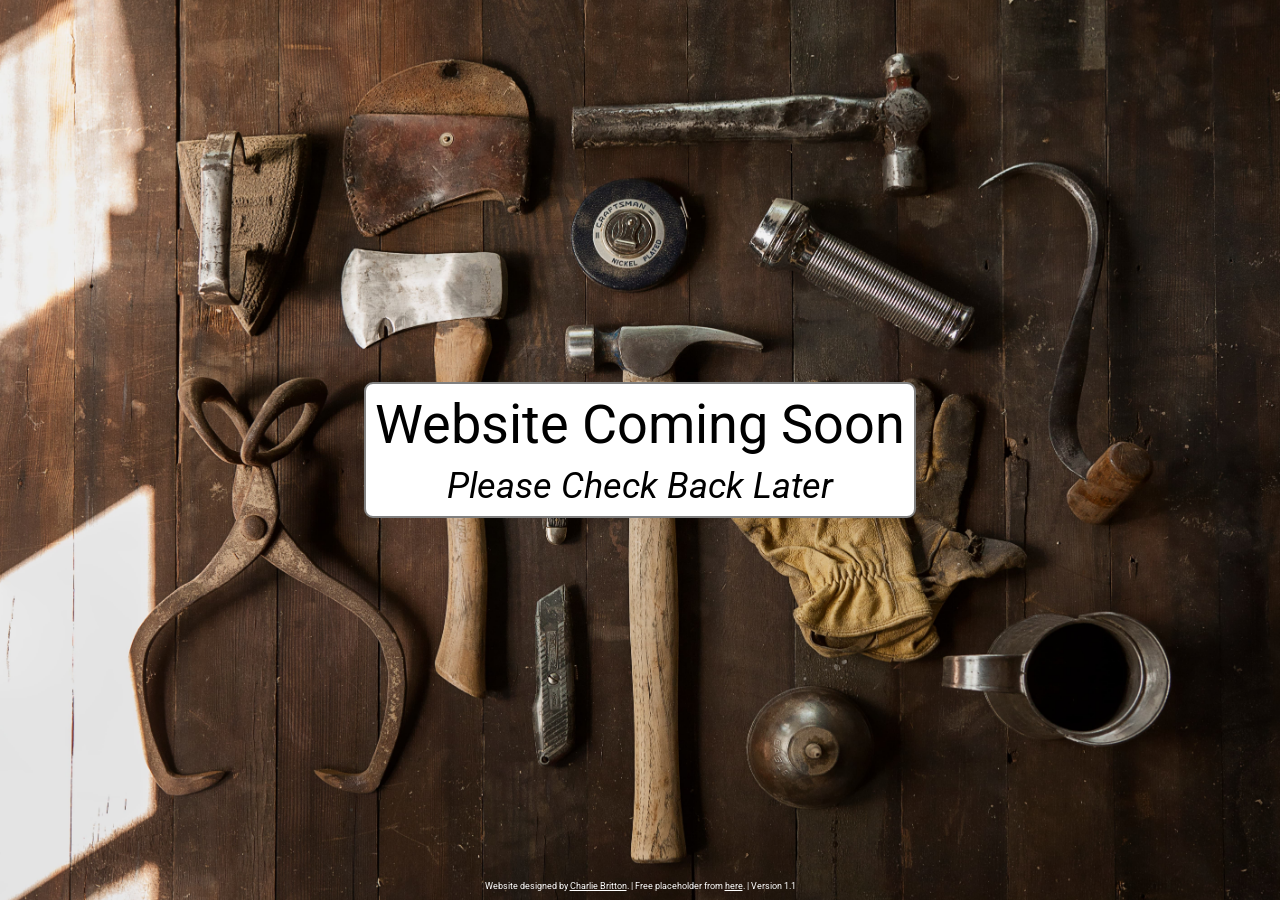
==== index.html @ a4518dc6 "Add files via upload" ====
<!DOCTYPE html>
<html>
<link rel="stylesheet" type="text/css" href="main.css">
<link href="https://fonts.googleapis.com/css?family=Roboto:400,400i" rel="stylesheet">
<meta name="viewport" content="width=device-width, initial-scale=1">
  <head>
    <title>Website Coming Soon</title>
  </head>

  <body>
    <div class="viewport">
      <div class="text-box">
        <p class="title">Website Coming Soon</p>
        <p class="subtitle"><i>Please Check Back Later</i></p>
      </div>
      <!-- Start here -->
      <p class="footer">Website designed by <a href="http://github.com/charliebritton">Charlie Britton</a>. | Free placeholder from <a href="http://github.com/charliebritton/website-placeholder">here</a>. | Version 1.1</p>
      <!-- End here -->
    </div>
  </body>
</html>
---- main.css ----
body {
  margin: 0;
  background-image: url(background-image.jpg);
  background-size: cover;
  background-position: center;
}

p {
    display: block;
    -webkit-margin-before: 0em;
    -webkit-margin-after: 0em;
    -webkit-margin-start: 0px;
    -webkit-margin-end: 0px;
}

a {
  color: white;
}

.viewport {
  display: flex;
  width: 100vw;
  height: 100vh;
  justify-content: center;
  align-items: center;
}

.text-box {
  height: auto;
  width: auto;
  margin: 1vh;
  background-color: white;
  border-radius: 1vh;
  justify-content: center;
  align-items: center;
  border: 0.25vh solid #808080;
}

.title {
  font-size: 6vh;
  text-align: center;
  font-family: 'Roboto', sans-serif;
  padding: 1vh;
}

.subtitle {
  font-size: 4vh;
  text-align: center;
  font-family: 'Roboto', sans-serif;
  padding: 0 1vh 1vh 1vh;
}

.footer {
  font-size: 1vh;
  text-align: center;
  font-family: 'Roboto', sans-serif;
  padding: 0 1vh 1vh 1vh;
  color: white;
  position: absolute;
  bottom: 0;
}
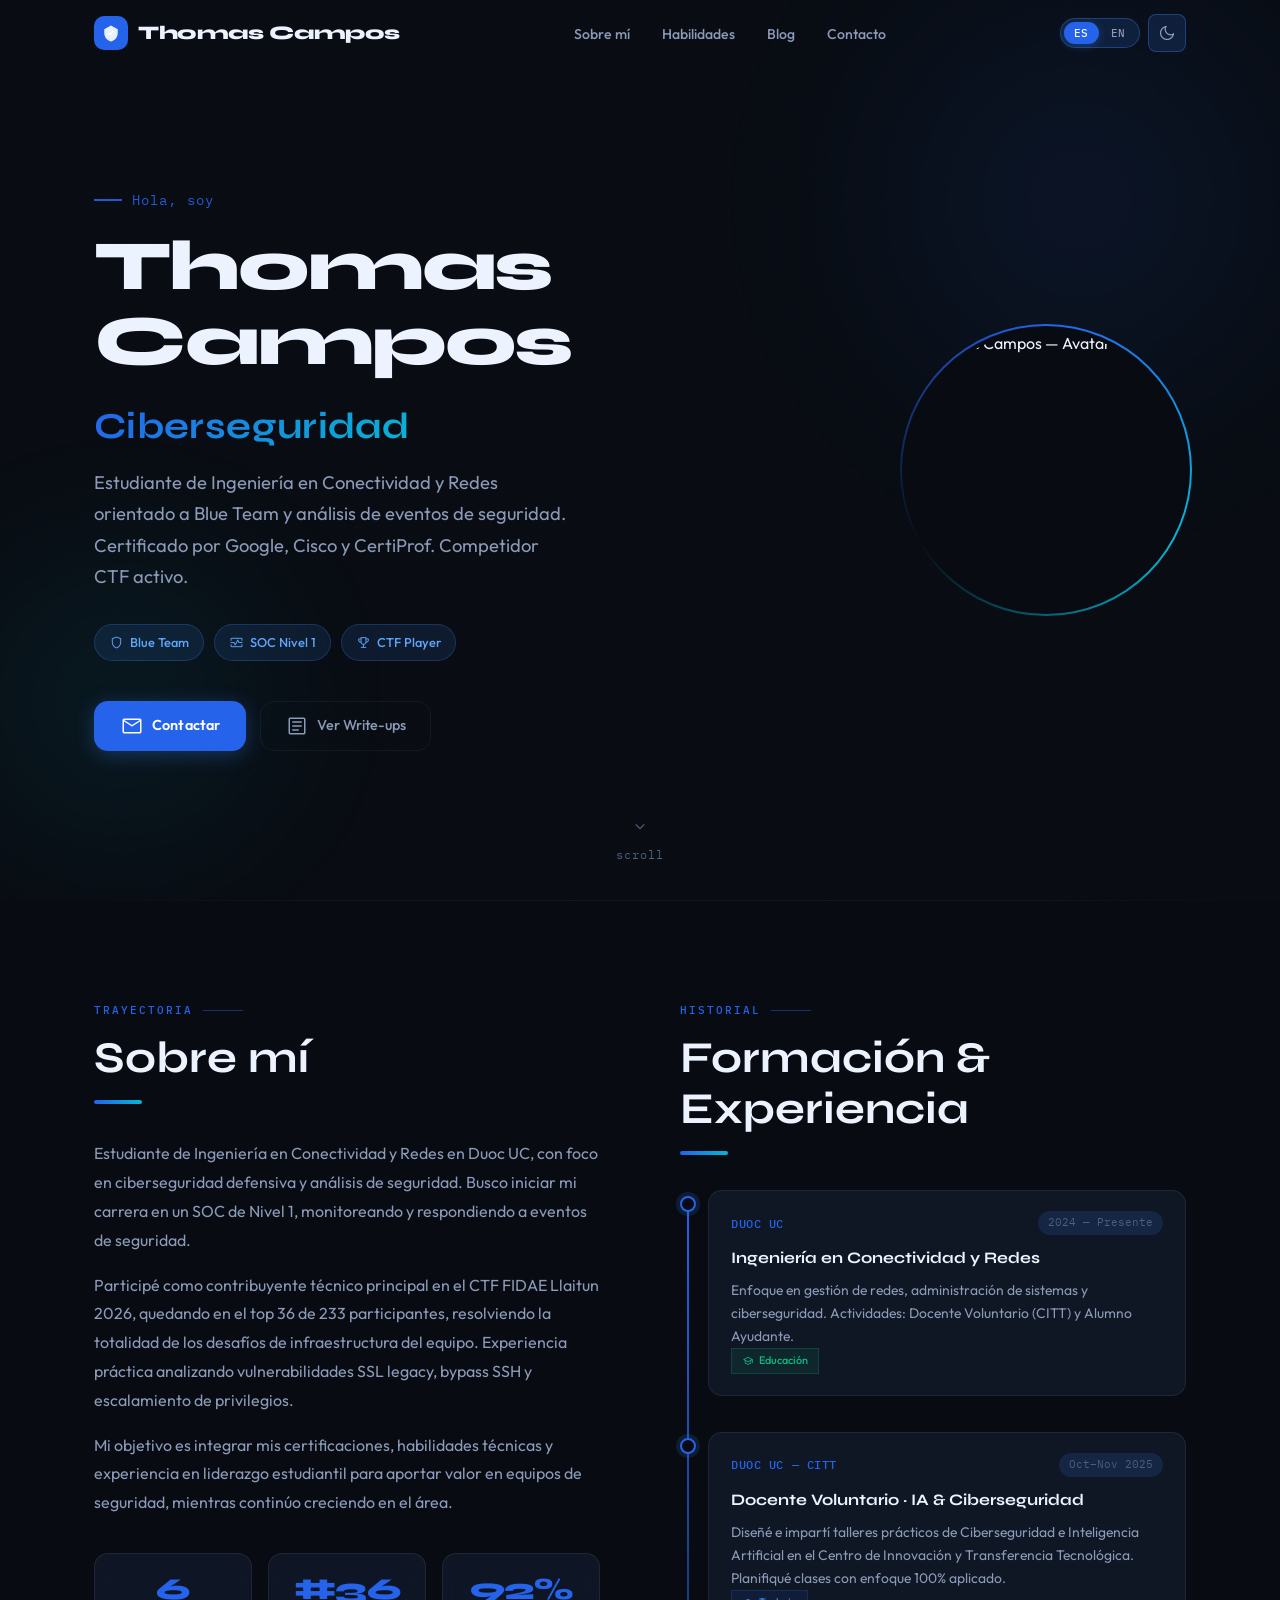
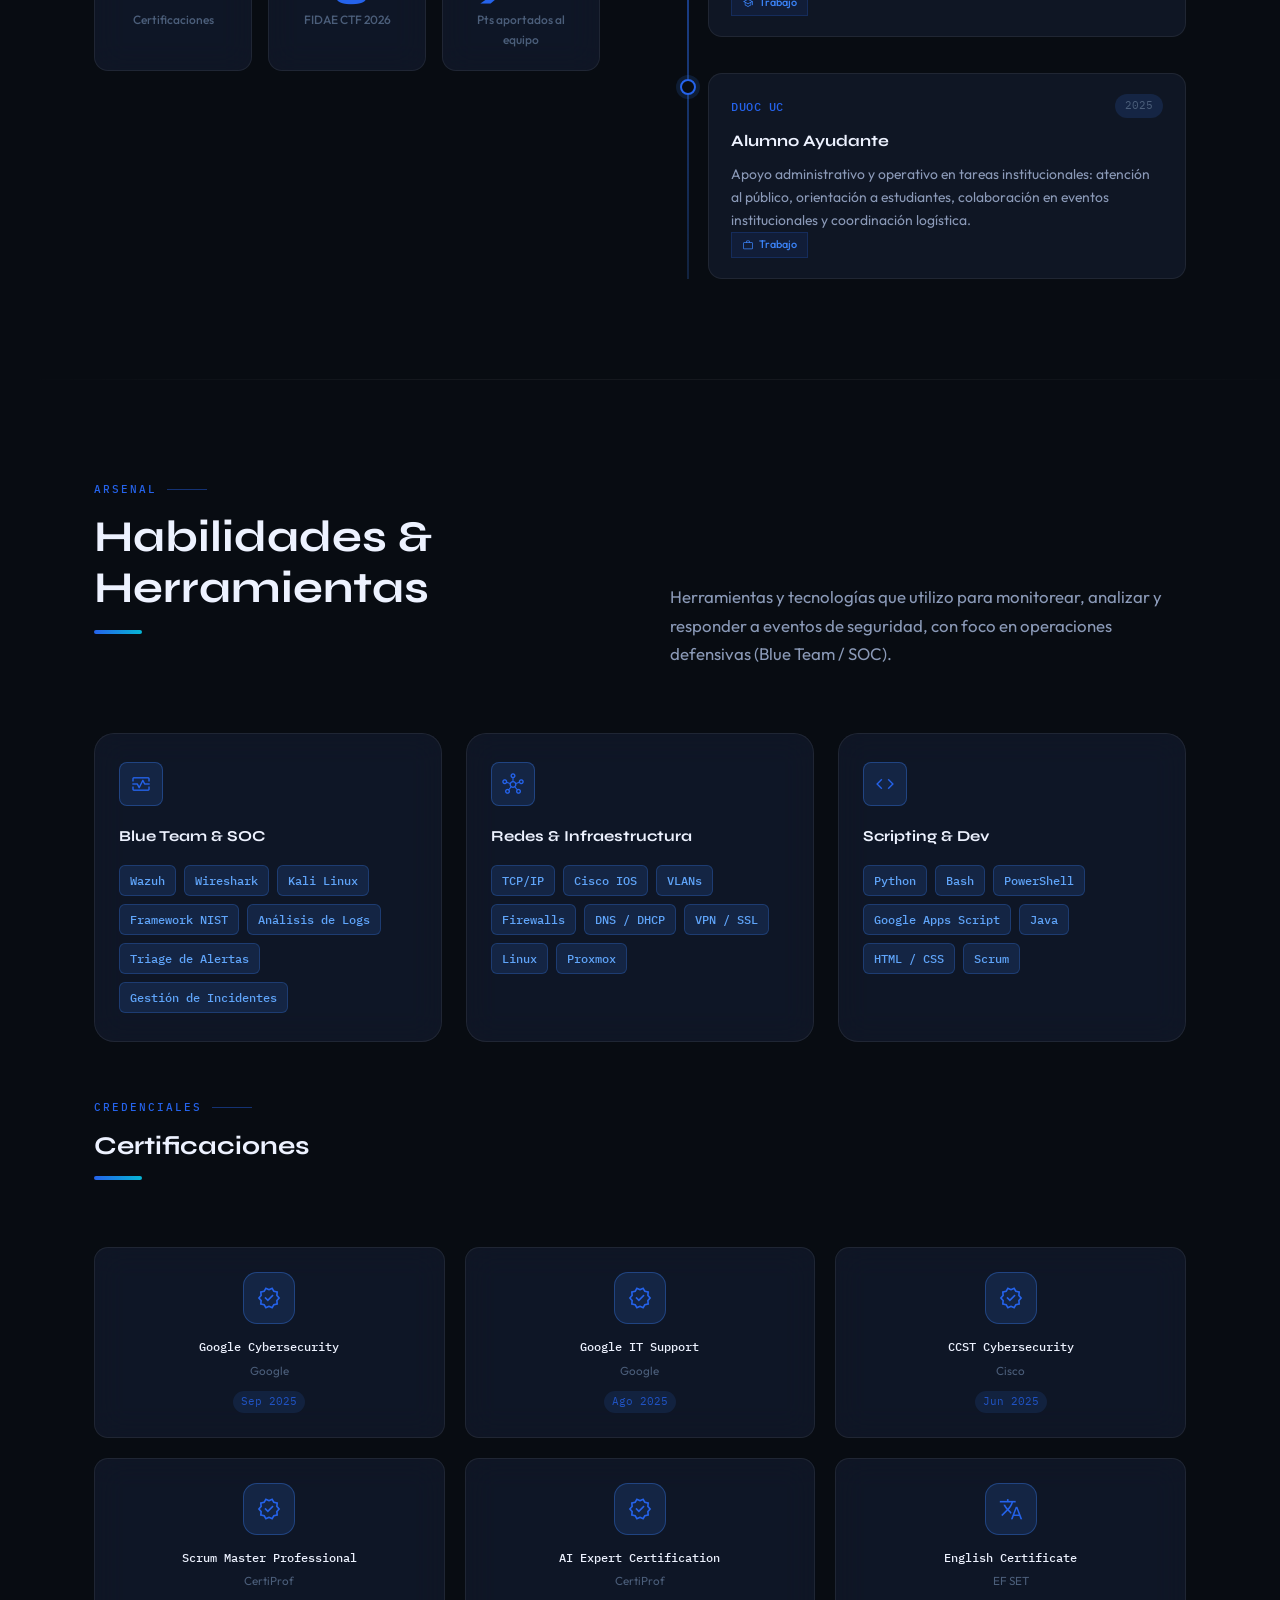
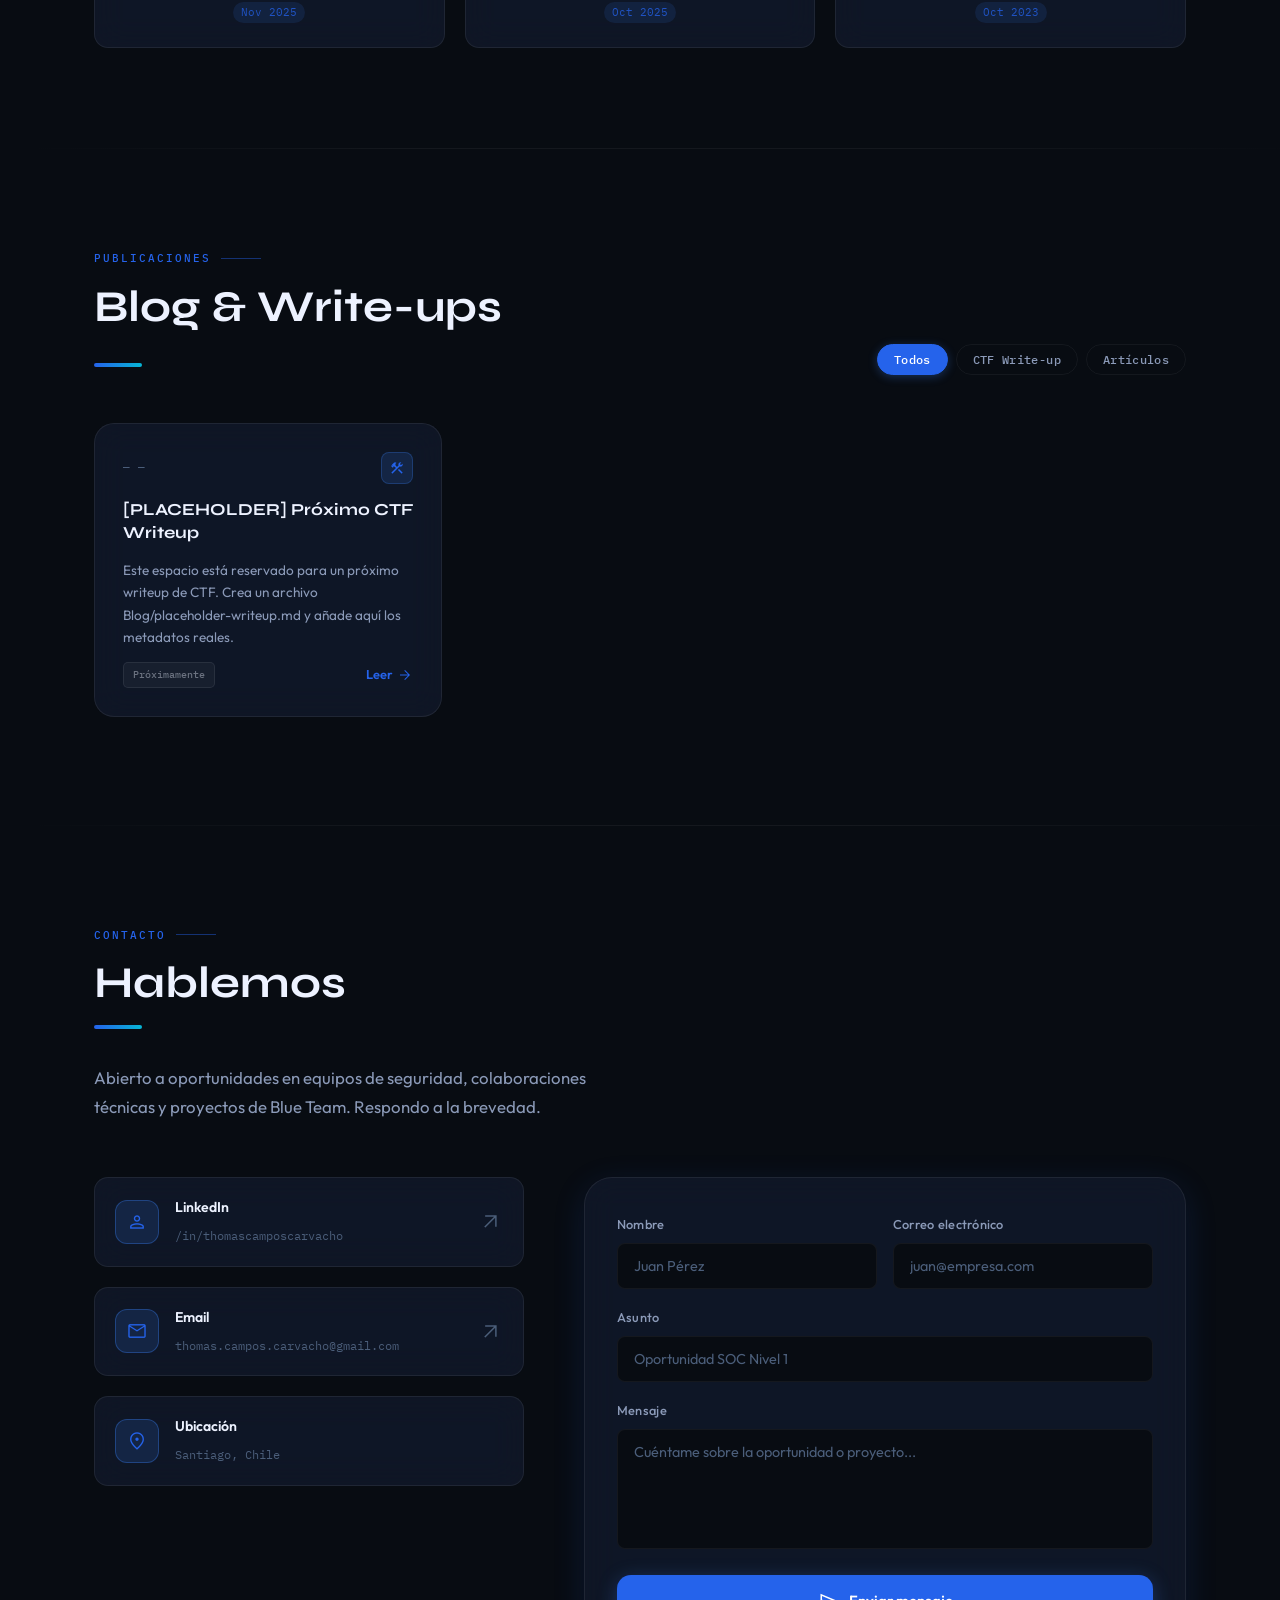
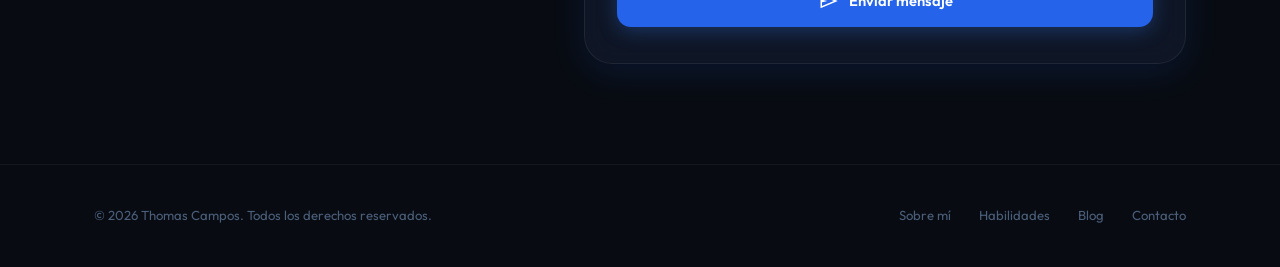
==== commit 0a8667ff: "Add files via upload" ====
--- a/index.html
+++ b/index.html
@@ -1,21 +1,533 @@
 <!DOCTYPE html>
-<html>
-<link rel="stylesheet" type="text/css" href="main.css">
-<link href="https://fonts.googleapis.com/css?family=Roboto:400,400i" rel="stylesheet">
-<meta name="viewport" content="width=device-width, initial-scale=1">
-  <head>
-    <title>Website Coming Soon</title>
-  </head>
-
-  <body>
-    <div class="viewport">
-      <div class="text-box">
-        <p class="title">Website Coming Soon</p>
-        <p class="subtitle"><i>Please Check Back Later</i></p>
-      </div>
-      <!-- Start here -->
-      <p class="footer">Website designed by <a href="http://github.com/charliebritton">Charlie Britton</a>. | Free placeholder from <a href="http://github.com/charliebritton/website-placeholder">here</a>. | Version 1.1</p>
-      <!-- End here -->
+<html lang="es" data-theme="dark">
+<head>
+  <meta charset="UTF-8" />
+  <meta name="viewport" content="width=device-width, initial-scale=1.0" />
+  <title>Thomas Campos</title>
+  
+  <link rel="icon" type="image/png" href="Media/avatar.png" />
+  
+  <link rel="preconnect" href="https://fonts.googleapis.com" />
+  <link rel="preconnect" href="https://fonts.gstatic.com" crossorigin />
+  <link href="https://fonts.googleapis.com/css2?family=Syne:wght@400;500;600;700;800&family=Outfit:wght@300;400;500;600&family=IBM+Plex+Mono:wght@400;500&display=swap" rel="stylesheet" />
+  <link href="https://fonts.googleapis.com/css2?family=Material+Symbols+Outlined:opsz,wght,FILL,GRAD@20..48,100..700,0..1,-50..200" rel="stylesheet" />
+  <link rel="stylesheet" href="style.css" />
+</head>
+
+<body>
+  <!-- =========================================================
+       HEADER / NAV
+  ========================================================= -->
+  <header id="header">
+    <div class="container">
+      <nav class="nav-inner">
+        <a href="#hero" class="nav-logo">
+          <div class="logo-mark">
+            <svg viewBox="0 0 24 24" fill="none" xmlns="http://www.w3.org/2000/svg">
+              <path d="M12 2L3 7v5c0 5.25 3.75 10.15 9 11.35C17.25 22.15 21 17.25 21 12V7L12 2z" fill="white" opacity="0.9"/>
+              <path d="M9 12l2 2 4-4" stroke="white" stroke-width="1.8" stroke-linecap="round" stroke-linejoin="round"/>
+            </svg>
+          </div>
+          Thomas Campos
+        </a>
+
+        <ul class="nav-links">
+          <li><a href="#about"   data-i18n="nav.about">Sobre mí</a></li>
+          <li><a href="#skills"  data-i18n="nav.skills">Habilidades</a></li>
+          <li><a href="#blog"    data-i18n="nav.blog">Blog</a></li>
+          <li><a href="#contact" data-i18n="nav.contact">Contacto</a></li>
+        </ul>
+
+        <div class="nav-actions">
+          <div class="lang-toggle" role="group" aria-label="Selector de idioma">
+            <button class="lang-btn active" data-lang="es" onclick="setLanguage('es')">ES</button>
+            <button class="lang-btn"        data-lang="en" onclick="setLanguage('en')">EN</button>
+          </div>
+          <button class="icon-btn" id="themeToggle" aria-label="Toggle theme" onclick="toggleTheme()">
+            <span class="material-symbols-outlined" id="themeIcon">dark_mode</span>
+          </button>
+          <button class="icon-btn nav-hamburger" id="mobileMenuBtn" aria-label="Open menu" onclick="openMobileNav()">
+            <span class="material-symbols-outlined">menu</span>
+          </button>
+        </div>
+      </nav>
     </div>
-  </body>
+  </header>
+
+  <nav class="mobile-nav" id="mobileNav">
+    <button class="icon-btn mobile-nav-close" onclick="closeMobileNav()">
+      <span class="material-symbols-outlined">close</span>
+    </button>
+    <a href="#about"   onclick="closeMobileNav()" data-i18n="nav.about">Sobre mí</a>
+    <a href="#skills"  onclick="closeMobileNav()" data-i18n="nav.skills">Habilidades</a>
+    <a href="#blog"    onclick="closeMobileNav()" data-i18n="nav.blog">Blog</a>
+    <a href="#contact" onclick="closeMobileNav()" data-i18n="nav.contact">Contacto</a>
+  </nav>
+
+  <!-- =========================================================
+       ARTICLE MODAL
+  ========================================================= -->
+  <div id="articleModal" class="modal-overlay" onclick="handleModalClick(event)">
+    <div class="modal-inner">
+      <button class="modal-close icon-btn" onclick="closeArticle()" aria-label="Cerrar">
+        <span class="material-symbols-outlined">close</span>
+      </button>
+      <div class="modal-meta">
+        <span class="blog-date" id="modalDate"></span>
+        <div id="modalTags" class="blog-tags"></div>
+      </div>
+      <h1 class="modal-title" id="modalTitle"></h1>
+      <div class="modal-content" id="modalContent"></div>
+    </div>
+  </div>
+
+  <main>
+    <!-- =========================================================
+         HERO
+    ========================================================= -->
+    <section id="hero">
+      <div class="hero-blob hero-blob-1"></div>
+      <div class="hero-blob hero-blob-2"></div>
+
+      <div class="container">
+        <div class="hero-inner">
+          <div class="hero-content">
+            <p class="hero-greeting" data-i18n="hero.greeting">Hola, soy</p>
+
+            <h1 class="hero-title">
+              <span data-i18n="hero.name">Thomas Campos</span><br>
+              <span class="accent-text hero-subtitle-role" data-i18n="hero.title">Ciberseguridad</span>
+            </h1>
+
+            <p class="hero-subtitle" data-i18n="hero.subtitle">
+              Estudiante de Ingeniería en Conectividad y Redes orientado a Blue Team y análisis de eventos de seguridad. Certificado por Google, Cisco y CertiProf. Competidor CTF activo.
+            </p>
+
+            <div class="hero-badges">
+              <span class="badge">
+                <span class="material-symbols-outlined">shield</span>
+                <span data-i18n="hero.badge1">Blue Team</span>
+              </span>
+              <span class="badge">
+                <span class="material-symbols-outlined">monitor_heart</span>
+                <span data-i18n="hero.badge2">SOC Nivel 1</span>
+              </span>
+              <span class="badge">
+                <span class="material-symbols-outlined">emoji_events</span>
+                CTF Player
+              </span>
+            </div>
+
+            <div class="hero-cta">
+              <a href="#contact" class="btn-primary">
+                <span class="material-symbols-outlined">mail</span>
+                <span data-i18n="hero.cta.contact">Contactar</span>
+              </a>
+              <a href="#blog" class="btn-secondary">
+                <span class="material-symbols-outlined">article</span>
+                <span data-i18n="hero.cta.blog">Ver Write-ups</span>
+              </a>
+            </div>
+          </div>
+
+          <div class="hero-avatar">
+            <div class="avatar-ring">
+              <div class="avatar-ring-inner" style="position:absolute;inset:0;border-radius:50%;z-index:1;background:var(--bg-base);"></div>
+              <div class="avatar-img-wrap">
+                <img
+                  src="Media/avatar.png"
+                  alt="Thomas Campos — Avatar"
+                  width="280"
+                  height="280"
+                  style="border-radius:50%;"
+                />
+              </div>
+            </div>
+          </div>
+        </div>
+      </div>
+
+      <div class="hero-scroll">
+        <span class="material-symbols-outlined">keyboard_arrow_down</span>
+        <span data-i18n="hero.scroll">scroll</span>
+      </div>
+    </section>
+
+    <div class="section-divider" style="margin:0 24px;"></div>
+
+    <!-- =========================================================
+         ABOUT / TIMELINE
+    ========================================================= -->
+    <section id="about">
+      <div class="container">
+        <div class="about-grid">
+          <div>
+            <p class="section-label" data-i18n="about.label">Trayectoria</p>
+            <h2 class="section-title" data-i18n="about.title">Sobre mí</h2>
+            <div class="title-underline"></div>
+            <div class="about-text">
+              <p data-i18n="about.p1">
+                Estudiante de Ingeniería en Conectividad y Redes en Duoc UC, con foco en ciberseguridad defensiva y análisis de seguridad. Busco iniciar mi carrera en un SOC de Nivel 1, monitoreando y respondiendo a eventos de seguridad.
+              </p>
+              <p data-i18n="about.p2">
+                Participé como contribuyente técnico principal en el CTF FIDAE Llaitun 2026, quedando en el top 36 de 233 participantes (Puesto #36 general), resolviendo la totalidad de los desafíos de infraestructura del equipo. Experiencia práctica analizando vulnerabilidades SSL legacy, bypass SSH y escalamiento de privilegios.
+              </p>
+              <p data-i18n="about.p3">
+                Mi objetivo es integrar mis certificaciones, habilidades técnicas y experiencia en liderazgo estudiantil para aportar valor en equipos de seguridad, mientras continúo creciendo en el área.
+              </p>
+            </div>
+
+            <div class="about-stats">
+              <div class="stat-card">
+                <div class="stat-number">6</div>
+                <div class="stat-label" data-i18n="about.stat1">Certificaciones</div>
+              </div>
+              <div class="stat-card">
+                <div class="stat-number">#36</div>
+                <div class="stat-label" data-i18n="about.stat2">FIDAE CTF 2026</div>
+              </div>
+              <div class="stat-card">
+                <div class="stat-number">92%</div>
+                <div class="stat-label" data-i18n="about.stat3">Pts aportados al equipo</div>
+              </div>
+            </div>
+          </div>
+
+          <div>
+            <p class="section-label" data-i18n="timeline.label">Historial</p>
+            <h2 class="section-title" data-i18n="timeline.title">Formación & Experiencia</h2>
+            <div class="title-underline"></div>
+
+            <div class="timeline">
+              <!-- Carrera / Educación -->
+              <div class="timeline-item">
+                <div class="timeline-dot"></div>
+                <div class="timeline-card">
+                  <div class="timeline-meta">
+                    <span class="timeline-company" data-i18n="timeline.edu1.uni">Duoc UC</span>
+                    <span class="timeline-date">2024 — <span data-i18n="timeline.present">Presente</span></span>
+                  </div>
+                  <div class="timeline-role" data-i18n="timeline.edu1.degree">Ingeniería en Conectividad y Redes</div>
+                  <p class="timeline-desc" data-i18n="timeline.edu1.desc">
+                    Enfoque en gestión de redes, administración de sistemas y ciberseguridad. Actividades: Docente Voluntario (CITT) y Alumno Ayudante.
+                  </p>
+                  <span class="timeline-type-badge badge-edu">
+                    <span class="material-symbols-outlined" style="font-size:12px">school</span>
+                    <span data-i18n="timeline.type.edu">Educación</span>
+                  </span>
+                </div>
+              </div>
+
+              <!-- Docente Voluntario -->
+              <div class="timeline-item">
+                <div class="timeline-dot"></div>
+                <div class="timeline-card">
+                  <div class="timeline-meta">
+                    <span class="timeline-company">Duoc UC — CITT</span>
+                    <span class="timeline-date">Oct–Nov 2025</span>
+                  </div>
+                  <div class="timeline-role" data-i18n="timeline.job2.role">Docente Voluntario · IA & Ciberseguridad</div>
+                  <p class="timeline-desc" data-i18n="timeline.job2.desc">
+                    Diseñé e impartí talleres prácticos de Ciberseguridad e Inteligencia Artificial en el Centro de Innovación y Transferencia Tecnológica. Planifiqué clases con enfoque 100% aplicado.
+                  </p>
+                  <span class="timeline-type-badge badge-work">
+                    <span class="material-symbols-outlined" style="font-size:12px">school</span>
+                    <span data-i18n="timeline.type.work">Voluntariado</span>
+                  </span>
+                </div>
+              </div>
+
+              <!-- Alumno Ayudante -->
+              <div class="timeline-item">
+                <div class="timeline-dot"></div>
+                <div class="timeline-card">
+                  <div class="timeline-meta">
+                    <span class="timeline-company">Duoc UC</span>
+                    <span class="timeline-date">2025</span>
+                  </div>
+                  <div class="timeline-role" data-i18n="timeline.job1.role">Alumno Ayudante</div>
+                  <p class="timeline-desc" data-i18n="timeline.job1.desc">
+                    Apoyo administrativo y operativo en tareas institucionales: atención al público, orientación a estudiantes, colaboración en eventos institucionales y coordinación logística.
+                  </p>
+                  <span class="timeline-type-badge badge-work">
+                    <span class="material-symbols-outlined" style="font-size:12px">work</span>
+                    <span data-i18n="timeline.type.work">Trabajo</span>
+                  </span>
+                </div>
+              </div>
+            </div>
+          </div>
+        </div>
+      </div>
+    </section>
+
+    <div class="section-divider" style="margin:0 24px;"></div>
+
+    <!-- =========================================================
+         SKILLS
+    ========================================================= -->
+    <section id="skills">
+      <div class="container">
+        <div class="skills-header">
+          <div>
+            <p class="section-label" data-i18n="skills.label">Arsenal</p>
+            <h2 class="section-title" data-i18n="skills.title">Habilidades & Herramientas</h2>
+            <div class="title-underline"></div>
+          </div>
+          <p class="section-desc" data-i18n="skills.desc">
+            Herramientas y tecnologías que utilizo para monitorear, analizar y responder a eventos de seguridad, con foco en operaciones defensivas (Blue Team / SOC).
+          </p>
+        </div>
+
+        <div class="skills-categories">
+          <!-- Blue Team / SOC -->
+          <div class="skill-category">
+            <div class="skill-cat-icon">
+              <span class="material-symbols-outlined">monitor_heart</span>
+            </div>
+            <div class="skill-cat-title" data-i18n="skills.cat1.title">Blue Team & SOC</div>
+            <div class="skill-tags">
+              <span class="skill-tag">Wazuh</span>
+              <span class="skill-tag">Wireshark</span>
+              <span class="skill-tag">Kali Linux</span>
+              <span class="skill-tag">Framework NIST</span>
+              <span class="skill-tag">Análisis de Logs</span>
+              <span class="skill-tag">Triage de Alertas</span>
+              <span class="skill-tag">Gestión de Incidentes</span>
+            </div>
+          </div>
+
+          <!-- Redes & Infraestructura -->
+          <div class="skill-category">
+            <div class="skill-cat-icon">
+              <span class="material-symbols-outlined">hub</span>
+            </div>
+            <div class="skill-cat-title" data-i18n="skills.cat2.title">Redes & Infraestructura</div>
+            <div class="skill-tags">
+              <span class="skill-tag">TCP/IP</span>
+              <span class="skill-tag">Cisco IOS</span>
+              <span class="skill-tag">VLANs</span>
+              <span class="skill-tag">Firewalls</span>
+              <span class="skill-tag">DNS / DHCP</span>
+              <span class="skill-tag">VPN / SSL</span>
+              <span class="skill-tag">Linux</span>
+              <span class="skill-tag">Proxmox</span>
+            </div>
+          </div>
+
+          <!-- Scripting & Dev -->
+          <div class="skill-category">
+            <div class="skill-cat-icon">
+              <span class="material-symbols-outlined">code</span>
+            </div>
+            <div class="skill-cat-title" data-i18n="skills.cat3.title">Scripting & Dev</div>
+            <div class="skill-tags">
+              <span class="skill-tag">Python</span>
+              <span class="skill-tag">Bash</span>
+              <span class="skill-tag">PowerShell</span>
+              <span class="skill-tag">Google Apps Script</span>
+              <span class="skill-tag">Java</span>
+              <span class="skill-tag">HTML / CSS</span>
+              <span class="skill-tag">Scrum</span>
+            </div>
+          </div>
+        </div>
+
+        <!-- Certifications -->
+        <div style="margin-top:56px;">
+          <p class="section-label" data-i18n="certs.label">Credenciales</p>
+          <h3 class="section-title" style="font-size:1.6rem;" data-i18n="certs.title">Certificaciones</h3>
+          <div class="title-underline"></div>
+          <div class="certs-grid">
+
+            <a class="cert-card cert-card-link" href="https://www.coursera.org/account/accomplishments/professional-cert/certificate/GNR3264231UX" target="_blank" rel="noopener noreferrer">
+              <div class="cert-icon">
+                <span class="material-symbols-outlined">verified</span>
+              </div>
+              <div class="cert-name">Google Cybersecurity</div>
+              <div class="cert-issuer">Google</div>
+              <div class="cert-date">Sep 2025</div>
+              <span class="cert-link-hint"><span class="material-symbols-outlined">open_in_new</span></span>
+            </a>
+
+            <a class="cert-card cert-card-link" href="https://www.coursera.org/account/accomplishments/professional-cert/certificate/R8CSWJRMNDGR" target="_blank" rel="noopener noreferrer">
+              <div class="cert-icon">
+                <span class="material-symbols-outlined">verified</span>
+              </div>
+              <div class="cert-name">Google IT Support</div>
+              <div class="cert-issuer">Google</div>
+              <div class="cert-date">Ago 2025</div>
+              <span class="cert-link-hint"><span class="material-symbols-outlined">open_in_new</span></span>
+            </a>
+
+            <a class="cert-card cert-card-link" href="https://drive.google.com/file/d/1Y8Jc4zhUgbH1QVk2s0Fp8CwmSxzWY6TW/view" target="_blank" rel="noopener noreferrer">
+              <div class="cert-icon">
+                <span class="material-symbols-outlined">verified</span>
+              </div>
+              <div class="cert-name">CCST Cybersecurity</div>
+              <div class="cert-issuer">Cisco</div>
+              <div class="cert-date">Jun 2025</div>
+              <span class="cert-link-hint"><span class="material-symbols-outlined">open_in_new</span></span>
+            </a>
+
+            <a class="cert-card cert-card-link" href="https://drive.google.com/file/d/1BGcjV-MFq4I4KeX0VJC2518R5D2aKySm/view" target="_blank" rel="noopener noreferrer">
+              <div class="cert-icon">
+                <span class="material-symbols-outlined">verified</span>
+              </div>
+              <div class="cert-name">Scrum Master Professional</div>
+              <div class="cert-issuer">CertiProf</div>
+              <div class="cert-date">Nov 2025</div>
+              <span class="cert-link-hint"><span class="material-symbols-outlined">open_in_new</span></span>
+            </a>
+
+            <a class="cert-card cert-card-link" href="https://drive.google.com/file/d/1eGTBcmwJCoEjtw62aCoFhOLwNHMUYtjP/view" target="_blank" rel="noopener noreferrer">
+              <div class="cert-icon">
+                <span class="material-symbols-outlined">verified</span>
+              </div>
+              <div class="cert-name">AI Expert Certification</div>
+              <div class="cert-issuer">CertiProf</div>
+              <div class="cert-date">Oct 2025</div>
+              <span class="cert-link-hint"><span class="material-symbols-outlined">open_in_new</span></span>
+            </a>
+
+            <a class="cert-card cert-card-link" href="https://cert.efset.org/aEE7h8" target="_blank" rel="noopener noreferrer">
+              <div class="cert-icon">
+                <span class="material-symbols-outlined">translate</span>
+              </div>
+              <div class="cert-name">English Certificate</div>
+              <div class="cert-issuer">EF SET</div>
+              <div class="cert-date">Oct 2023</div>
+              <span class="cert-link-hint"><span class="material-symbols-outlined">open_in_new</span></span>
+            </a>
+
+          </div>
+        </div>
+      </div>
+    </section>
+
+    <div class="section-divider" style="margin:0 24px;"></div>
+
+    <!-- =========================================================
+         BLOG / WRITE-UPS
+    ========================================================= -->
+    <section id="blog">
+      <div class="container">
+        <div class="blog-header">
+          <div>
+            <p class="section-label" data-i18n="blog.label">Publicaciones</p>
+            <h2 class="section-title" data-i18n="blog.title">Blog & Write-ups</h2>
+            <div class="title-underline" style="margin-bottom:0;"></div>
+          </div>
+          <div class="blog-filters">
+            <button class="filter-btn active" data-filter="all" onclick="filterBlog('all', this)" data-i18n="blog.filter.all">Todos</button>
+            <button class="filter-btn" data-filter="ctf" onclick="filterBlog('ctf', this)">CTF Write-up</button>
+            <button class="filter-btn" data-filter="event" onclick="filterBlog('event', this)" data-i18n="blog.filter.articles">Artículos</button>
+          </div>
+        </div>
+
+        <div class="blog-grid" id="blogGrid">
+          <!-- Las tarjetas se renderizan desde el array POSTS en script.js -->
+        </div>
+      </div>
+    </section>
+
+    <div class="section-divider" style="margin:0 24px;"></div>
+
+    <!-- =========================================================
+         CONTACT
+    ========================================================= -->
+    <section id="contact">
+      <div class="container">
+        <div style="margin-bottom:56px;">
+          <p class="section-label" data-i18n="contact.label">Contacto</p>
+          <h2 class="section-title" data-i18n="contact.title">Hablemos</h2>
+          <div class="title-underline"></div>
+          <p class="section-desc" data-i18n="contact.desc">
+            Abierto a oportunidades en equipos de seguridad, colaboraciones técnicas y proyectos de Blue Team. Respondo a la brevedad.
+          </p>
+        </div>
+
+        <div class="contact-grid">
+          <div class="contact-info">
+            <a href="https://www.linkedin.com/in/thomascamposcarvacho/" target="_blank" class="contact-link-card">
+              <div class="contact-link-icon">
+                <span class="material-symbols-outlined">person</span>
+              </div>
+              <div class="contact-link-text">
+                <strong>LinkedIn</strong>
+                <span>/in/thomascamposcarvacho</span>
+              </div>
+              <span class="material-symbols-outlined contact-arrow">arrow_outward</span>
+            </a>
+
+            <a href="mailto:thomas.campos.carvacho@gmail.com" class="contact-link-card">
+              <div class="contact-link-icon">
+                <span class="material-symbols-outlined">mail</span>
+              </div>
+              <div class="contact-link-text">
+                <strong>Email</strong>
+                <span>thomas.campos.carvacho@gmail.com</span>
+              </div>
+              <span class="material-symbols-outlined contact-arrow">arrow_outward</span>
+            </a>
+
+            <div class="contact-link-card" style="cursor:default;">
+              <div class="contact-link-icon">
+                <span class="material-symbols-outlined">location_on</span>
+              </div>
+              <div class="contact-link-text">
+                <strong>Ubicación</strong>
+                <span>Santiago, Chile</span>
+              </div>
+            </div>
+          </div>
+
+          <div class="contact-form-wrap">
+            <div class="form-row">
+              <div class="form-group">
+                <label for="fName" data-i18n="contact.form.name">Nombre</label>
+                <input type="text" id="fName" placeholder="Juan Pérez" autocomplete="off" />
+              </div>
+              <div class="form-group">
+                <label for="fEmail" data-i18n="contact.form.email">Correo electrónico</label>
+                <input type="email" id="fEmail" placeholder="juan@empresa.com" autocomplete="off" />
+              </div>
+            </div>
+            <div class="form-group">
+              <label for="fSubject" data-i18n="contact.form.subject">Asunto</label>
+              <input type="text" id="fSubject" placeholder="Oportunidad SOC Nivel 1" autocomplete="off" />
+            </div>
+            <div class="form-group">
+              <label for="fMessage" data-i18n="contact.form.message">Mensaje</label>
+              <textarea id="fMessage" placeholder="Cuéntame sobre la oportunidad o proyecto..."></textarea>
+            </div>
+            <button class="form-submit" onclick="handleFormSubmit(event)">
+              <span class="material-symbols-outlined">send</span>
+              <span data-i18n="contact.form.send">Enviar mensaje</span>
+            </button>
+          </div>
+        </div>
+      </div>
+    </section>
+  </main>
+
+  <footer>
+    <div class="container">
+      <div class="footer-inner">
+        <p class="footer-copy">
+          <span data-i18n="footer.copy">© 2026 Thomas Campos. Todos los derechos reservados.</span>
+        </p>
+        <nav class="footer-links">
+          <a href="#about"   data-i18n="nav.about">Sobre mí</a>
+          <a href="#skills"  data-i18n="nav.skills">Habilidades</a>
+          <a href="#blog"    data-i18n="nav.blog">Blog</a>
+          <a href="#contact" data-i18n="nav.contact">Contacto</a>
+        </nav>
+      </div>
+    </div>
+  </footer>
+
+  <script src="https://cdnjs.cloudflare.com/ajax/libs/marked/9.1.6/marked.min.js"></script>
+  <script src="script.js"></script>
+</body>
 </html>
--- a/style.css
+++ b/style.css
@@ -0,0 +1,1002 @@
+/* =========================================================
+   CSS CUSTOM PROPERTIES — LIGHT & DARK THEMES
+========================================================= */
+:root {
+  --accent:          #2563EB;
+  --accent-light:    #3B82F6;
+  --accent-dim:      rgba(37, 99, 235, 0.12);
+  --accent-glow:     rgba(37, 99, 235, 0.25);
+
+  --bg-base:         #F0F2F7;
+  --bg-surface:      #FFFFFF;
+  --bg-elevated:     #FFFFFF;
+  --bg-glass:        rgba(255, 255, 255, 0.65);
+  --bg-glass-card:   rgba(255, 255, 255, 0.55);
+  --bg-glass-border: rgba(255, 255, 255, 0.85);
+
+  --text-primary:    #0D1117;
+  --text-secondary:  #4B5563;
+  --text-tertiary:   #9CA3AF;
+  --text-inverse:    #FFFFFF;
+
+  --border-subtle:   rgba(0, 0, 0, 0.06);
+  --border-glass:    rgba(255, 255, 255, 0.7);
+  --border-accent:   rgba(37, 99, 235, 0.3);
+
+  --shadow-sm:       0 1px 3px rgba(0,0,0,0.06), 0 1px 2px rgba(0,0,0,0.04);
+  --shadow-md:       0 4px 16px rgba(0,0,0,0.07), 0 1px 4px rgba(0,0,0,0.05);
+  --shadow-lg:       0 12px 40px rgba(0,0,0,0.09), 0 4px 16px rgba(0,0,0,0.06);
+  --shadow-glass:    0 8px 32px rgba(37, 99, 235, 0.08), 0 2px 8px rgba(0,0,0,0.05);
+
+  --nav-bg:          rgba(240, 242, 247, 0.75);
+  --tag-bg:          rgba(37, 99, 235, 0.08);
+  --tag-text:        #1D4ED8;
+  --tag-border:      rgba(37, 99, 235, 0.2);
+  --timeline-line:   rgba(37, 99, 235, 0.2);
+
+  --radius-sm:       8px;
+  --radius-md:       14px;
+  --radius-lg:       20px;
+  --radius-xl:       28px;
+
+  --blur-glass:      blur(16px) saturate(180%);
+  --transition:      all 0.28s cubic-bezier(0.4, 0, 0.2, 1);
+}
+
+[data-theme="dark"] {
+  --bg-base:         #080C12;
+  --bg-surface:      #0F1520;
+  --bg-elevated:     #151D2E;
+  --bg-glass:        rgba(15, 21, 32, 0.72);
+  --bg-glass-card:   rgba(21, 29, 46, 0.65);
+  --bg-glass-border: rgba(255, 255, 255, 0.06);
+
+  --text-primary:    #EDF2FF;
+  --text-secondary:  #8B9AB8;
+  --text-tertiary:   #4B5E7A;
+  --text-inverse:    #0D1117;
+
+  --border-subtle:   rgba(255, 255, 255, 0.05);
+  --border-glass:    rgba(255, 255, 255, 0.07);
+  --border-accent:   rgba(59, 130, 246, 0.35);
+
+  --shadow-sm:       0 1px 3px rgba(0,0,0,0.3), 0 1px 2px rgba(0,0,0,0.2);
+  --shadow-md:       0 4px 16px rgba(0,0,0,0.35), 0 1px 4px rgba(0,0,0,0.2);
+  --shadow-lg:       0 12px 40px rgba(0,0,0,0.5), 0 4px 16px rgba(0,0,0,0.3);
+  --shadow-glass:    0 8px 32px rgba(37, 99, 235, 0.15), 0 2px 8px rgba(0,0,0,0.3);
+
+  --nav-bg:          rgba(8, 12, 18, 0.8);
+  --tag-bg:          rgba(59, 130, 246, 0.12);
+  --tag-text:        #60A5FA;
+  --tag-border:      rgba(59, 130, 246, 0.25);
+  --timeline-line:   rgba(59, 130, 246, 0.2);
+
+  --accent-dim:      rgba(59, 130, 246, 0.15);
+  --accent-glow:     rgba(59, 130, 246, 0.3);
+}
+
+/* =========================================================
+   RESET & BASE
+========================================================= */
+*, *::before, *::after { box-sizing: border-box; margin: 0; padding: 0; }
+
+html { scroll-behavior: smooth; font-size: 16px; }
+
+body {
+  font-family: 'Outfit', sans-serif;
+  font-weight: 400;
+  background: var(--bg-base);
+  color: var(--text-primary);
+  line-height: 1.65;
+  min-height: 100vh;
+  transition: background 0.35s ease, color 0.35s ease;
+  overflow-x: hidden;
+}
+
+body::before {
+  content: '';
+  position: fixed;
+  inset: 0;
+  pointer-events: none;
+  z-index: 0;
+  opacity: 0.022;
+  background-image: url("data:image/svg+xml,%3Csvg viewBox='0 0 512 512' xmlns='http://www.w3.org/2000/svg'%3E%3Cfilter id='n'%3E%3CfeTurbulence type='fractalNoise' baseFrequency='0.75' numOctaves='4' stitchTiles='stitch'/%3E%3C/filter%3E%3Crect width='100%25' height='100%25' filter='url(%23n)'/%3E%3C/svg%3E");
+  background-size: 256px;
+}
+
+a { text-decoration: none; color: inherit; }
+img { max-width: 100%; display: block; }
+ul { list-style: none; }
+section { position: relative; z-index: 1; }
+
+.material-symbols-outlined {
+  font-variation-settings: 'FILL' 0, 'wght' 300, 'GRAD' 0, 'opsz' 24;
+  line-height: 1;
+  vertical-align: middle;
+  user-select: none;
+}
+
+/* =========================================================
+   LAYOUT UTILITIES
+========================================================= */
+.container {
+  max-width: 1140px;
+  margin: 0 auto;
+  padding: 0 24px;
+}
+
+.section-label {
+  font-family: 'IBM Plex Mono', monospace;
+  font-size: 0.7rem;
+  font-weight: 500;
+  letter-spacing: 0.18em;
+  text-transform: uppercase;
+  color: var(--accent);
+  display: flex;
+  align-items: center;
+  gap: 10px;
+  margin-bottom: 14px;
+}
+.section-label::after {
+  content: '';
+  display: block;
+  width: 40px;
+  height: 1px;
+  background: var(--accent);
+  opacity: 0.45;
+}
+
+.section-title {
+  font-family: 'Syne', sans-serif;
+  font-size: clamp(2rem, 4vw, 2.75rem);
+  font-weight: 700;
+  color: var(--text-primary);
+  line-height: 1.15;
+  margin-bottom: 1rem;
+}
+
+.section-desc {
+  font-size: 1.05rem;
+  color: var(--text-secondary);
+  max-width: 520px;
+  line-height: 1.7;
+}
+
+.glass-card {
+  background: var(--bg-glass-card);
+  border: 1px solid var(--border-glass);
+  backdrop-filter: var(--blur-glass);
+  -webkit-backdrop-filter: var(--blur-glass);
+  border-radius: var(--radius-lg);
+  box-shadow: var(--shadow-glass);
+  transition: var(--transition);
+}
+
+/* =========================================================
+   HEADER / NAVIGATION
+========================================================= */
+#header {
+  position: fixed;
+  top: 0; left: 0; right: 0;
+  z-index: 1000;
+  padding: 14px 0;
+  transition: var(--transition);
+}
+
+#header.scrolled {
+  background: var(--nav-bg);
+  backdrop-filter: var(--blur-glass);
+  -webkit-backdrop-filter: var(--blur-glass);
+  border-bottom: 1px solid var(--border-glass);
+  box-shadow: var(--shadow-md);
+}
+
+.nav-inner {
+  display: flex;
+  align-items: center;
+  justify-content: space-between;
+  gap: 24px;
+}
+
+.nav-logo {
+  font-family: 'Syne', sans-serif;
+  font-weight: 800;
+  font-size: 1.2rem;
+  color: var(--text-primary);
+  letter-spacing: -0.02em;
+  display: flex;
+  align-items: center;
+  gap: 10px;
+  white-space: nowrap;
+}
+
+.logo-mark {
+  width: 34px; height: 34px;
+  border-radius: 10px;
+  background: var(--accent);
+  display: flex; align-items: center; justify-content: center;
+}
+.logo-mark svg { width: 18px; height: 18px; }
+
+.nav-links { display: flex; align-items: center; gap: 4px; }
+
+.nav-links a {
+  font-size: 0.88rem;
+  font-weight: 500;
+  color: var(--text-secondary);
+  padding: 7px 14px;
+  border-radius: var(--radius-sm);
+  transition: var(--transition);
+}
+.nav-links a:hover { color: var(--text-primary); background: var(--accent-dim); }
+
+.nav-actions { display: flex; align-items: center; gap: 8px; }
+
+.lang-toggle {
+  display: flex; align-items: center;
+  background: var(--accent-dim);
+  border-radius: 100px;
+  padding: 3px; gap: 2px;
+  border: 1px solid var(--border-accent);
+}
+
+.lang-btn {
+  padding: 4px 10px;
+  border-radius: 100px;
+  font-family: 'IBM Plex Mono', monospace;
+  font-size: 0.7rem; font-weight: 500;
+  letter-spacing: 0.05em;
+  color: var(--text-secondary);
+  cursor: pointer; transition: var(--transition);
+  border: none; background: transparent;
+}
+.lang-btn.active { background: var(--accent); color: #fff; box-shadow: 0 2px 8px var(--accent-glow); }
+
+.icon-btn {
+  width: 38px; height: 38px;
+  border-radius: var(--radius-sm);
+  background: var(--accent-dim);
+  border: 1px solid var(--border-accent);
+  display: flex; align-items: center; justify-content: center;
+  cursor: pointer; color: var(--text-secondary);
+  transition: var(--transition);
+}
+.icon-btn:hover { background: var(--accent); color: #fff; border-color: var(--accent); }
+.icon-btn .material-symbols-outlined { font-size: 20px; }
+
+.nav-hamburger { display: none; }
+
+/* =========================================================
+   HERO SECTION
+========================================================= */
+#hero {
+  min-height: 100vh;
+  display: flex; align-items: center;
+  padding: 120px 0 80px;
+  overflow: hidden;
+}
+
+.hero-blob {
+  position: absolute;
+  border-radius: 50%;
+  filter: blur(80px);
+  opacity: 0.18;
+  pointer-events: none;
+}
+[data-theme="dark"] .hero-blob { opacity: 0.12; }
+
+.hero-blob-1 {
+  width: 600px; height: 600px;
+  background: radial-gradient(circle, var(--accent) 0%, transparent 70%);
+  top: -100px; right: -100px;
+}
+.hero-blob-2 {
+  width: 400px; height: 400px;
+  background: radial-gradient(circle, #06B6D4 0%, transparent 70%);
+  bottom: 0; left: -80px;
+}
+
+.hero-inner {
+  display: grid;
+  grid-template-columns: 1fr auto;
+  gap: 60px; align-items: center; width: 100%;
+}
+
+.hero-content { animation: fadeUp 0.8s cubic-bezier(0.4, 0, 0.2, 1) both; }
+
+.hero-greeting {
+  font-family: 'IBM Plex Mono', monospace;
+  font-size: 0.85rem; color: var(--accent);
+  letter-spacing: 0.08em; margin-bottom: 18px; opacity: 0.9;
+  display: flex; align-items: center; gap: 10px;
+}
+.hero-greeting::before {
+  content: ''; display: inline-block;
+  width: 28px; height: 1.5px; background: var(--accent);
+}
+
+.hero-title {
+  font-family: 'Syne', sans-serif;
+  font-size: clamp(2.6rem, 6vw, 4.4rem);
+  font-weight: 800; line-height: 1.06;
+  letter-spacing: -0.03em; color: var(--text-primary);
+  margin-bottom: 14px;
+}
+.hero-title .accent-text {
+  background: linear-gradient(135deg, var(--accent) 0%, #06B6D4 100%);
+  -webkit-background-clip: text;
+  -webkit-text-fill-color: transparent;
+  background-clip: text;
+}
+.hero-title .hero-subtitle-role {
+  font-size: 0.52em;
+  font-weight: 700;
+  letter-spacing: 0.01em;
+  line-height: 1.3;
+  display: inline-block;
+  margin-top: 4px;
+}
+
+.hero-subtitle {
+  font-size: 1.15rem; color: var(--text-secondary);
+  font-weight: 400; margin-bottom: 32px;
+  max-width: 480px; line-height: 1.7;
+}
+
+.hero-badges {
+  display: flex; flex-wrap: wrap; gap: 10px; margin-bottom: 40px;
+}
+
+.badge {
+  display: flex; align-items: center; gap: 6px;
+  padding: 7px 14px; border-radius: 100px;
+  font-size: 0.8rem; font-weight: 500;
+  background: var(--tag-bg); color: var(--tag-text);
+  border: 1px solid var(--tag-border);
+}
+.badge .material-symbols-outlined { font-size: 15px; }
+
+.hero-cta { display: flex; flex-wrap: wrap; gap: 14px; align-items: center; }
+
+.btn-primary {
+  display: inline-flex; align-items: center; gap: 8px;
+  padding: 13px 26px; border-radius: var(--radius-md);
+  font-size: 0.9rem; font-weight: 600;
+  background: var(--accent); color: #fff; border: none; cursor: pointer;
+  box-shadow: 0 4px 20px var(--accent-glow);
+  transition: var(--transition); letter-spacing: 0.01em;
+}
+.btn-primary:hover { transform: translateY(-2px); box-shadow: 0 8px 30px var(--accent-glow); background: var(--accent-light); }
+
+.btn-secondary {
+  display: inline-flex; align-items: center; gap: 8px;
+  padding: 12px 24px; border-radius: var(--radius-md);
+  font-size: 0.9rem; font-weight: 500;
+  background: transparent; color: var(--text-secondary);
+  border: 1px solid var(--border-subtle); cursor: pointer;
+  transition: var(--transition);
+}
+.btn-secondary:hover { border-color: var(--accent); color: var(--accent); background: var(--accent-dim); }
+
+/* Avatar */
+.hero-avatar {
+  animation: fadeUp 0.8s 0.15s cubic-bezier(0.4, 0, 0.2, 1) both;
+  position: relative; flex-shrink: 0;
+}
+
+.avatar-ring {
+  position: relative; width: 280px; height: 280px;
+}
+.avatar-ring::before {
+  content: ''; position: absolute; inset: -6px; border-radius: 50%;
+  background: conic-gradient(from 0deg, var(--accent), #06B6D4, transparent, var(--accent));
+  animation: spin 8s linear infinite;
+}
+.avatar-ring::after {
+  content: ''; position: absolute; inset: -4px; border-radius: 50%;
+  background: var(--bg-base);
+}
+
+.avatar-img-wrap {
+  position: absolute; inset: 0; z-index: 2;
+  border-radius: 50%; overflow: hidden;
+}
+.avatar-img-wrap img { width: 100%; height: 100%; object-fit: cover; border-radius: 50%; }
+
+.hero-scroll {
+  position: absolute; bottom: 36px; left: 50%;
+  transform: translateX(-50%);
+  display: flex; flex-direction: column; align-items: center; gap: 8px;
+  color: var(--text-tertiary);
+  font-size: 0.72rem; font-family: 'IBM Plex Mono', monospace;
+  letter-spacing: 0.1em;
+  animation: bounceDown 2s ease-in-out infinite;
+}
+.hero-scroll .material-symbols-outlined { font-size: 20px; }
+
+/* =========================================================
+   ABOUT / TIMELINE
+========================================================= */
+#about { padding: 100px 0; }
+
+.about-grid {
+  display: grid; grid-template-columns: 1fr 1fr;
+  gap: 80px; align-items: start;
+}
+
+.about-text p {
+  color: var(--text-secondary); font-size: 1rem;
+  line-height: 1.8; margin-bottom: 16px;
+}
+
+.about-stats {
+  display: grid; grid-template-columns: repeat(3, 1fr);
+  gap: 16px; margin-top: 36px;
+}
+
+.stat-card {
+  padding: 20px; border-radius: var(--radius-md);
+  background: var(--bg-glass-card); border: 1px solid var(--border-glass);
+  backdrop-filter: var(--blur-glass); -webkit-backdrop-filter: var(--blur-glass);
+  text-align: center; transition: var(--transition);
+}
+.stat-card:hover { transform: translateY(-3px); box-shadow: var(--shadow-md); border-color: var(--border-accent); }
+
+.stat-number {
+  font-family: 'Syne', sans-serif; font-size: 1.9rem; font-weight: 800;
+  color: var(--accent); letter-spacing: -0.03em; line-height: 1; margin-bottom: 6px;
+}
+.stat-label { font-size: 0.75rem; color: var(--text-tertiary); font-weight: 500; }
+
+/* Timeline */
+.timeline { position: relative; padding-left: 28px; }
+.timeline::before {
+  content: ''; position: absolute; left: 7px; top: 6px; bottom: 0; width: 1.5px;
+  background: linear-gradient(to bottom, var(--accent) 0%, var(--timeline-line) 100%);
+}
+
+.timeline-item {
+  position: relative; padding-bottom: 36px;
+  animation: fadeUp 0.6s cubic-bezier(0.4, 0, 0.2, 1) both;
+}
+.timeline-item:last-child { padding-bottom: 0; }
+
+.timeline-dot {
+  position: absolute; left: -28px; top: 6px;
+  width: 16px; height: 16px; border-radius: 50%;
+  background: var(--bg-base); border: 2.5px solid var(--accent);
+  box-shadow: 0 0 0 4px var(--accent-dim); transition: var(--transition);
+}
+.timeline-item:hover .timeline-dot { background: var(--accent); box-shadow: 0 0 0 5px var(--accent-glow); }
+
+.timeline-card {
+  background: var(--bg-glass-card); border: 1px solid var(--border-glass);
+  backdrop-filter: var(--blur-glass); -webkit-backdrop-filter: var(--blur-glass);
+  border-radius: var(--radius-md); padding: 20px 22px; transition: var(--transition);
+}
+.timeline-card:hover { transform: translateX(4px); border-color: var(--border-accent); box-shadow: var(--shadow-glass); }
+
+.timeline-meta {
+  display: flex; align-items: center; justify-content: space-between;
+  margin-bottom: 10px; flex-wrap: wrap; gap: 6px;
+}
+.timeline-company {
+  font-family: 'IBM Plex Mono', monospace; font-size: 0.72rem;
+  color: var(--accent); font-weight: 500; letter-spacing: 0.05em; text-transform: uppercase;
+}
+.timeline-date {
+  font-family: 'IBM Plex Mono', monospace; font-size: 0.68rem;
+  color: var(--text-tertiary); background: var(--accent-dim);
+  padding: 3px 10px; border-radius: 100px;
+}
+.timeline-role {
+  font-family: 'Syne', sans-serif; font-size: 1rem; font-weight: 700;
+  color: var(--text-primary); margin-bottom: 8px;
+}
+.timeline-desc { font-size: 0.87rem; color: var(--text-secondary); line-height: 1.65; }
+
+.timeline-type-badge {
+  display: inline-flex; align-items: center; gap: 5px;
+  font-size: 0.68rem; font-weight: 500;
+  padding: 3px 10px; border-radius: 100px margin-top: 12px;
+}
+.badge-work { background: rgba(37,99,235,0.1); color: #3B82F6; border: 1px solid rgba(37,99,235,0.2); }
+.badge-edu  { background: rgba(16,185,129,0.1); color: #10B981; border: 1px solid rgba(16,185,129,0.2); }
+.badge-cert { background: rgba(245,158,11,0.1); color: #F59E0B; border: 1px solid rgba(245,158,11,0.2); }
+
+/* Staggered animation */
+.timeline-item:nth-child(1) { animation-delay: 0.05s; }
+.timeline-item:nth-child(2) { animation-delay: 0.15s; }
+.timeline-item:nth-child(3) { animation-delay: 0.25s; }
+.timeline-item:nth-child(4) { animation-delay: 0.35s; }
+.timeline-item:nth-child(5) { animation-delay: 0.45s; }
+
+/* =========================================================
+   SKILLS SECTION
+========================================================= */
+#skills { padding: 100px 0; background: transparent; }
+
+.skills-header {
+  display: grid; grid-template-columns: 1fr 1fr;
+  gap: 60px; align-items: end; margin-bottom: 64px;
+}
+
+.skills-categories { display: grid; grid-template-columns: repeat(3, 1fr); gap: 24px; }
+
+.skill-category {
+  background: var(--bg-glass-card); border: 1px solid var(--border-glass);
+  backdrop-filter: var(--blur-glass); -webkit-backdrop-filter: var(--blur-glass);
+  border-radius: var(--radius-lg); padding: 28px 24px; transition: var(--transition);
+}
+.skill-category:hover { transform: translateY(-4px); box-shadow: var(--shadow-glass); border-color: var(--border-accent); }
+
+.skill-cat-icon {
+  width: 44px; height: 44px; border-radius: var(--radius-sm);
+  background: var(--accent-dim); border: 1px solid var(--border-accent);
+  display: flex; align-items: center; justify-content: center;
+  margin-bottom: 18px; color: var(--accent);
+}
+.skill-cat-icon .material-symbols-outlined { font-size: 22px; }
+.skill-cat-title { font-family: 'Syne', sans-serif; font-size: 0.95rem; font-weight: 700; color: var(--text-primary); margin-bottom: 16px; }
+
+.skill-tags { display: flex; flex-wrap: wrap; gap: 8px; }
+.skill-tag {
+  font-family: 'IBM Plex Mono', monospace; font-size: 0.72rem;
+  padding: 5px 10px; border-radius: 6px;
+  background: var(--accent-dim); color: var(--tag-text);
+  border: 1px solid var(--tag-border); transition: var(--transition); font-weight: 500;
+}
+.skill-tag:hover { background: var(--accent); color: #fff; border-color: var(--accent); transform: scale(1.03); }
+
+/* =========================================================
+   CERTIFICATIONS GRID
+========================================================= */
+.certs-grid {
+  display: grid;
+  grid-template-columns: repeat(3, 1fr);
+  gap: 20px;
+  margin-top: 32px;
+}
+
+.cert-card {
+  background: var(--bg-glass-card); border: 1px solid var(--border-glass);
+  backdrop-filter: var(--blur-glass); -webkit-backdrop-filter: var(--blur-glass);
+  border-radius: var(--radius-md); padding: 24px 20px;
+  text-align: center; transition: var(--transition);
+  position: relative;
+}
+.cert-card:hover { transform: translateY(-4px); box-shadow: var(--shadow-glass); border-color: var(--border-accent); }
+a.cert-card-link {
+  display: block; text-decoration: none; color: inherit; cursor: pointer;
+}
+a.cert-card-link:hover { border-color: var(--accent); }
+.cert-link-hint {
+  position: absolute; top: 10px; right: 10px;
+  opacity: 0; transition: opacity 0.2s;
+  color: var(--accent);
+}
+.cert-link-hint .material-symbols-outlined { font-size: 16px; }
+a.cert-card-link:hover .cert-link-hint { opacity: 1; }
+
+.cert-icon {
+  width: 52px; height: 52px; border-radius: 14px;
+  background: var(--accent-dim); border: 1px solid var(--border-accent);
+  display: flex; align-items: center; justify-content: center;
+  margin: 0 auto 14px; color: var(--accent);
+}
+.cert-icon .material-symbols-outlined { font-size: 26px; }
+.cert-name {
+  font-family: 'IBM Plex Mono', monospace; font-size: 0.78rem; font-weight: 500;
+  color: var(--text-primary); margin-bottom: 5px; line-height: 1.4;
+}
+.cert-issuer { font-size: 0.73rem; color: var(--text-tertiary); margin-bottom: 6px; }
+.cert-date {
+  font-family: 'IBM Plex Mono', monospace; font-size: 0.67rem;
+  color: var(--accent); opacity: 0.8;
+  background: var(--accent-dim); padding: 2px 8px; border-radius: 100px;
+  display: inline-block;
+}
+
+/* =========================================================
+   BLOG / WRITE-UPS
+========================================================= */
+#blog { padding: 100px 0; }
+
+.blog-header {
+  display: flex; align-items: flex-end; justify-content: space-between;
+  margin-bottom: 48px; flex-wrap: wrap; gap: 24px;
+}
+
+.blog-filters { display: flex; align-items: center; gap: 8px; flex-wrap: wrap; }
+
+.filter-btn {
+  font-family: 'IBM Plex Mono', monospace; font-size: 0.72rem; font-weight: 500;
+  padding: 7px 16px; border-radius: 100px;
+  border: 1px solid var(--border-subtle); background: transparent;
+  color: var(--text-secondary); cursor: pointer; transition: var(--transition); letter-spacing: 0.03em;
+}
+.filter-btn:hover, .filter-btn.active { background: var(--accent); color: #fff; border-color: var(--accent); box-shadow: 0 2px 10px var(--accent-glow); }
+
+.blog-grid { display: grid; grid-template-columns: repeat(3, 1fr); gap: 24px; }
+
+.blog-card {
+  background: var(--bg-glass-card); border: 1px solid var(--border-glass);
+  backdrop-filter: var(--blur-glass); -webkit-backdrop-filter: var(--blur-glass);
+  border-radius: var(--radius-lg); padding: 28px; cursor: pointer;
+  transition: var(--transition); display: flex; flex-direction: column;
+  gap: 14px; position: relative; overflow: hidden;
+}
+.blog-card::before {
+  content: ''; position: absolute; top: 0; left: 0; right: 0; height: 3px;
+  background: linear-gradient(90deg, var(--accent), #06B6D4);
+  transform: scaleX(0); transform-origin: left; transition: transform 0.3s ease;
+}
+.blog-card:hover { transform: translateY(-6px); box-shadow: var(--shadow-lg); border-color: var(--border-accent); }
+.blog-card:hover::before { transform: scaleX(1); }
+
+.blog-card-meta { display: flex; align-items: center; justify-content: space-between; }
+.blog-date { font-family: 'IBM Plex Mono', monospace; font-size: 0.68rem; color: var(--text-tertiary); letter-spacing: 0.05em; }
+
+.blog-category-icon {
+  width: 32px; height: 32px; border-radius: 8px;
+  background: var(--accent-dim); border: 1px solid var(--tag-border);
+  display: flex; align-items: center; justify-content: center; color: var(--accent);
+}
+.blog-category-icon .material-symbols-outlined { font-size: 16px; }
+
+.blog-title {
+  font-family: 'Syne', sans-serif; font-size: 1.05rem; font-weight: 700;
+  color: var(--text-primary); line-height: 1.4;
+}
+.blog-excerpt { font-size: 0.85rem; color: var(--text-secondary); line-height: 1.65; flex-grow: 1; }
+
+.blog-footer {
+  display: flex; align-items: center; justify-content: space-between; flex-wrap: wrap; gap: 10px;
+}
+.blog-tags { display: flex; flex-wrap: wrap; gap: 6px; }
+.blog-tag { font-family: 'IBM Plex Mono', monospace; font-size: 0.65rem; padding: 3px 9px; border-radius: 5px; font-weight: 500; }
+
+.tag-web    { background: rgba(59,130,246,0.12); color: #3B82F6; border: 1px solid rgba(59,130,246,0.2); }
+.tag-pwn    { background: rgba(239,68,68,0.1);   color: #EF4444; border: 1px solid rgba(239,68,68,0.2); }
+.tag-crypto { background: rgba(168,85,247,0.1);  color: #A855F7; border: 1px solid rgba(168,85,247,0.2); }
+.tag-re     { background: rgba(245,158,11,0.1);  color: #F59E0B; border: 1px solid rgba(245,158,11,0.2); }
+.tag-osint  { background: rgba(16,185,129,0.1);  color: #10B981; border: 1px solid rgba(16,185,129,0.2); }
+.tag-misc   { background: rgba(107,114,128,0.1); color: #6B7280; border: 1px solid rgba(107,114,128,0.2); }
+.tag-tuto   { background: rgba(6,182,212,0.1);   color: #06B6D4; border: 1px solid rgba(6,182,212,0.2); }
+
+.blog-read-more {
+  display: flex; align-items: center; gap: 4px;
+  font-size: 0.8rem; font-weight: 600; color: var(--accent); transition: var(--transition);
+}
+.blog-read-more .material-symbols-outlined { font-size: 16px; }
+.blog-card:hover .blog-read-more { gap: 8px; }
+.blog-card[data-hidden="true"] { display: none; }
+
+/* =========================================================
+   ARTICLE MODAL
+========================================================= */
+.modal-overlay {
+  display: none;
+  position: fixed; inset: 0; z-index: 2000;
+  background: rgba(8, 12, 18, 0.92);
+  backdrop-filter: blur(12px);
+  -webkit-backdrop-filter: blur(12px);
+  overflow-y: auto;
+  padding: 40px 24px;
+}
+.modal-overlay.open { display: flex; align-items: flex-start; justify-content: center; }
+
+.modal-inner {
+  position: relative;
+  background: var(--bg-surface);
+  border: 1px solid var(--border-glass);
+  border-radius: var(--radius-xl);
+  padding: 48px 52px;
+  max-width: 780px; width: 100%;
+  margin: auto;
+  box-shadow: var(--shadow-lg);
+  animation: fadeUp 0.35s cubic-bezier(0.4,0,0.2,1) both;
+}
+
+.modal-close {
+  position: absolute; top: 20px; right: 20px;
+}
+
+.modal-meta {
+  display: flex; align-items: center; gap: 14px; margin-bottom: 20px; flex-wrap: wrap;
+}
+
+.modal-title {
+  font-family: 'Syne', sans-serif;
+  font-size: clamp(1.5rem, 3vw, 2rem);
+  font-weight: 800; color: var(--text-primary);
+  line-height: 1.2; margin-bottom: 32px;
+}
+
+.modal-content {
+  font-size: 0.97rem; color: var(--text-secondary);
+  line-height: 1.85;
+}
+.modal-content h2 {
+  font-family: 'Syne', sans-serif; font-size: 1.15rem; font-weight: 700;
+  color: var(--text-primary); margin: 28px 0 12px;
+}
+.modal-content h3 {
+  font-family: 'Syne', sans-serif; font-size: 1rem; font-weight: 700;
+  color: var(--text-primary); margin: 22px 0 8px;
+}
+.modal-content p { margin-bottom: 16px; }
+.modal-content ul { margin: 12px 0 16px 20px; list-style: disc; }
+.modal-content ul li { margin-bottom: 6px; }
+.modal-content code {
+  font-family: 'IBM Plex Mono', monospace; font-size: 0.82rem;
+  background: var(--accent-dim); color: var(--tag-text);
+  padding: 2px 7px; border-radius: 5px; border: 1px solid var(--tag-border);
+}
+.modal-content pre {
+  background: var(--bg-elevated); border: 1px solid var(--border-subtle);
+  border-radius: var(--radius-md); padding: 20px 22px; overflow-x: auto;
+  margin: 16px 0;
+}
+.modal-content pre code {
+  background: none; border: none; padding: 0;
+  font-size: 0.83rem; color: var(--text-primary);
+}
+.modal-content .callout {
+  border-left: 3px solid var(--accent); padding: 16px 18px;
+  background: var(--accent-dim); border-radius: 0 var(--radius-sm) var(--radius-sm) 0;
+  margin: 16px 0; color: var(--text-secondary);
+}
+.modal-content .coming-soon {
+  display: flex; flex-direction: column; align-items: center; justify-content: center;
+  padding: 60px 20px; text-align: center; gap: 16px;
+}
+.modal-content .coming-soon .material-symbols-outlined { font-size: 48px; color: var(--accent); opacity: 0.5; }
+.modal-content .coming-soon strong { font-family: 'Syne', sans-serif; font-size: 1.1rem; color: var(--text-primary); }
+.modal-content .coming-soon p { color: var(--text-tertiary); font-size: 0.9rem; }
+
+/* =========================================================
+   CONTACT SECTION
+========================================================= */
+#contact { padding: 100px 0; }
+
+.contact-grid {
+  display: grid; grid-template-columns: 1fr 1.4fr;
+  gap: 60px; align-items: start;
+}
+
+.contact-info { display: flex; flex-direction: column; gap: 20px; }
+
+.contact-link-card {
+  display: flex; align-items: center; gap: 16px; padding: 18px 20px;
+  border-radius: var(--radius-md); background: var(--bg-glass-card);
+  border: 1px solid var(--border-glass); backdrop-filter: var(--blur-glass);
+  -webkit-backdrop-filter: var(--blur-glass); transition: var(--transition); text-decoration: none;
+}
+.contact-link-card:hover { transform: translateX(6px); border-color: var(--border-accent); box-shadow: var(--shadow-glass); }
+
+.contact-link-icon {
+  width: 44px; height: 44px; flex-shrink: 0; border-radius: 12px;
+  background: var(--accent-dim); border: 1px solid var(--border-accent);
+  display: flex; align-items: center; justify-content: center; color: var(--accent);
+}
+.contact-link-icon .material-symbols-outlined { font-size: 22px; }
+.contact-link-text strong { display: block; font-weight: 600; font-size: 0.88rem; color: var(--text-primary); margin-bottom: 2px; }
+.contact-link-text span { font-family: 'IBM Plex Mono', monospace; font-size: 0.72rem; color: var(--text-tertiary); }
+
+.contact-arrow { margin-left: auto; color: var(--text-tertiary); transition: var(--transition); }
+.contact-link-card:hover .contact-arrow { color: var(--accent); transform: translateX(3px); }
+
+.contact-form-wrap {
+  background: var(--bg-glass-card); border: 1px solid var(--border-glass);
+  backdrop-filter: var(--blur-glass); -webkit-backdrop-filter: var(--blur-glass);
+  border-radius: var(--radius-xl); padding: 36px 32px; box-shadow: var(--shadow-glass);
+}
+
+.form-row { display: grid; grid-template-columns: 1fr 1fr; gap: 16px; }
+.form-group { margin-bottom: 18px; }
+.form-group label { display: block; font-size: 0.8rem; font-weight: 500; color: var(--text-secondary); margin-bottom: 8px; letter-spacing: 0.02em; }
+
+.form-group input, .form-group textarea {
+  width: 100%; padding: 13px 16px; border-radius: var(--radius-sm);
+  background: var(--bg-base); border: 1px solid var(--border-subtle);
+  color: var(--text-primary); font-family: 'Outfit', sans-serif;
+  font-size: 0.9rem; transition: var(--transition); outline: none; resize: none;
+}
+.form-group input:focus, .form-group textarea:focus { border-color: var(--accent); box-shadow: 0 0 0 3px var(--accent-dim); }
+.form-group textarea { height: 120px; }
+.form-group input::placeholder, .form-group textarea::placeholder { color: var(--text-tertiary); }
+
+.form-submit {
+  width: 100%; padding: 14px; border-radius: var(--radius-md);
+  font-family: 'Outfit', sans-serif; font-size: 0.92rem; font-weight: 600;
+  background: var(--accent); color: #fff; border: none; cursor: pointer;
+  box-shadow: 0 4px 20px var(--accent-glow); transition: var(--transition);
+  display: flex; align-items: center; justify-content: center; gap: 8px;
+}
+.form-submit:hover { transform: translateY(-2px); box-shadow: 0 8px 30px var(--accent-glow); background: var(--accent-light); }
+
+/* =========================================================
+   FOOTER
+========================================================= */
+footer {
+  padding: 40px 0; border-top: 1px solid var(--border-subtle);
+  position: relative; z-index: 1;
+}
+.footer-inner { display: flex; align-items: center; justify-content: space-between; flex-wrap: wrap; gap: 20px; }
+.footer-copy { font-size: 0.82rem; color: var(--text-tertiary); }
+.footer-links { display: flex; align-items: center; gap: 28px; }
+.footer-links a { font-size: 0.82rem; color: var(--text-tertiary); transition: var(--transition); }
+.footer-links a:hover { color: var(--accent); }
+
+/* =========================================================
+   ANIMATIONS
+========================================================= */
+@keyframes fadeUp {
+  from { opacity: 0; transform: translateY(28px); }
+  to   { opacity: 1; transform: translateY(0); }
+}
+@keyframes pulse {
+  0%, 100% { box-shadow: 0 0 6px #22C55E; }
+  50%       { box-shadow: 0 0 12px #22C55E, 0 0 20px rgba(34,197,94,0.3); }
+}
+@keyframes spin {
+  from { transform: rotate(0deg); }
+  to   { transform: rotate(360deg); }
+}
+@keyframes bounceDown {
+  0%, 100% { transform: translateX(-50%) translateY(0); }
+  50%       { transform: translateX(-50%) translateY(8px); }
+}
+
+/* Animación escalonada para el menú móvil */
+.mobile-nav.open a {
+  animation: fadeUp 0.4s ease forwards;
+  opacity: 0;
+}
+.mobile-nav.open a:nth-child(2) { animation-delay: 0.1s; }
+.mobile-nav.open a:nth-child(3) { animation-delay: 0.2s; }
+.mobile-nav.open a:nth-child(4) { animation-delay: 0.3s; }
+.mobile-nav.open a:nth-child(5) { animation-delay: 0.4s; }
+
+/* =========================================================
+   DECORATIVE
+========================================================= */
+.section-divider {
+  width: 100%; height: 1px;
+  background: linear-gradient(90deg, transparent 0%, var(--border-subtle) 30%, var(--border-subtle) 70%, transparent 100%);
+}
+.title-underline {
+  display: inline-block; width: 48px; height: 4px; border-radius: 2px;
+  background: linear-gradient(90deg, var(--accent), #06B6D4); margin-bottom: 28px;
+}
+
+/* Mobile nav (Base) */
+.mobile-nav {
+  display: none; position: fixed; top: 0; left: 0; right: 0; bottom: 0;
+  z-index: 999; background: var(--nav-bg);
+  backdrop-filter: var(--blur-glass); -webkit-backdrop-filter: var(--blur-glass);
+  flex-direction: column; align-items: center; justify-content: center; gap: 20px;
+}
+.mobile-nav.open { display: flex; }
+.mobile-nav a {
+  font-family: 'Syne', sans-serif; font-size: 1.6rem; font-weight: 700;
+  color: var(--text-primary); transition: var(--transition);
+}
+.mobile-nav a:hover { color: var(--accent); }
+.mobile-nav-close { position: absolute; top: 20px; right: 24px; }
+
+/* =========================================================
+   RESPONSIVE & APP-LIKE EXPERIENCE (TABLET & MOBILE)
+========================================================= */
+@media (max-width: 960px) {
+  .hero-inner        { grid-template-columns: 1fr; text-align: center; }
+  .hero-greeting     { justify-content: center; }
+  .hero-cta          { justify-content: center; }
+  .hero-badges       { justify-content: center; }
+  .hero-avatar       { display: flex; justify-content: center; order: -1; }
+  .avatar-ring       { width: 220px; height: 220px; }
+  
+  .about-grid        { grid-template-columns: 1fr; gap: 48px; }
+  .skills-header     { grid-template-columns: 1fr; }
+  .contact-grid      { grid-template-columns: 1fr; }
+  
+  .nav-links         { display: none; }
+  .nav-hamburger     { display: flex; }
+  
+  /* Fallback grids for mid-size screens before swipe activates */
+  .blog-grid         { grid-template-columns: 1fr 1fr; }
+  .skills-categories { grid-template-columns: 1fr 1fr; }
+  .certs-grid        { grid-template-columns: repeat(2, 1fr); }
+  
+  .modal-inner       { padding: 36px 28px; }
+}
+
+@media (max-width: 768px) {
+  /* =====================================================
+     AJUSTES DEL HEADER MÓVIL (EVITAR "OUT OF VIEW")
+  ===================================================== */
+  #header .container { padding: 0 16px; }
+  .nav-inner         { gap: 8px; }
+  .nav-actions       { gap: 6px; }
+  
+  /* Reducir ligeramente el tamaño de los botones */
+  .icon-btn { width: 34px; height: 34px; }
+  .icon-btn .material-symbols-outlined { font-size: 18px; }
+  .lang-btn { padding: 3px 8px; font-size: 0.65rem; }
+  
+  /* Ajustar logo */
+  .nav-logo { font-size: 1rem; gap: 8px; }
+  .logo-mark { width: 30px; height: 30px; border-radius: 8px; }
+  .logo-mark svg { width: 16px; height: 16px; }
+  
+  /* =====================================================
+     RESTO DE EXPERIENCIA APP-LIKE
+  ===================================================== */
+  #hero { padding: 100px 0 60px; }
+  .hero-inner { gap: 32px; }
+  .avatar-ring { width: 180px !important; height: 180px !important; margin: 0 auto; }
+  .hero-title { font-size: clamp(2rem, 8vw, 2.4rem); }
+
+  /* Swipe Horizontal (Carruseles para UI limpia) */
+  .skills-categories,
+  .certs-grid {
+    display: flex !important;
+    overflow-x: auto;
+    scroll-snap-type: x mandatory;
+    gap: 16px;
+    padding-bottom: 24px;
+    scrollbar-width: none; /* Firefox */
+    -ms-overflow-style: none; /* IE/Edge */
+  }
+  .skills-categories::-webkit-scrollbar,
+  .certs-grid::-webkit-scrollbar { 
+    display: none; /* Chrome/Safari */
+  }
+
+  .skill-category,
+  .cert-card {
+    min-width: 280px;
+    flex-shrink: 0;
+    scroll-snap-align: center;
+  }
+
+  /* Grillas de 1 columna para móviles */
+  .blog-grid   { grid-template-columns: 1fr !important; gap: 16px; }
+  .about-stats { grid-template-columns: 1fr 1fr; }
+  .form-row    { grid-template-columns: 1fr; }
+
+  /* Inputs amigables con iOS (evitar auto-zoom) */
+  .form-group input,
+  .form-group textarea {
+    font-size: 16px !important;
+    padding: 16px;
+  }
+
+  /* Timeline más compacto */
+  .timeline { padding-left: 20px; }
+  .timeline::before { left: 4px; }
+  .timeline-dot { left: -22px; width: 14px; height: 14px; }
+  .timeline-card { padding: 16px; }
+
+  /* Modal Inmersivo (Pantalla Completa) */
+  .modal-overlay { padding: 0; }
+  .modal-inner {
+    border-radius: 0;
+    min-height: 100vh;
+    padding: 60px 24px 40px;
+    border: none;
+  }
+  .modal-close {
+    top: 16px;
+    right: 16px;
+    background: var(--bg-glass-card);
+  }
+}
+
+/* Pantallas extremadamente pequeñas (ej: iPhone SE).
+   Ocultamos tu nombre y dejamos solo el icono SVG para liberar espacio
+   y evitar que los botones salgan de la pantalla por falta de pixeles. */
+@media (max-width: 380px) {
+  .nav-logo { font-size: 0; } 
+}
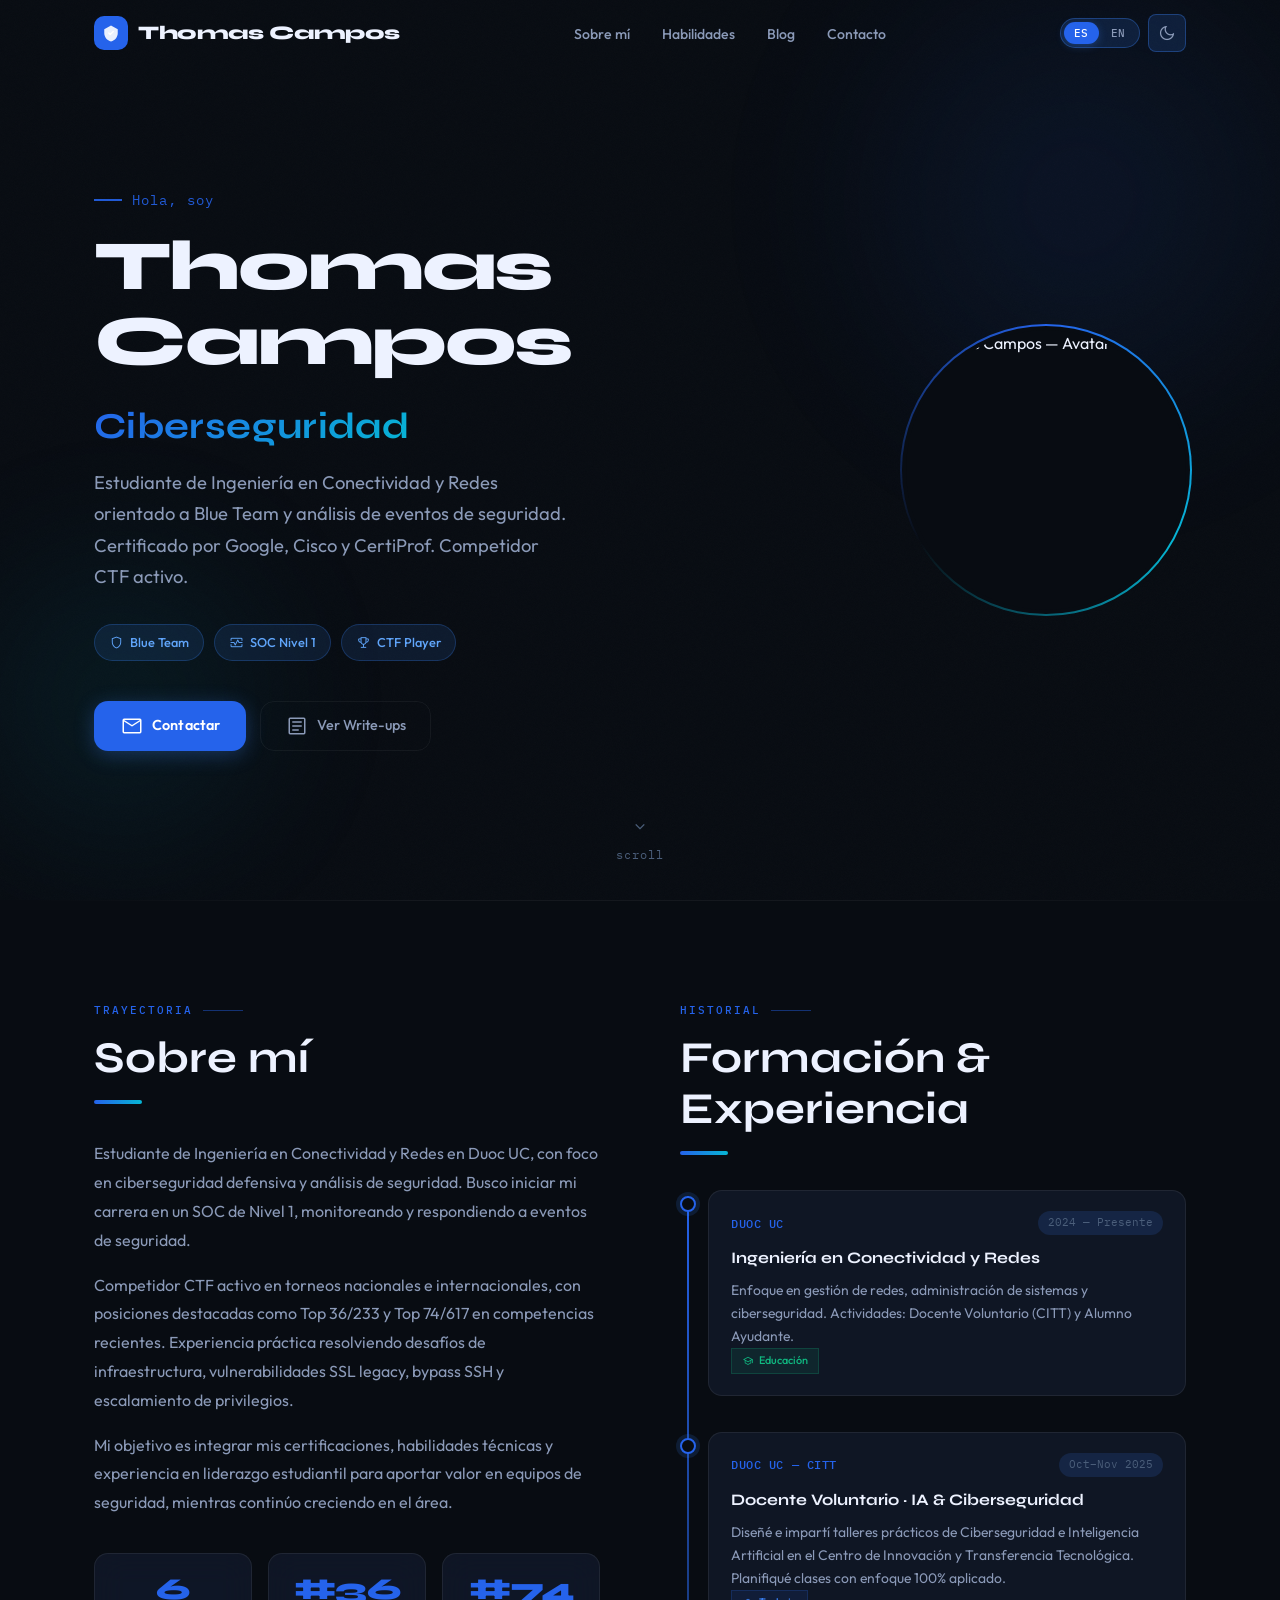
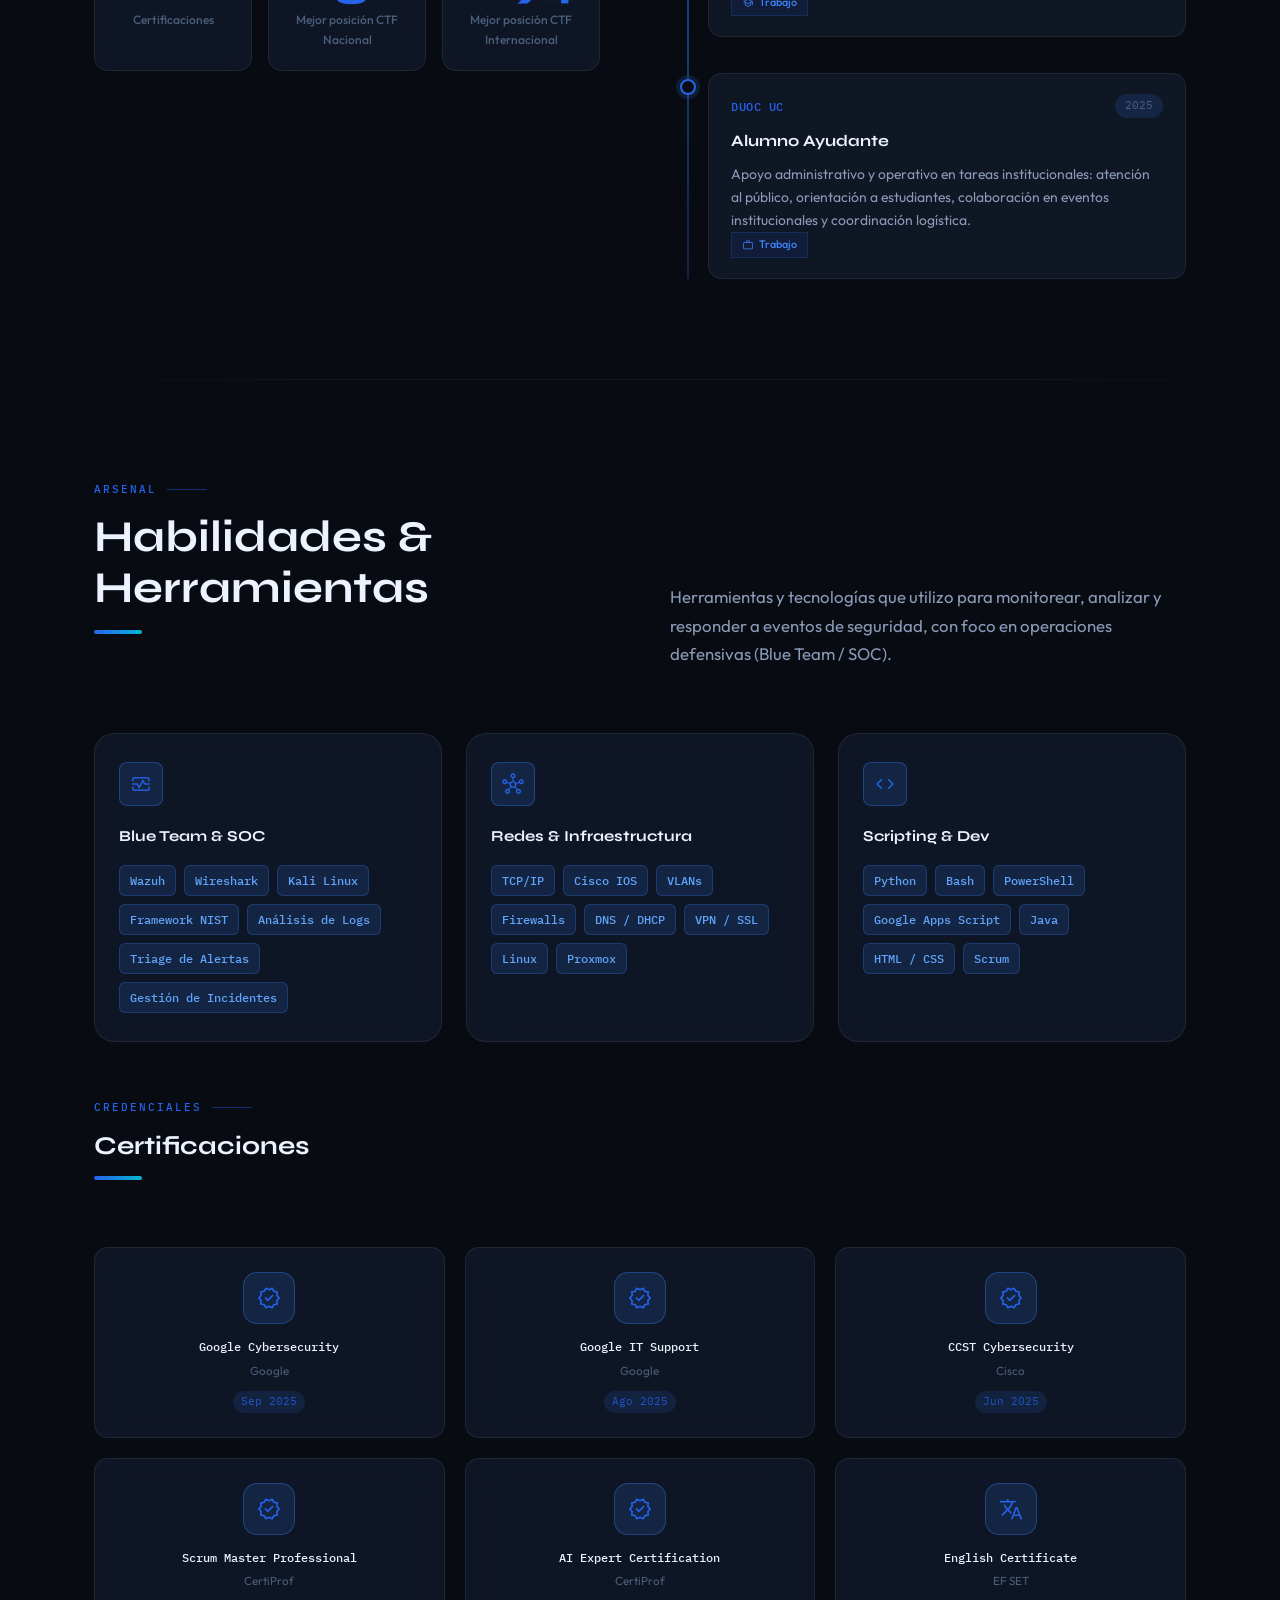
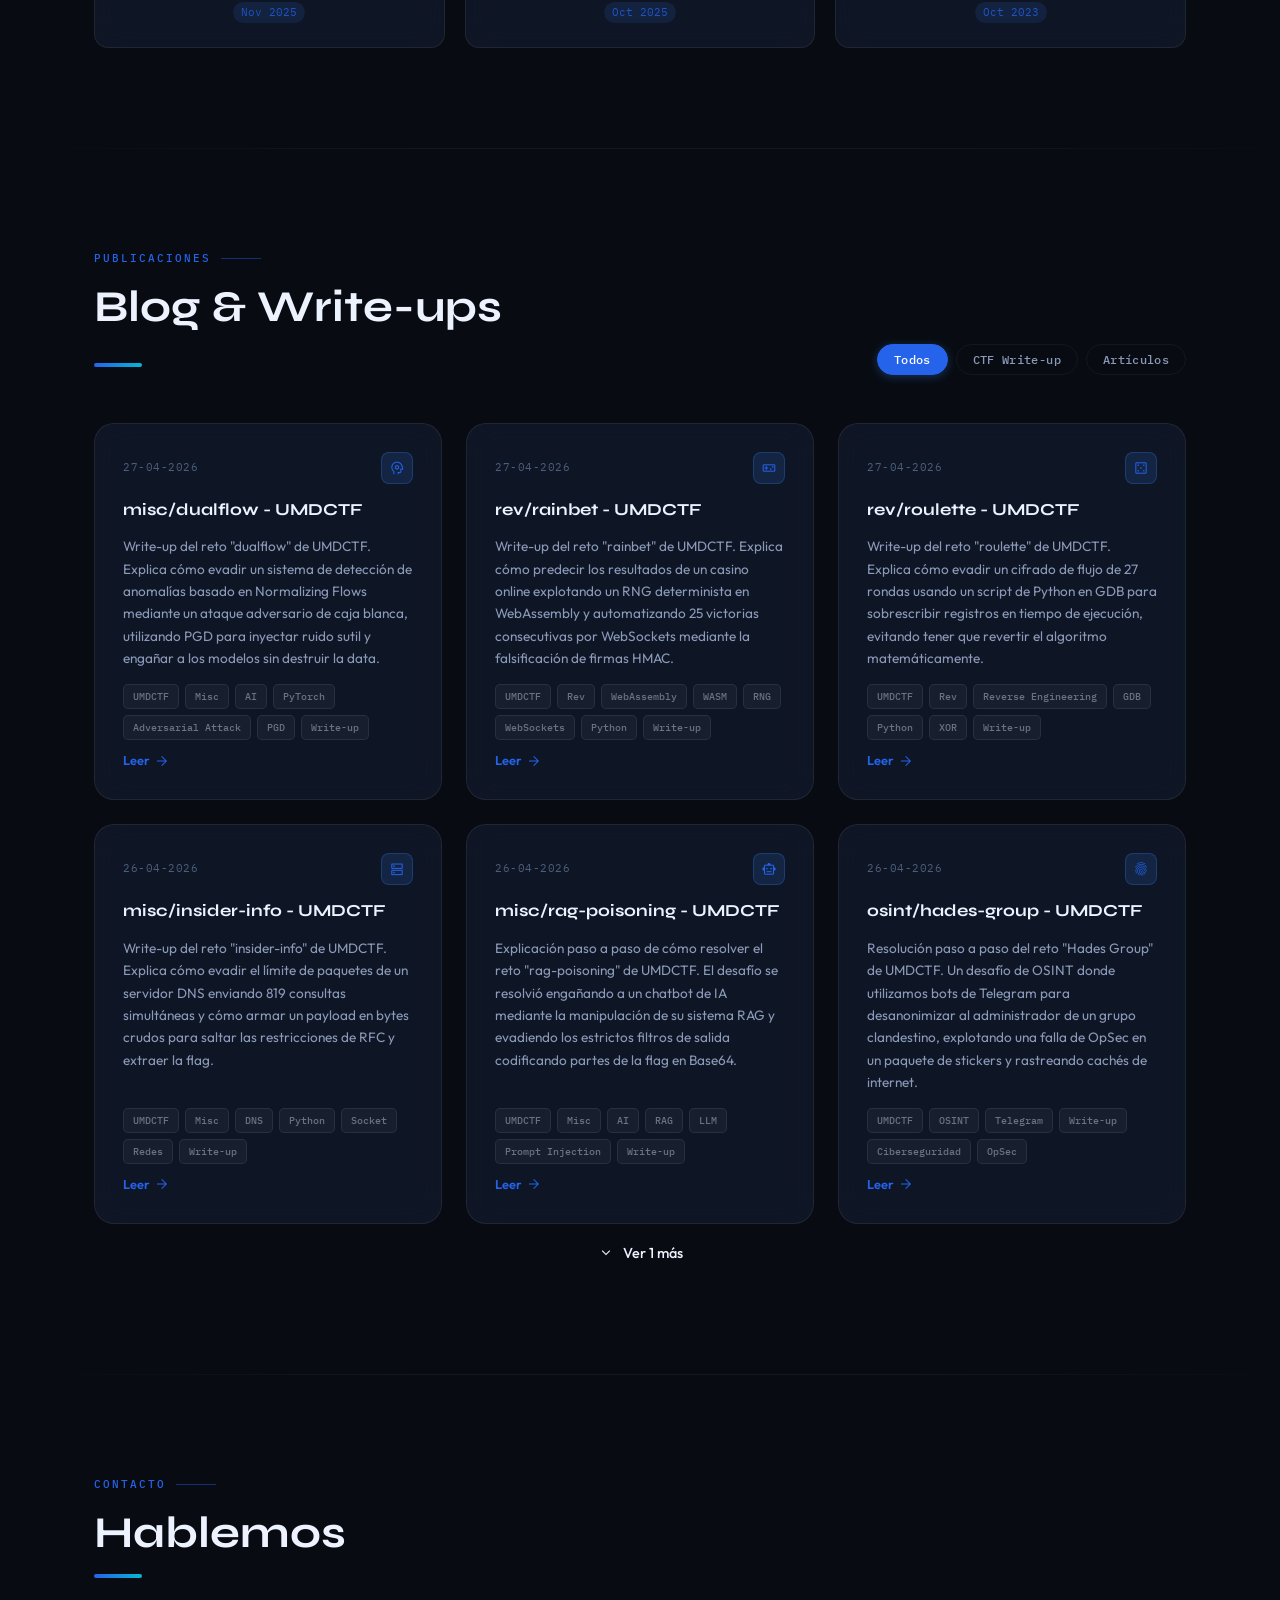
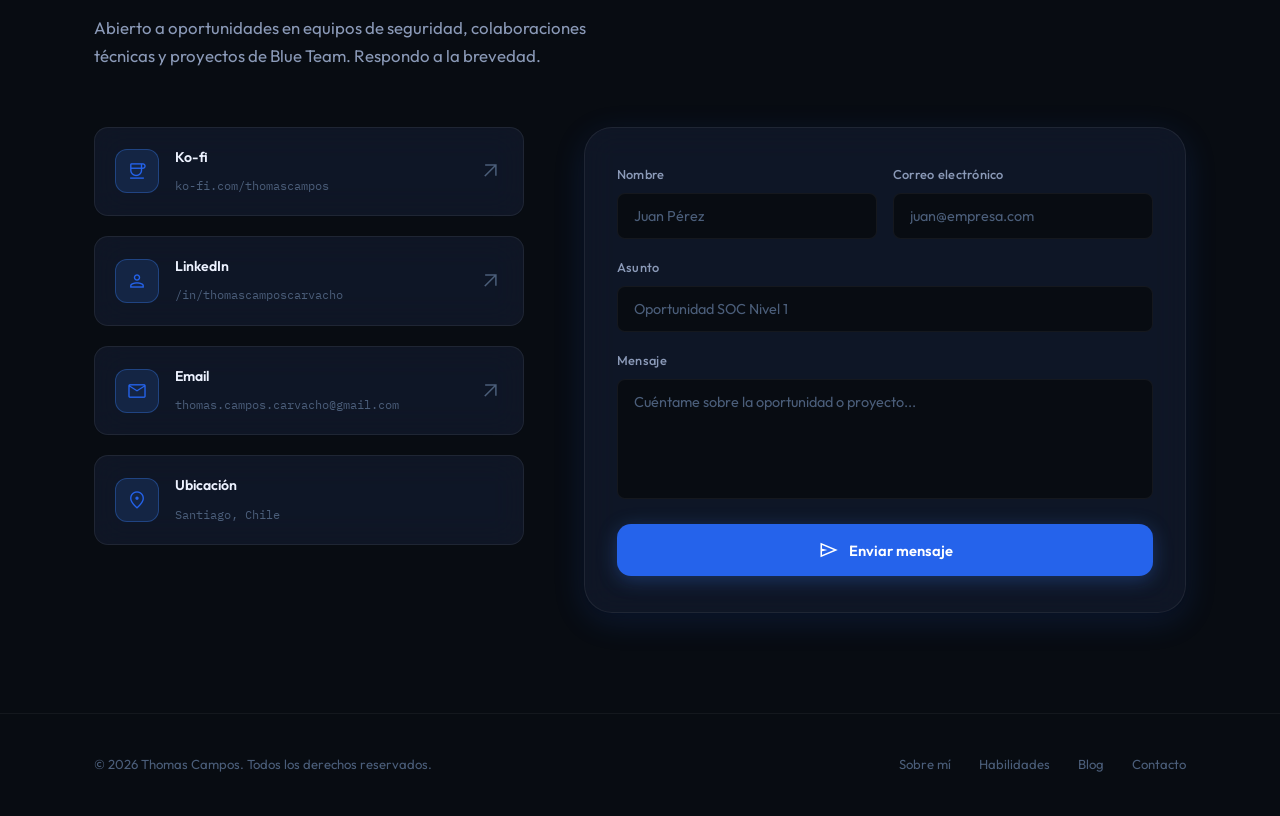
==== commit cc0133ab: "Add files via upload" ====
--- a/index.html
+++ b/index.html
@@ -170,7 +170,7 @@
                 Estudiante de Ingeniería en Conectividad y Redes en Duoc UC, con foco en ciberseguridad defensiva y análisis de seguridad. Busco iniciar mi carrera en un SOC de Nivel 1, monitoreando y respondiendo a eventos de seguridad.
               </p>
               <p data-i18n="about.p2">
-                Participé como contribuyente técnico principal en el CTF FIDAE Llaitun 2026, quedando en el top 36 de 233 participantes (Puesto #36 general), resolviendo la totalidad de los desafíos de infraestructura del equipo. Experiencia práctica analizando vulnerabilidades SSL legacy, bypass SSH y escalamiento de privilegios.
+                Competidor CTF activo en torneos nacionales e internacionales, con posiciones destacadas como Top 36/233 y Top 74/617 en competencias recientes. Experiencia práctica resolviendo desafíos de infraestructura, vulnerabilidades SSL legacy, bypass SSH y escalamiento de privilegios.
               </p>
               <p data-i18n="about.p3">
                 Mi objetivo es integrar mis certificaciones, habilidades técnicas y experiencia en liderazgo estudiantil para aportar valor en equipos de seguridad, mientras continúo creciendo en el área.
@@ -184,11 +184,11 @@
               </div>
               <div class="stat-card">
                 <div class="stat-number">#36</div>
-                <div class="stat-label" data-i18n="about.stat2">FIDAE CTF 2026</div>
+                <div class="stat-label" data-i18n="about.stat2">Mejor posición CTF Nacional</div>
               </div>
               <div class="stat-card">
-                <div class="stat-number">92%</div>
-                <div class="stat-label" data-i18n="about.stat3">Pts aportados al equipo</div>
+                <div class="stat-number">#74</div>
+                <div class="stat-label" data-i18n="about.stat3">Mejor posición CTF Internacional</div>
               </div>
             </div>
           </div>
@@ -449,6 +449,17 @@
 
         <div class="contact-grid">
           <div class="contact-info">
+            <a href="https://ko-fi.com/thomascampos" target="_blank" class="contact-link-card">
+              <div class="contact-link-icon">
+                <span class="material-symbols-outlined">coffee</span>
+              </div>
+              <div class="contact-link-text">
+                <strong>Ko-fi</strong>
+                <span>ko-fi.com/thomascampos</span>
+              </div>
+              <span class="material-symbols-outlined contact-arrow">arrow_outward</span>
+            </a>
+
             <a href="https://www.linkedin.com/in/thomascamposcarvacho/" target="_blank" class="contact-link-card">
               <div class="contact-link-icon">
                 <span class="material-symbols-outlined">person</span>
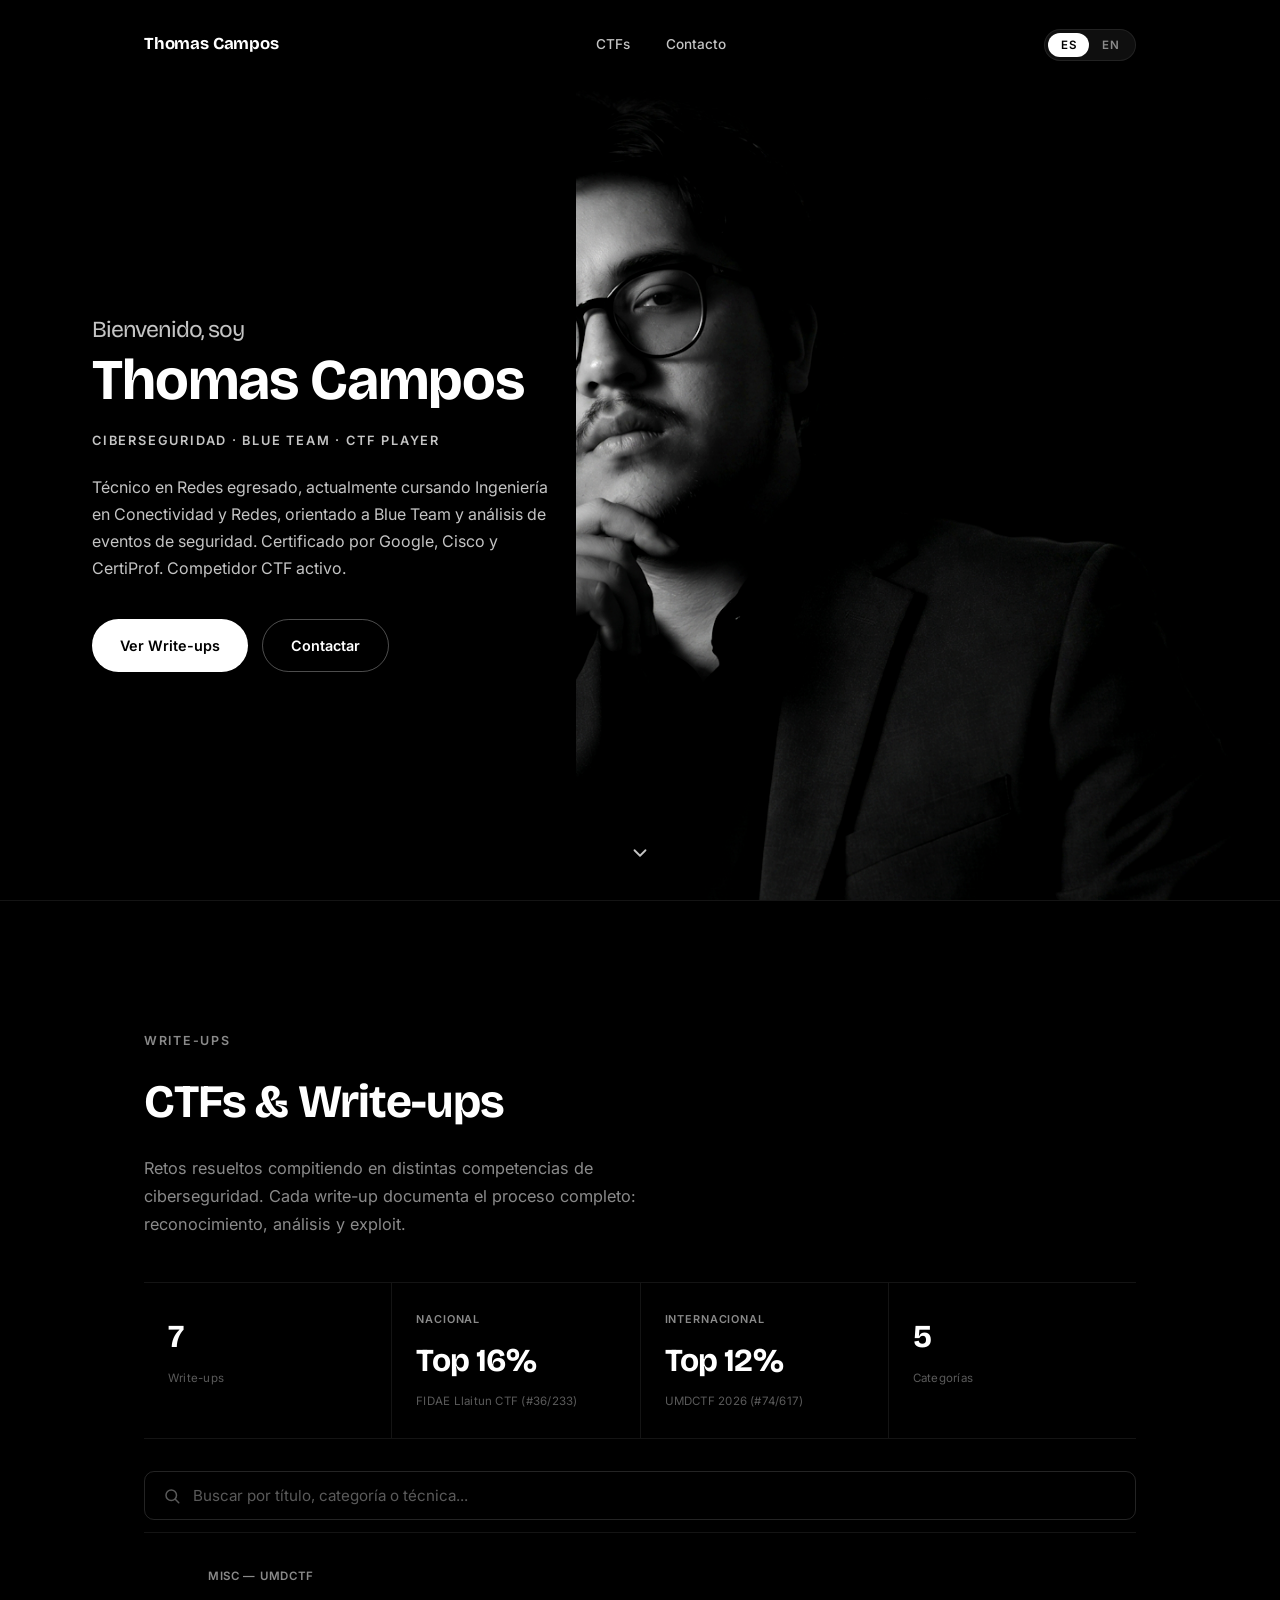
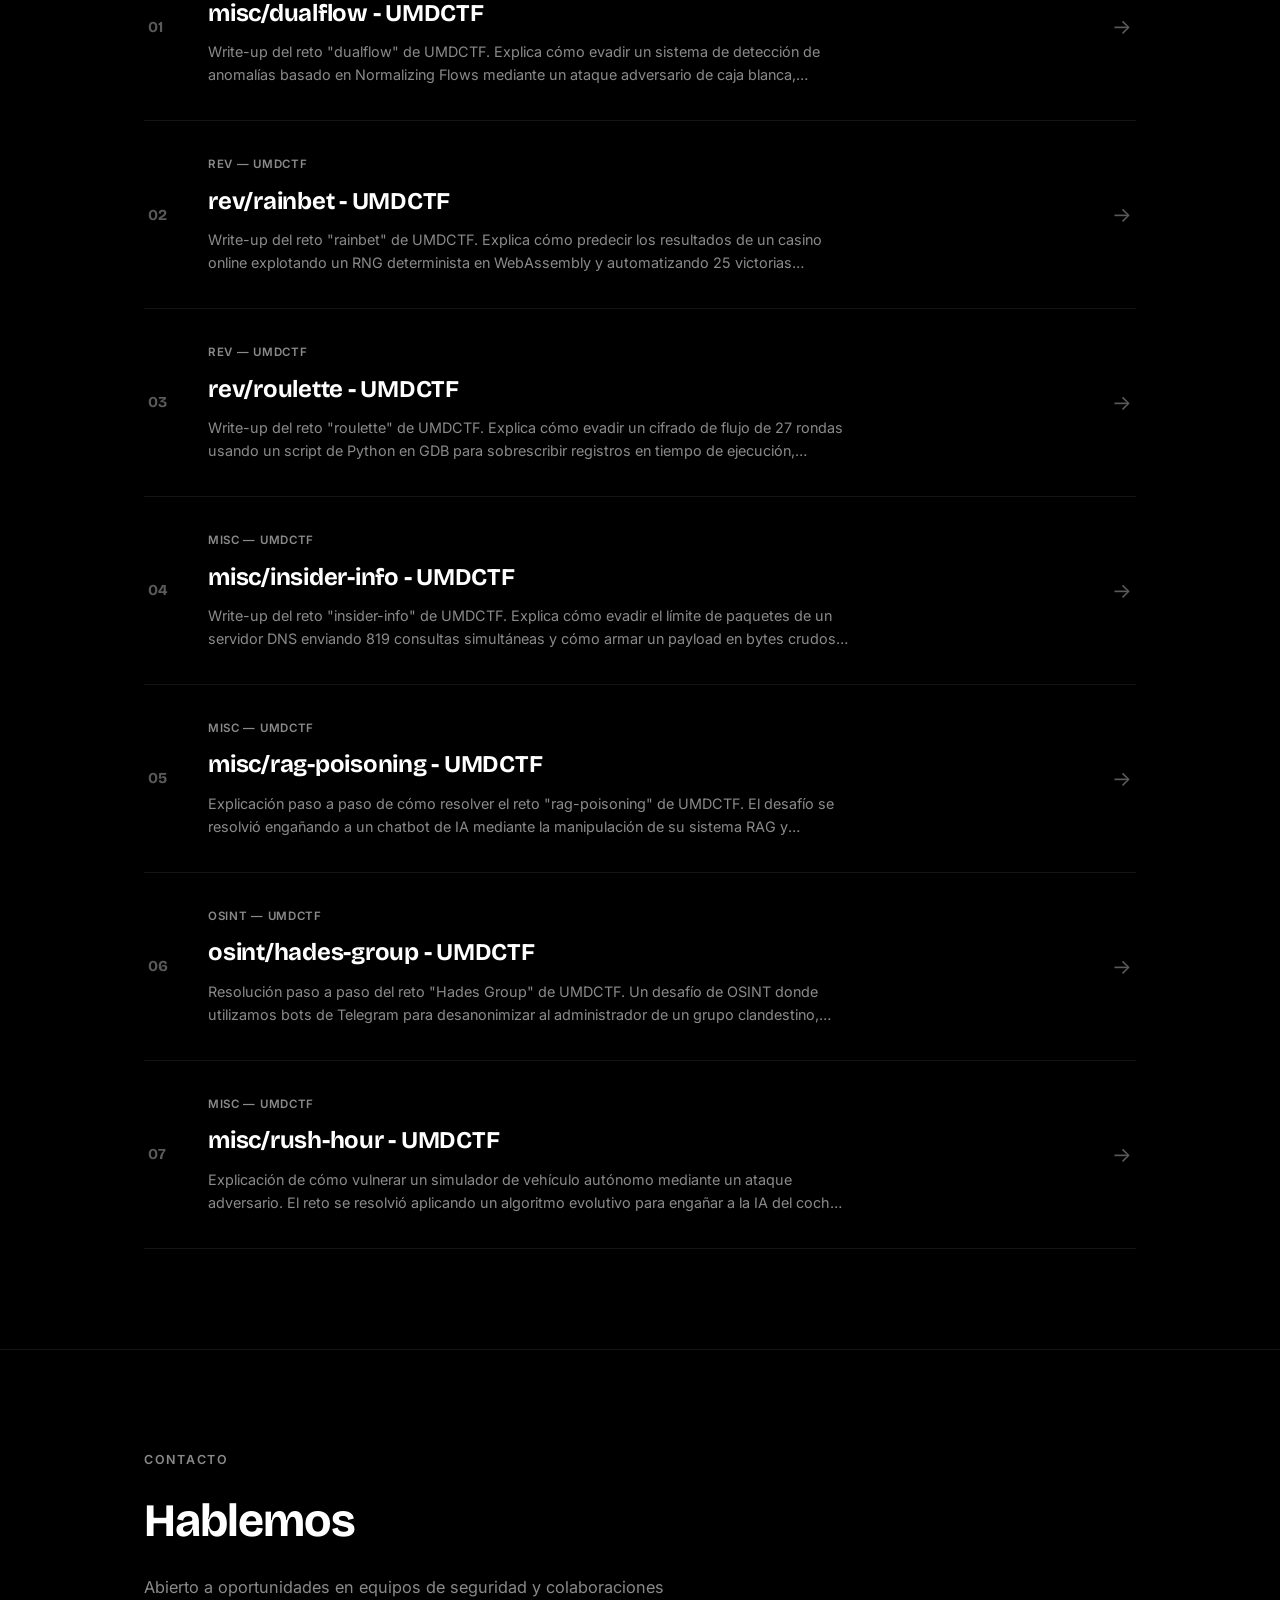
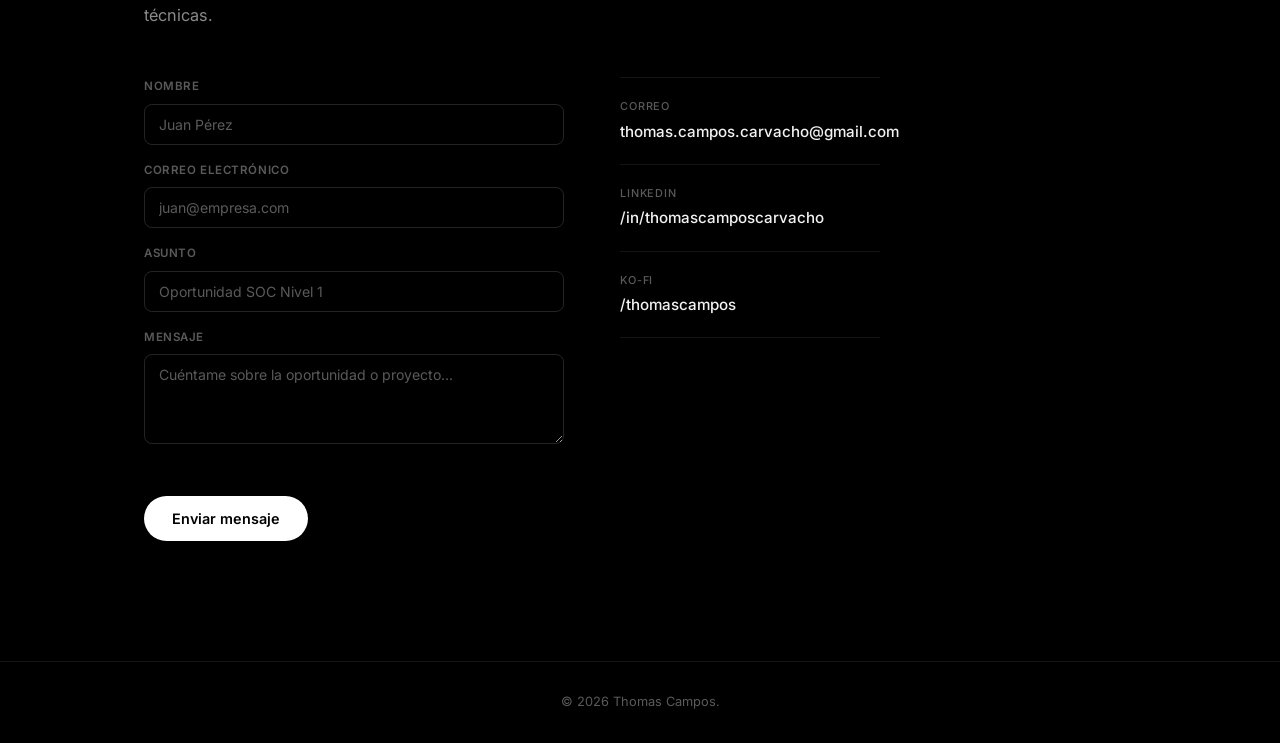
==== commit e632e780: "Add files via upload" ====
--- a/index.html
+++ b/index.html
@@ -1,508 +1,112 @@
 <!DOCTYPE html>
-<html lang="es" data-theme="dark">
+<html lang="es">
 <head>
   <meta charset="UTF-8" />
   <meta name="viewport" content="width=device-width, initial-scale=1.0" />
-  <title>Thomas Campos</title>
-  
+  <title>Thomas Campos — Ciberseguridad & CTF</title>
+  <meta name="description" content="Thomas Campos — Ciberseguridad, Blue Team, competidor CTF. Write-ups de UMDCTF." />
   <link rel="icon" type="image/png" href="Media/avatar.png" />
-  
+
   <link rel="preconnect" href="https://fonts.googleapis.com" />
   <link rel="preconnect" href="https://fonts.gstatic.com" crossorigin />
-  <link href="https://fonts.googleapis.com/css2?family=Syne:wght@400;500;600;700;800&family=Outfit:wght@300;400;500;600&family=IBM+Plex+Mono:wght@400;500&display=swap" rel="stylesheet" />
-  <link href="https://fonts.googleapis.com/css2?family=Material+Symbols+Outlined:opsz,wght,FILL,GRAD@20..48,100..700,0..1,-50..200" rel="stylesheet" />
+  <link href="https://fonts.googleapis.com/css2?family=Bricolage+Grotesque:opsz,wght@12..96,400..800&family=Inter:wght@400;500;600&display=swap" rel="stylesheet" />
+
   <link rel="stylesheet" href="style.css" />
 </head>
+<body>
 
-<body>
-  <!-- =========================================================
-       HEADER / NAV
-  ========================================================= -->
   <header id="header">
-    <div class="container">
-      <nav class="nav-inner">
-        <a href="#hero" class="nav-logo">
-          <div class="logo-mark">
-            <svg viewBox="0 0 24 24" fill="none" xmlns="http://www.w3.org/2000/svg">
-              <path d="M12 2L3 7v5c0 5.25 3.75 10.15 9 11.35C17.25 22.15 21 17.25 21 12V7L12 2z" fill="white" opacity="0.9"/>
-              <path d="M9 12l2 2 4-4" stroke="white" stroke-width="1.8" stroke-linecap="round" stroke-linejoin="round"/>
-            </svg>
-          </div>
-          Thomas Campos
-        </a>
-
-        <ul class="nav-links">
-          <li><a href="#about"   data-i18n="nav.about">Sobre mí</a></li>
-          <li><a href="#skills"  data-i18n="nav.skills">Habilidades</a></li>
-          <li><a href="#blog"    data-i18n="nav.blog">Blog</a></li>
-          <li><a href="#contact" data-i18n="nav.contact">Contacto</a></li>
-        </ul>
-
-        <div class="nav-actions">
-          <div class="lang-toggle" role="group" aria-label="Selector de idioma">
-            <button class="lang-btn active" data-lang="es" onclick="setLanguage('es')">ES</button>
-            <button class="lang-btn"        data-lang="en" onclick="setLanguage('en')">EN</button>
-          </div>
-          <button class="icon-btn" id="themeToggle" aria-label="Toggle theme" onclick="toggleTheme()">
-            <span class="material-symbols-outlined" id="themeIcon">dark_mode</span>
-          </button>
-          <button class="icon-btn nav-hamburger" id="mobileMenuBtn" aria-label="Open menu" onclick="openMobileNav()">
-            <span class="material-symbols-outlined">menu</span>
-          </button>
-        </div>
+    <div class="nav-inner">
+      <a href="#top" class="nav-logo">Thomas Campos</a>
+      <nav class="nav-links">
+        <a href="#ctfs">CTFs</a>
+        <a href="#contact">Contacto</a>
       </nav>
+      <div class="lang-toggle">
+        <button class="lang-btn active" data-lang="es">ES</button>
+        <button class="lang-btn" data-lang="en">EN</button>
+      </div>
     </div>
   </header>
 
-  <nav class="mobile-nav" id="mobileNav">
-    <button class="icon-btn mobile-nav-close" onclick="closeMobileNav()">
-      <span class="material-symbols-outlined">close</span>
-    </button>
-    <a href="#about"   onclick="closeMobileNav()" data-i18n="nav.about">Sobre mí</a>
-    <a href="#skills"  onclick="closeMobileNav()" data-i18n="nav.skills">Habilidades</a>
-    <a href="#blog"    onclick="closeMobileNav()" data-i18n="nav.blog">Blog</a>
-    <a href="#contact" onclick="closeMobileNav()" data-i18n="nav.contact">Contacto</a>
-  </nav>
+  <main>
+    <section id="top" class="hero">
+      <div class="hero-content">
+        <div class="hero-content-inner">
+          <h1 class="hero-title">
+            <span data-i18n="hero.line1">Bienvenido, soy</span>
+            <span data-i18n="hero.line2">Thomas Campos</span>
+          </h1>
+          <p class="hero-role" data-i18n="hero.role">CIBERSEGURIDAD · BLUE TEAM · CTF PLAYER</p>
+          <p class="hero-desc" data-i18n="hero.desc">Técnico en Redes egresado, actualmente cursando Ingeniería en Conectividad y Redes, orientado a Blue Team y análisis de eventos de seguridad. Certificado por Google, Cisco y CertiProf. Competidor CTF activo.</p>
 
-  <!-- =========================================================
-       ARTICLE MODAL
-  ========================================================= -->
-  <div id="articleModal" class="modal-overlay" onclick="handleModalClick(event)">
-    <div class="modal-inner">
-      <button class="modal-close icon-btn" onclick="closeArticle()" aria-label="Cerrar">
-        <span class="material-symbols-outlined">close</span>
-      </button>
-      <div class="modal-meta">
-        <span class="blog-date" id="modalDate"></span>
-        <div id="modalTags" class="blog-tags"></div>
-      </div>
-      <h1 class="modal-title" id="modalTitle"></h1>
-      <div class="modal-content" id="modalContent"></div>
-    </div>
-  </div>
-
-  <main>
-    <!-- =========================================================
-         HERO
-    ========================================================= -->
-    <section id="hero">
-      <div class="hero-blob hero-blob-1"></div>
-      <div class="hero-blob hero-blob-2"></div>
-
-      <div class="container">
-        <div class="hero-inner">
-          <div class="hero-content">
-            <p class="hero-greeting" data-i18n="hero.greeting">Hola, soy</p>
-
-            <h1 class="hero-title">
-              <span data-i18n="hero.name">Thomas Campos</span><br>
-              <span class="accent-text hero-subtitle-role" data-i18n="hero.title">Ciberseguridad</span>
-            </h1>
-
-            <p class="hero-subtitle" data-i18n="hero.subtitle">
-              Estudiante de Ingeniería en Conectividad y Redes orientado a Blue Team y análisis de eventos de seguridad. Certificado por Google, Cisco y CertiProf. Competidor CTF activo.
-            </p>
-
-            <div class="hero-badges">
-              <span class="badge">
-                <span class="material-symbols-outlined">shield</span>
-                <span data-i18n="hero.badge1">Blue Team</span>
-              </span>
-              <span class="badge">
-                <span class="material-symbols-outlined">monitor_heart</span>
-                <span data-i18n="hero.badge2">SOC Nivel 1</span>
-              </span>
-              <span class="badge">
-                <span class="material-symbols-outlined">emoji_events</span>
-                CTF Player
-              </span>
-            </div>
-
-            <div class="hero-cta">
-              <a href="#contact" class="btn-primary">
-                <span class="material-symbols-outlined">mail</span>
-                <span data-i18n="hero.cta.contact">Contactar</span>
-              </a>
-              <a href="#blog" class="btn-secondary">
-                <span class="material-symbols-outlined">article</span>
-                <span data-i18n="hero.cta.blog">Ver Write-ups</span>
-              </a>
-            </div>
-          </div>
-
-          <div class="hero-avatar">
-            <div class="avatar-ring">
-              <div class="avatar-ring-inner" style="position:absolute;inset:0;border-radius:50%;z-index:1;background:var(--bg-base);"></div>
-              <div class="avatar-img-wrap">
-                <img
-                  src="Media/avatar.png"
-                  alt="Thomas Campos — Avatar"
-                  width="280"
-                  height="280"
-                  style="border-radius:50%;"
-                />
-              </div>
-            </div>
+          <div class="hero-cta">
+            <a href="#ctfs" class="btn btn-light" data-i18n="hero.cta1">Ver Write-ups</a>
+            <a href="#contact" class="btn btn-outline" data-i18n="hero.cta2">Contactar</a>
           </div>
         </div>
       </div>
 
-      <div class="hero-scroll">
-        <span class="material-symbols-outlined">keyboard_arrow_down</span>
-        <span data-i18n="hero.scroll">scroll</span>
+      <div class="hero-photo-wrap">
+        <img src="Media/headshot.png" alt="Thomas Campos" class="hero-photo" />
+      </div>
+
+      <a href="#ctfs" class="hero-scroll" aria-label="Scroll">
+        <svg width="22" height="22" viewBox="0 0 24 24" fill="none"><path d="M6 9l6 6 6-6" stroke="currentColor" stroke-width="2" stroke-linecap="round" stroke-linejoin="round"/></svg>
+      </a>
+    </section>
+
+    <section id="ctfs">
+      <div class="container">
+        <p class="eyebrow" data-i18n="ctfs.label">Write-ups</p>
+        <h2 class="section-title" data-i18n="ctfs.title">CTFs &amp; Write-ups</h2>
+        <p class="section-desc" data-i18n="ctfs.desc">Retos resueltos compitiendo en distintas competencias de ciberseguridad. Cada write-up documenta el proceso completo: reconocimiento, análisis y exploit.</p>
+
+        <div class="stats-row">
+          <div class="stat">
+            <div class="stat-number">7</div>
+            <div class="stat-label" data-i18n="ctfs.stat1">Write-ups</div>
+          </div>
+          <div class="stat">
+            <p class="stat-tag" data-i18n="ctfs.stat2tag">Nacional</p>
+            <div class="stat-number">Top 16%</div>
+            <div class="stat-label" data-i18n="ctfs.stat2">FIDAE Llaitun CTF (#36/233)</div>
+          </div>
+          <div class="stat">
+            <p class="stat-tag" data-i18n="ctfs.stat3tag">Internacional</p>
+            <div class="stat-number">Top 12%</div>
+            <div class="stat-label" data-i18n="ctfs.stat3">UMDCTF 2026 (#74/617)</div>
+          </div>
+          <div class="stat">
+            <div class="stat-number">5</div>
+            <div class="stat-label" data-i18n="ctfs.stat4">Categorías</div>
+          </div>
+        </div>
+
+        <div class="ctf-search">
+          <svg width="18" height="18" viewBox="0 0 24 24" fill="none"><circle cx="11" cy="11" r="7" stroke="currentColor" stroke-width="2"/><path d="M21 21l-4.3-4.3" stroke="currentColor" stroke-width="2" stroke-linecap="round"/></svg>
+          <input type="text" id="ctfSearch" data-i18n-placeholder="ctfs.search" placeholder="Buscar por título, categoría o técnica..." autocomplete="off" />
+        </div>
+
+        <div class="ctf-list" id="ctfList"></div>
       </div>
     </section>
 
-    <div class="section-divider" style="margin:0 24px;"></div>
-
-    <!-- =========================================================
-         ABOUT / TIMELINE
-    ========================================================= -->
-    <section id="about">
-      <div class="container">
-        <div class="about-grid">
-          <div>
-            <p class="section-label" data-i18n="about.label">Trayectoria</p>
-            <h2 class="section-title" data-i18n="about.title">Sobre mí</h2>
-            <div class="title-underline"></div>
-            <div class="about-text">
-              <p data-i18n="about.p1">
-                Estudiante de Ingeniería en Conectividad y Redes en Duoc UC, con foco en ciberseguridad defensiva y análisis de seguridad. Busco iniciar mi carrera en un SOC de Nivel 1, monitoreando y respondiendo a eventos de seguridad.
-              </p>
-              <p data-i18n="about.p2">
-                Competidor CTF activo en torneos nacionales e internacionales, con posiciones destacadas como Top 36/233 y Top 74/617 en competencias recientes. Experiencia práctica resolviendo desafíos de infraestructura, vulnerabilidades SSL legacy, bypass SSH y escalamiento de privilegios.
-              </p>
-              <p data-i18n="about.p3">
-                Mi objetivo es integrar mis certificaciones, habilidades técnicas y experiencia en liderazgo estudiantil para aportar valor en equipos de seguridad, mientras continúo creciendo en el área.
-              </p>
-            </div>
-
-            <div class="about-stats">
-              <div class="stat-card">
-                <div class="stat-number">6</div>
-                <div class="stat-label" data-i18n="about.stat1">Certificaciones</div>
-              </div>
-              <div class="stat-card">
-                <div class="stat-number">#36</div>
-                <div class="stat-label" data-i18n="about.stat2">Mejor posición CTF Nacional</div>
-              </div>
-              <div class="stat-card">
-                <div class="stat-number">#74</div>
-                <div class="stat-label" data-i18n="about.stat3">Mejor posición CTF Internacional</div>
-              </div>
-            </div>
-          </div>
-
-          <div>
-            <p class="section-label" data-i18n="timeline.label">Historial</p>
-            <h2 class="section-title" data-i18n="timeline.title">Formación & Experiencia</h2>
-            <div class="title-underline"></div>
-
-            <div class="timeline">
-              <!-- Carrera / Educación -->
-              <div class="timeline-item">
-                <div class="timeline-dot"></div>
-                <div class="timeline-card">
-                  <div class="timeline-meta">
-                    <span class="timeline-company" data-i18n="timeline.edu1.uni">Duoc UC</span>
-                    <span class="timeline-date">2024 — <span data-i18n="timeline.present">Presente</span></span>
-                  </div>
-                  <div class="timeline-role" data-i18n="timeline.edu1.degree">Ingeniería en Conectividad y Redes</div>
-                  <p class="timeline-desc" data-i18n="timeline.edu1.desc">
-                    Enfoque en gestión de redes, administración de sistemas y ciberseguridad. Actividades: Docente Voluntario (CITT) y Alumno Ayudante.
-                  </p>
-                  <span class="timeline-type-badge badge-edu">
-                    <span class="material-symbols-outlined" style="font-size:12px">school</span>
-                    <span data-i18n="timeline.type.edu">Educación</span>
-                  </span>
-                </div>
-              </div>
-
-              <!-- Docente Voluntario -->
-              <div class="timeline-item">
-                <div class="timeline-dot"></div>
-                <div class="timeline-card">
-                  <div class="timeline-meta">
-                    <span class="timeline-company">Duoc UC — CITT</span>
-                    <span class="timeline-date">Oct–Nov 2025</span>
-                  </div>
-                  <div class="timeline-role" data-i18n="timeline.job2.role">Docente Voluntario · IA & Ciberseguridad</div>
-                  <p class="timeline-desc" data-i18n="timeline.job2.desc">
-                    Diseñé e impartí talleres prácticos de Ciberseguridad e Inteligencia Artificial en el Centro de Innovación y Transferencia Tecnológica. Planifiqué clases con enfoque 100% aplicado.
-                  </p>
-                  <span class="timeline-type-badge badge-work">
-                    <span class="material-symbols-outlined" style="font-size:12px">school</span>
-                    <span data-i18n="timeline.type.work">Voluntariado</span>
-                  </span>
-                </div>
-              </div>
-
-              <!-- Alumno Ayudante -->
-              <div class="timeline-item">
-                <div class="timeline-dot"></div>
-                <div class="timeline-card">
-                  <div class="timeline-meta">
-                    <span class="timeline-company">Duoc UC</span>
-                    <span class="timeline-date">2025</span>
-                  </div>
-                  <div class="timeline-role" data-i18n="timeline.job1.role">Alumno Ayudante</div>
-                  <p class="timeline-desc" data-i18n="timeline.job1.desc">
-                    Apoyo administrativo y operativo en tareas institucionales: atención al público, orientación a estudiantes, colaboración en eventos institucionales y coordinación logística.
-                  </p>
-                  <span class="timeline-type-badge badge-work">
-                    <span class="material-symbols-outlined" style="font-size:12px">work</span>
-                    <span data-i18n="timeline.type.work">Trabajo</span>
-                  </span>
-                </div>
-              </div>
-            </div>
-          </div>
-        </div>
-      </div>
-    </section>
-
-    <div class="section-divider" style="margin:0 24px;"></div>
-
-    <!-- =========================================================
-         SKILLS
-    ========================================================= -->
-    <section id="skills">
-      <div class="container">
-        <div class="skills-header">
-          <div>
-            <p class="section-label" data-i18n="skills.label">Arsenal</p>
-            <h2 class="section-title" data-i18n="skills.title">Habilidades & Herramientas</h2>
-            <div class="title-underline"></div>
-          </div>
-          <p class="section-desc" data-i18n="skills.desc">
-            Herramientas y tecnologías que utilizo para monitorear, analizar y responder a eventos de seguridad, con foco en operaciones defensivas (Blue Team / SOC).
-          </p>
-        </div>
-
-        <div class="skills-categories">
-          <!-- Blue Team / SOC -->
-          <div class="skill-category">
-            <div class="skill-cat-icon">
-              <span class="material-symbols-outlined">monitor_heart</span>
-            </div>
-            <div class="skill-cat-title" data-i18n="skills.cat1.title">Blue Team & SOC</div>
-            <div class="skill-tags">
-              <span class="skill-tag">Wazuh</span>
-              <span class="skill-tag">Wireshark</span>
-              <span class="skill-tag">Kali Linux</span>
-              <span class="skill-tag">Framework NIST</span>
-              <span class="skill-tag">Análisis de Logs</span>
-              <span class="skill-tag">Triage de Alertas</span>
-              <span class="skill-tag">Gestión de Incidentes</span>
-            </div>
-          </div>
-
-          <!-- Redes & Infraestructura -->
-          <div class="skill-category">
-            <div class="skill-cat-icon">
-              <span class="material-symbols-outlined">hub</span>
-            </div>
-            <div class="skill-cat-title" data-i18n="skills.cat2.title">Redes & Infraestructura</div>
-            <div class="skill-tags">
-              <span class="skill-tag">TCP/IP</span>
-              <span class="skill-tag">Cisco IOS</span>
-              <span class="skill-tag">VLANs</span>
-              <span class="skill-tag">Firewalls</span>
-              <span class="skill-tag">DNS / DHCP</span>
-              <span class="skill-tag">VPN / SSL</span>
-              <span class="skill-tag">Linux</span>
-              <span class="skill-tag">Proxmox</span>
-            </div>
-          </div>
-
-          <!-- Scripting & Dev -->
-          <div class="skill-category">
-            <div class="skill-cat-icon">
-              <span class="material-symbols-outlined">code</span>
-            </div>
-            <div class="skill-cat-title" data-i18n="skills.cat3.title">Scripting & Dev</div>
-            <div class="skill-tags">
-              <span class="skill-tag">Python</span>
-              <span class="skill-tag">Bash</span>
-              <span class="skill-tag">PowerShell</span>
-              <span class="skill-tag">Google Apps Script</span>
-              <span class="skill-tag">Java</span>
-              <span class="skill-tag">HTML / CSS</span>
-              <span class="skill-tag">Scrum</span>
-            </div>
-          </div>
-        </div>
-
-        <!-- Certifications -->
-        <div style="margin-top:56px;">
-          <p class="section-label" data-i18n="certs.label">Credenciales</p>
-          <h3 class="section-title" style="font-size:1.6rem;" data-i18n="certs.title">Certificaciones</h3>
-          <div class="title-underline"></div>
-          <div class="certs-grid">
-
-            <a class="cert-card cert-card-link" href="https://www.coursera.org/account/accomplishments/professional-cert/certificate/GNR3264231UX" target="_blank" rel="noopener noreferrer">
-              <div class="cert-icon">
-                <span class="material-symbols-outlined">verified</span>
-              </div>
-              <div class="cert-name">Google Cybersecurity</div>
-              <div class="cert-issuer">Google</div>
-              <div class="cert-date">Sep 2025</div>
-              <span class="cert-link-hint"><span class="material-symbols-outlined">open_in_new</span></span>
-            </a>
-
-            <a class="cert-card cert-card-link" href="https://www.coursera.org/account/accomplishments/professional-cert/certificate/R8CSWJRMNDGR" target="_blank" rel="noopener noreferrer">
-              <div class="cert-icon">
-                <span class="material-symbols-outlined">verified</span>
-              </div>
-              <div class="cert-name">Google IT Support</div>
-              <div class="cert-issuer">Google</div>
-              <div class="cert-date">Ago 2025</div>
-              <span class="cert-link-hint"><span class="material-symbols-outlined">open_in_new</span></span>
-            </a>
-
-            <a class="cert-card cert-card-link" href="https://drive.google.com/file/d/1Y8Jc4zhUgbH1QVk2s0Fp8CwmSxzWY6TW/view" target="_blank" rel="noopener noreferrer">
-              <div class="cert-icon">
-                <span class="material-symbols-outlined">verified</span>
-              </div>
-              <div class="cert-name">CCST Cybersecurity</div>
-              <div class="cert-issuer">Cisco</div>
-              <div class="cert-date">Jun 2025</div>
-              <span class="cert-link-hint"><span class="material-symbols-outlined">open_in_new</span></span>
-            </a>
-
-            <a class="cert-card cert-card-link" href="https://drive.google.com/file/d/1BGcjV-MFq4I4KeX0VJC2518R5D2aKySm/view" target="_blank" rel="noopener noreferrer">
-              <div class="cert-icon">
-                <span class="material-symbols-outlined">verified</span>
-              </div>
-              <div class="cert-name">Scrum Master Professional</div>
-              <div class="cert-issuer">CertiProf</div>
-              <div class="cert-date">Nov 2025</div>
-              <span class="cert-link-hint"><span class="material-symbols-outlined">open_in_new</span></span>
-            </a>
-
-            <a class="cert-card cert-card-link" href="https://drive.google.com/file/d/1eGTBcmwJCoEjtw62aCoFhOLwNHMUYtjP/view" target="_blank" rel="noopener noreferrer">
-              <div class="cert-icon">
-                <span class="material-symbols-outlined">verified</span>
-              </div>
-              <div class="cert-name">AI Expert Certification</div>
-              <div class="cert-issuer">CertiProf</div>
-              <div class="cert-date">Oct 2025</div>
-              <span class="cert-link-hint"><span class="material-symbols-outlined">open_in_new</span></span>
-            </a>
-
-            <a class="cert-card cert-card-link" href="https://cert.efset.org/aEE7h8" target="_blank" rel="noopener noreferrer">
-              <div class="cert-icon">
-                <span class="material-symbols-outlined">translate</span>
-              </div>
-              <div class="cert-name">English Certificate</div>
-              <div class="cert-issuer">EF SET</div>
-              <div class="cert-date">Oct 2023</div>
-              <span class="cert-link-hint"><span class="material-symbols-outlined">open_in_new</span></span>
-            </a>
-
-          </div>
-        </div>
-      </div>
-    </section>
-
-    <div class="section-divider" style="margin:0 24px;"></div>
-
-    <!-- =========================================================
-         BLOG / WRITE-UPS
-    ========================================================= -->
-    <section id="blog">
-      <div class="container">
-        <div class="blog-header">
-          <div>
-            <p class="section-label" data-i18n="blog.label">Publicaciones</p>
-            <h2 class="section-title" data-i18n="blog.title">Blog & Write-ups</h2>
-            <div class="title-underline" style="margin-bottom:0;"></div>
-          </div>
-          <div class="blog-filters">
-            <button class="filter-btn active" data-filter="all" onclick="filterBlog('all', this)" data-i18n="blog.filter.all">Todos</button>
-            <button class="filter-btn" data-filter="ctf" onclick="filterBlog('ctf', this)">CTF Write-up</button>
-            <button class="filter-btn" data-filter="event" onclick="filterBlog('event', this)" data-i18n="blog.filter.articles">Artículos</button>
-          </div>
-        </div>
-
-        <div class="blog-grid" id="blogGrid">
-          <!-- Las tarjetas se renderizan desde el array POSTS en script.js -->
-        </div>
-      </div>
-    </section>
-
-    <div class="section-divider" style="margin:0 24px;"></div>
-
-    <!-- =========================================================
-         CONTACT
-    ========================================================= -->
     <section id="contact">
       <div class="container">
-        <div style="margin-bottom:56px;">
-          <p class="section-label" data-i18n="contact.label">Contacto</p>
-          <h2 class="section-title" data-i18n="contact.title">Hablemos</h2>
-          <div class="title-underline"></div>
-          <p class="section-desc" data-i18n="contact.desc">
-            Abierto a oportunidades en equipos de seguridad, colaboraciones técnicas y proyectos de Blue Team. Respondo a la brevedad.
-          </p>
-        </div>
+        <p class="eyebrow" data-i18n="contact.label">Contacto</p>
+        <h2 class="section-title" data-i18n="contact.title">Hablemos</h2>
+        <p class="section-desc" data-i18n="contact.desc">Abierto a oportunidades en equipos de seguridad y colaboraciones técnicas.</p>
 
         <div class="contact-grid">
-          <div class="contact-info">
-            <a href="https://ko-fi.com/thomascampos" target="_blank" class="contact-link-card">
-              <div class="contact-link-icon">
-                <span class="material-symbols-outlined">coffee</span>
-              </div>
-              <div class="contact-link-text">
-                <strong>Ko-fi</strong>
-                <span>ko-fi.com/thomascampos</span>
-              </div>
-              <span class="material-symbols-outlined contact-arrow">arrow_outward</span>
-            </a>
-
-            <a href="https://www.linkedin.com/in/thomascamposcarvacho/" target="_blank" class="contact-link-card">
-              <div class="contact-link-icon">
-                <span class="material-symbols-outlined">person</span>
-              </div>
-              <div class="contact-link-text">
-                <strong>LinkedIn</strong>
-                <span>/in/thomascamposcarvacho</span>
-              </div>
-              <span class="material-symbols-outlined contact-arrow">arrow_outward</span>
-            </a>
-
-            <a href="mailto:thomas.campos.carvacho@gmail.com" class="contact-link-card">
-              <div class="contact-link-icon">
-                <span class="material-symbols-outlined">mail</span>
-              </div>
-              <div class="contact-link-text">
-                <strong>Email</strong>
-                <span>thomas.campos.carvacho@gmail.com</span>
-              </div>
-              <span class="material-symbols-outlined contact-arrow">arrow_outward</span>
-            </a>
-
-            <div class="contact-link-card" style="cursor:default;">
-              <div class="contact-link-icon">
-                <span class="material-symbols-outlined">location_on</span>
-              </div>
-              <div class="contact-link-text">
-                <strong>Ubicación</strong>
-                <span>Santiago, Chile</span>
-              </div>
+          <form class="contact-form" id="contactForm" novalidate>
+            <div class="form-group">
+              <label for="fName" data-i18n="contact.form.name">Nombre</label>
+              <input type="text" id="fName" placeholder="Juan Pérez" autocomplete="off" />
             </div>
-          </div>
-
-          <div class="contact-form-wrap">
-            <div class="form-row">
-              <div class="form-group">
-                <label for="fName" data-i18n="contact.form.name">Nombre</label>
-                <input type="text" id="fName" placeholder="Juan Pérez" autocomplete="off" />
-              </div>
-              <div class="form-group">
-                <label for="fEmail" data-i18n="contact.form.email">Correo electrónico</label>
-                <input type="email" id="fEmail" placeholder="juan@empresa.com" autocomplete="off" />
-              </div>
+            <div class="form-group">
+              <label for="fEmail" data-i18n="contact.form.email">Correo electrónico</label>
+              <input type="email" id="fEmail" placeholder="juan@empresa.com" autocomplete="off" />
             </div>
             <div class="form-group">
               <label for="fSubject" data-i18n="contact.form.subject">Asunto</label>
@@ -512,10 +116,25 @@
               <label for="fMessage" data-i18n="contact.form.message">Mensaje</label>
               <textarea id="fMessage" placeholder="Cuéntame sobre la oportunidad o proyecto..."></textarea>
             </div>
-            <button class="form-submit" onclick="handleFormSubmit(event)">
-              <span class="material-symbols-outlined">send</span>
+            <p class="form-feedback" id="formFeedback"></p>
+            <button type="submit" class="btn btn-light form-submit" id="formSubmitBtn">
               <span data-i18n="contact.form.send">Enviar mensaje</span>
             </button>
+          </form>
+
+          <div class="contact-links">
+            <a href="mailto:thomas.campos.carvacho@gmail.com" class="contact-link">
+              <span class="contact-link-label" data-i18n="contact.emailLabel">Correo</span>
+              <span>thomas.campos.carvacho@gmail.com</span>
+            </a>
+            <a href="https://www.linkedin.com/in/thomascamposcarvacho/" target="_blank" rel="noopener noreferrer" class="contact-link">
+              <span class="contact-link-label">LinkedIn</span>
+              <span>/in/thomascamposcarvacho</span>
+            </a>
+            <a href="https://ko-fi.com/thomascampos" target="_blank" rel="noopener noreferrer" class="contact-link">
+              <span class="contact-link-label">Ko-fi</span>
+              <span>/thomascampos</span>
+            </a>
           </div>
         </div>
       </div>
@@ -523,22 +142,10 @@
   </main>
 
   <footer>
-    <div class="container">
-      <div class="footer-inner">
-        <p class="footer-copy">
-          <span data-i18n="footer.copy">© 2026 Thomas Campos. Todos los derechos reservados.</span>
-        </p>
-        <nav class="footer-links">
-          <a href="#about"   data-i18n="nav.about">Sobre mí</a>
-          <a href="#skills"  data-i18n="nav.skills">Habilidades</a>
-          <a href="#blog"    data-i18n="nav.blog">Blog</a>
-          <a href="#contact" data-i18n="nav.contact">Contacto</a>
-        </nav>
-      </div>
-    </div>
+    <p data-i18n="footer.copy">© 2026 Thomas Campos.</p>
   </footer>
 
-  <script src="https://cdnjs.cloudflare.com/ajax/libs/marked/9.1.6/marked.min.js"></script>
+  <script src="data.js"></script>
   <script src="script.js"></script>
 </body>
 </html>
--- a/style.css
+++ b/style.css
@@ -1,197 +1,67 @@
 /* =========================================================
-   CSS CUSTOM PROPERTIES — LIGHT & DARK THEMES
+   TOKENS — blanco, negro, gris. Nada más.
 ========================================================= */
 :root {
-  --accent:          #2563EB;
-  --accent-light:    #3B82F6;
-  --accent-dim:      rgba(37, 99, 235, 0.12);
-  --accent-glow:     rgba(37, 99, 235, 0.25);
-
-  --bg-base:         #F0F2F7;
-  --bg-surface:      #FFFFFF;
-  --bg-elevated:     #FFFFFF;
-  --bg-glass:        rgba(255, 255, 255, 0.65);
-  --bg-glass-card:   rgba(255, 255, 255, 0.55);
-  --bg-glass-border: rgba(255, 255, 255, 0.85);
-
-  --text-primary:    #0D1117;
-  --text-secondary:  #4B5563;
-  --text-tertiary:   #9CA3AF;
-  --text-inverse:    #FFFFFF;
-
-  --border-subtle:   rgba(0, 0, 0, 0.06);
-  --border-glass:    rgba(255, 255, 255, 0.7);
-  --border-accent:   rgba(37, 99, 235, 0.3);
-
-  --shadow-sm:       0 1px 3px rgba(0,0,0,0.06), 0 1px 2px rgba(0,0,0,0.04);
-  --shadow-md:       0 4px 16px rgba(0,0,0,0.07), 0 1px 4px rgba(0,0,0,0.05);
-  --shadow-lg:       0 12px 40px rgba(0,0,0,0.09), 0 4px 16px rgba(0,0,0,0.06);
-  --shadow-glass:    0 8px 32px rgba(37, 99, 235, 0.08), 0 2px 8px rgba(0,0,0,0.05);
-
-  --nav-bg:          rgba(240, 242, 247, 0.75);
-  --tag-bg:          rgba(37, 99, 235, 0.08);
-  --tag-text:        #1D4ED8;
-  --tag-border:      rgba(37, 99, 235, 0.2);
-  --timeline-line:   rgba(37, 99, 235, 0.2);
-
-  --radius-sm:       8px;
-  --radius-md:       14px;
-  --radius-lg:       20px;
-  --radius-xl:       28px;
-
-  --blur-glass:      blur(16px) saturate(180%);
-  --transition:      all 0.28s cubic-bezier(0.4, 0, 0.2, 1);
-}
-
-[data-theme="dark"] {
-  --bg-base:         #080C12;
-  --bg-surface:      #0F1520;
-  --bg-elevated:     #151D2E;
-  --bg-glass:        rgba(15, 21, 32, 0.72);
-  --bg-glass-card:   rgba(21, 29, 46, 0.65);
-  --bg-glass-border: rgba(255, 255, 255, 0.06);
-
-  --text-primary:    #EDF2FF;
-  --text-secondary:  #8B9AB8;
-  --text-tertiary:   #4B5E7A;
-  --text-inverse:    #0D1117;
-
-  --border-subtle:   rgba(255, 255, 255, 0.05);
-  --border-glass:    rgba(255, 255, 255, 0.07);
-  --border-accent:   rgba(59, 130, 246, 0.35);
-
-  --shadow-sm:       0 1px 3px rgba(0,0,0,0.3), 0 1px 2px rgba(0,0,0,0.2);
-  --shadow-md:       0 4px 16px rgba(0,0,0,0.35), 0 1px 4px rgba(0,0,0,0.2);
-  --shadow-lg:       0 12px 40px rgba(0,0,0,0.5), 0 4px 16px rgba(0,0,0,0.3);
-  --shadow-glass:    0 8px 32px rgba(37, 99, 235, 0.15), 0 2px 8px rgba(0,0,0,0.3);
-
-  --nav-bg:          rgba(8, 12, 18, 0.8);
-  --tag-bg:          rgba(59, 130, 246, 0.12);
-  --tag-text:        #60A5FA;
-  --tag-border:      rgba(59, 130, 246, 0.25);
-  --timeline-line:   rgba(59, 130, 246, 0.2);
-
-  --accent-dim:      rgba(59, 130, 246, 0.15);
-  --accent-glow:     rgba(59, 130, 246, 0.3);
-}
-
-/* =========================================================
-   RESET & BASE
-========================================================= */
-*, *::before, *::after { box-sizing: border-box; margin: 0; padding: 0; }
-
-html { scroll-behavior: smooth; font-size: 16px; }
+  --black:        #000000;
+  --near-black:   #0A0A0A;
+  --charcoal:     #1A1A1A;
+  --line:         rgba(255,255,255,0.14);
+  --line-soft:    rgba(255,255,255,0.08);
+
+  --white:        #FFFFFF;
+  --off-white:    #F2F2F2;
+  --gray-light:   #C4C4C4;
+  --gray:         #8A8A8A;
+  --gray-dark:    #5A5A5A;
+
+  --font-display: 'Bricolage Grotesque', sans-serif;
+  --font-body:    'Inter', sans-serif;
+
+  --ease: cubic-bezier(0.4, 0, 0.2, 1);
+}
+
+* { margin: 0; padding: 0; box-sizing: border-box; }
+html { scroll-behavior: smooth; }
 
 body {
-  font-family: 'Outfit', sans-serif;
-  font-weight: 400;
-  background: var(--bg-base);
-  color: var(--text-primary);
-  line-height: 1.65;
-  min-height: 100vh;
-  transition: background 0.35s ease, color 0.35s ease;
+  font-family: var(--font-body);
+  background: var(--black);
+  color: var(--off-white);
+  line-height: 1.6;
   overflow-x: hidden;
 }
 
-body::before {
-  content: '';
-  position: fixed;
-  inset: 0;
-  pointer-events: none;
-  z-index: 0;
-  opacity: 0.022;
-  background-image: url("data:image/svg+xml,%3Csvg viewBox='0 0 512 512' xmlns='http://www.w3.org/2000/svg'%3E%3Cfilter id='n'%3E%3CfeTurbulence type='fractalNoise' baseFrequency='0.75' numOctaves='4' stitchTiles='stitch'/%3E%3C/filter%3E%3Crect width='100%25' height='100%25' filter='url(%23n)'/%3E%3C/svg%3E");
-  background-size: 256px;
-}
-
-a { text-decoration: none; color: inherit; }
-img { max-width: 100%; display: block; }
-ul { list-style: none; }
-section { position: relative; z-index: 1; }
-
-.material-symbols-outlined {
-  font-variation-settings: 'FILL' 0, 'wght' 300, 'GRAD' 0, 'opsz' 24;
-  line-height: 1;
-  vertical-align: middle;
-  user-select: none;
-}
-
-/* =========================================================
-   LAYOUT UTILITIES
-========================================================= */
+a { color: inherit; text-decoration: none; }
+button { font-family: inherit; cursor: pointer; }
+
 .container {
-  max-width: 1140px;
+  max-width: 1040px;
   margin: 0 auto;
   padding: 0 24px;
 }
 
-.section-label {
-  font-family: 'IBM Plex Mono', monospace;
-  font-size: 0.7rem;
-  font-weight: 500;
-  letter-spacing: 0.18em;
-  text-transform: uppercase;
-  color: var(--accent);
-  display: flex;
-  align-items: center;
-  gap: 10px;
-  margin-bottom: 14px;
-}
-.section-label::after {
-  content: '';
-  display: block;
-  width: 40px;
-  height: 1px;
-  background: var(--accent);
-  opacity: 0.45;
-}
-
-.section-title {
-  font-family: 'Syne', sans-serif;
-  font-size: clamp(2rem, 4vw, 2.75rem);
-  font-weight: 700;
-  color: var(--text-primary);
-  line-height: 1.15;
-  margin-bottom: 1rem;
-}
-
-.section-desc {
-  font-size: 1.05rem;
-  color: var(--text-secondary);
-  max-width: 520px;
-  line-height: 1.7;
-}
-
-.glass-card {
-  background: var(--bg-glass-card);
-  border: 1px solid var(--border-glass);
-  backdrop-filter: var(--blur-glass);
-  -webkit-backdrop-filter: var(--blur-glass);
-  border-radius: var(--radius-lg);
-  box-shadow: var(--shadow-glass);
-  transition: var(--transition);
-}
-
-/* =========================================================
-   HEADER / NAVIGATION
+/* =========================================================
+   NAV
 ========================================================= */
 #header {
   position: fixed;
   top: 0; left: 0; right: 0;
   z-index: 1000;
-  padding: 14px 0;
-  transition: var(--transition);
-}
-
+  padding: 26px 0;
+  transition: padding 0.3s var(--ease), background 0.3s var(--ease), border-color 0.3s var(--ease);
+}
 #header.scrolled {
-  background: var(--nav-bg);
-  backdrop-filter: var(--blur-glass);
-  -webkit-backdrop-filter: var(--blur-glass);
-  border-bottom: 1px solid var(--border-glass);
-  box-shadow: var(--shadow-md);
+  padding: 16px 0;
+  background: rgba(0,0,0,0.8);
+  backdrop-filter: blur(12px);
+  -webkit-backdrop-filter: blur(12px);
+  border-bottom: 1px solid var(--line-soft);
 }
 
 .nav-inner {
+  max-width: 1040px;
+  margin: 0 auto;
+  padding: 0 24px;
   display: flex;
   align-items: center;
   justify-content: space-between;
@@ -199,804 +69,459 @@
 }
 
 .nav-logo {
-  font-family: 'Syne', sans-serif;
-  font-weight: 800;
-  font-size: 1.2rem;
-  color: var(--text-primary);
+  font-family: var(--font-display);
+  font-weight: 700;
+  font-size: 1.05rem;
+  color: var(--white);
+  letter-spacing: -0.01em;
+}
+
+.nav-links { display: flex; align-items: center; gap: 4px; }
+.nav-links a {
+  font-size: 0.85rem;
+  font-weight: 500;
+  color: var(--gray-light);
+  padding: 8px 16px;
+  border-radius: 100px;
+  transition: color 0.2s var(--ease), background 0.2s var(--ease);
+}
+.nav-links a:hover { color: var(--white); background: rgba(255,255,255,0.08); }
+
+.lang-toggle {
+  display: flex;
+  background: rgba(255,255,255,0.06);
+  border: 1px solid var(--line-soft);
+  border-radius: 100px;
+  padding: 3px;
+}
+.lang-btn {
+  border: none; background: transparent;
+  padding: 5px 13px;
+  border-radius: 100px;
+  font-size: 0.72rem;
+  font-weight: 600;
+  letter-spacing: 0.04em;
+  color: var(--gray);
+  transition: all 0.2s var(--ease);
+}
+.lang-btn.active { background: var(--white); color: var(--black); }
+
+/* =========================================================
+   HERO — negro sólido, texto a la izquierda, foto (sin fondo) a la derecha
+========================================================= */
+.hero {
+  position: relative;
+  min-height: 100vh;
+  display: flex;
+  align-items: center;
+  overflow: hidden;
+  background: var(--black);
+  padding-top: 90px;
+}
+
+.hero-photo-wrap {
+  position: absolute;
+  top: 0;
+  right: 0;
+  bottom: 0;
+  width: 55%;
+  height: 100%;
+  display: flex;
+  align-items: flex-end;
+  justify-content: flex-end;
+  overflow: hidden;
+}
+.hero-photo-wrap::before {
+  content: '';
+  position: absolute;
+  inset: 0;
+  background: radial-gradient(ellipse 60% 55% at 50% 45%, rgba(255,255,255,0.05) 0%, transparent 70%);
+  z-index: 0;
+}
+.hero-photo {
+  position: absolute;
+  z-index: 1;
+  left: 0;
+  right: 0;
+  top: 0;
+  width: 110%;
+  height: 110%;
+  object-fit: cover;
+  object-position: 100% 0%;
+  transform: translateY(5%);
+  filter: brightness(1.12) contrast(1.03);
+  -webkit-mask-image: linear-gradient(to top, #000 90%, transparent 100%);
+  mask-image: linear-gradient(to top, #000 90%, transparent 100%);
+}
+
+.hero-content {
+  position: relative;
+  z-index: 1;
+  width: 45%;
+  min-width: 300px;
+  display: flex;
+  justify-content: flex-end;
+  padding: 0 24px 0 clamp(24px, 6vw, 56px);
+}
+.hero-content-inner {
+  width: 100%;
+  max-width: 460px;
+  animation: fadeUp 1s var(--ease) both;
+}
+
+.hero-title {
+  font-family: var(--font-display);
+  font-weight: 700;
+  font-size: clamp(2.2rem, 4.6vw, 3.6rem);
+  line-height: 1.08;
   letter-spacing: -0.02em;
-  display: flex;
-  align-items: center;
-  gap: 10px;
-  white-space: nowrap;
-}
-
-.logo-mark {
-  width: 34px; height: 34px;
-  border-radius: 10px;
-  background: var(--accent);
-  display: flex; align-items: center; justify-content: center;
-}
-.logo-mark svg { width: 18px; height: 18px; }
-
-.nav-links { display: flex; align-items: center; gap: 4px; }
-
-.nav-links a {
-  font-size: 0.88rem;
-  font-weight: 500;
-  color: var(--text-secondary);
-  padding: 7px 14px;
-  border-radius: var(--radius-sm);
-  transition: var(--transition);
-}
-.nav-links a:hover { color: var(--text-primary); background: var(--accent-dim); }
-
-.nav-actions { display: flex; align-items: center; gap: 8px; }
-
-.lang-toggle {
-  display: flex; align-items: center;
-  background: var(--accent-dim);
+  color: var(--white);
+  margin-bottom: 20px;
+}
+.hero-title span { display: block; }
+.hero-title span:first-child {
+  font-weight: 400;
+  font-size: 0.4em;
+  color: var(--gray-light);
+  margin-bottom: 6px;
+}
+
+.hero-role {
+  font-size: 0.8rem;
+  font-weight: 600;
+  letter-spacing: 0.14em;
+  color: var(--gray-light);
+  margin-bottom: 22px;
+}
+
+.hero-desc {
+  font-size: 1rem;
+  color: var(--gray-light);
+  line-height: 1.7;
+  max-width: 480px;
+  margin-bottom: 36px;
+}
+
+.hero-cta { display: flex; flex-wrap: wrap; gap: 14px; }
+
+.btn {
+  display: inline-flex; align-items: center; justify-content: center;
+  padding: 14px 28px;
   border-radius: 100px;
-  padding: 3px; gap: 2px;
-  border: 1px solid var(--border-accent);
-}
-
-.lang-btn {
-  padding: 4px 10px;
-  border-radius: 100px;
-  font-family: 'IBM Plex Mono', monospace;
-  font-size: 0.7rem; font-weight: 500;
-  letter-spacing: 0.05em;
-  color: var(--text-secondary);
-  cursor: pointer; transition: var(--transition);
-  border: none; background: transparent;
-}
-.lang-btn.active { background: var(--accent); color: #fff; box-shadow: 0 2px 8px var(--accent-glow); }
-
-.icon-btn {
-  width: 38px; height: 38px;
-  border-radius: var(--radius-sm);
-  background: var(--accent-dim);
-  border: 1px solid var(--border-accent);
-  display: flex; align-items: center; justify-content: center;
-  cursor: pointer; color: var(--text-secondary);
-  transition: var(--transition);
-}
-.icon-btn:hover { background: var(--accent); color: #fff; border-color: var(--accent); }
-.icon-btn .material-symbols-outlined { font-size: 20px; }
-
-.nav-hamburger { display: none; }
-
-/* =========================================================
-   HERO SECTION
-========================================================= */
-#hero {
-  min-height: 100vh;
-  display: flex; align-items: center;
-  padding: 120px 0 80px;
-  overflow: hidden;
-}
-
-.hero-blob {
+  font-size: 0.9rem;
+  font-weight: 600;
+  transition: all 0.25s var(--ease);
+}
+.btn-light { background: var(--white); color: var(--black); }
+.btn-light:hover { background: var(--off-white); transform: translateY(-2px); }
+.btn-outline { background: transparent; color: var(--white); border: 1px solid rgba(255,255,255,0.3); }
+.btn-outline:hover { border-color: var(--white); background: rgba(255,255,255,0.06); }
+
+.hero-scroll {
   position: absolute;
-  border-radius: 50%;
-  filter: blur(80px);
-  opacity: 0.18;
-  pointer-events: none;
-}
-[data-theme="dark"] .hero-blob { opacity: 0.12; }
-
-.hero-blob-1 {
-  width: 600px; height: 600px;
-  background: radial-gradient(circle, var(--accent) 0%, transparent 70%);
-  top: -100px; right: -100px;
-}
-.hero-blob-2 {
-  width: 400px; height: 400px;
-  background: radial-gradient(circle, #06B6D4 0%, transparent 70%);
-  bottom: 0; left: -80px;
-}
-
-.hero-inner {
-  display: grid;
-  grid-template-columns: 1fr auto;
-  gap: 60px; align-items: center; width: 100%;
-}
-
-.hero-content { animation: fadeUp 0.8s cubic-bezier(0.4, 0, 0.2, 1) both; }
-
-.hero-greeting {
-  font-family: 'IBM Plex Mono', monospace;
-  font-size: 0.85rem; color: var(--accent);
-  letter-spacing: 0.08em; margin-bottom: 18px; opacity: 0.9;
-  display: flex; align-items: center; gap: 10px;
-}
-.hero-greeting::before {
-  content: ''; display: inline-block;
-  width: 28px; height: 1.5px; background: var(--accent);
-}
-
-.hero-title {
-  font-family: 'Syne', sans-serif;
-  font-size: clamp(2.6rem, 6vw, 4.4rem);
-  font-weight: 800; line-height: 1.06;
-  letter-spacing: -0.03em; color: var(--text-primary);
-  margin-bottom: 14px;
-}
-.hero-title .accent-text {
-  background: linear-gradient(135deg, var(--accent) 0%, #06B6D4 100%);
-  -webkit-background-clip: text;
-  -webkit-text-fill-color: transparent;
-  background-clip: text;
-}
-.hero-title .hero-subtitle-role {
-  font-size: 0.52em;
-  font-weight: 700;
-  letter-spacing: 0.01em;
-  line-height: 1.3;
-  display: inline-block;
-  margin-top: 4px;
-}
-
-.hero-subtitle {
-  font-size: 1.15rem; color: var(--text-secondary);
-  font-weight: 400; margin-bottom: 32px;
-  max-width: 480px; line-height: 1.7;
-}
-
-.hero-badges {
-  display: flex; flex-wrap: wrap; gap: 10px; margin-bottom: 40px;
-}
-
-.badge {
-  display: flex; align-items: center; gap: 6px;
-  padding: 7px 14px; border-radius: 100px;
-  font-size: 0.8rem; font-weight: 500;
-  background: var(--tag-bg); color: var(--tag-text);
-  border: 1px solid var(--tag-border);
-}
-.badge .material-symbols-outlined { font-size: 15px; }
-
-.hero-cta { display: flex; flex-wrap: wrap; gap: 14px; align-items: center; }
-
-.btn-primary {
-  display: inline-flex; align-items: center; gap: 8px;
-  padding: 13px 26px; border-radius: var(--radius-md);
-  font-size: 0.9rem; font-weight: 600;
-  background: var(--accent); color: #fff; border: none; cursor: pointer;
-  box-shadow: 0 4px 20px var(--accent-glow);
-  transition: var(--transition); letter-spacing: 0.01em;
-}
-.btn-primary:hover { transform: translateY(-2px); box-shadow: 0 8px 30px var(--accent-glow); background: var(--accent-light); }
-
-.btn-secondary {
-  display: inline-flex; align-items: center; gap: 8px;
-  padding: 12px 24px; border-radius: var(--radius-md);
-  font-size: 0.9rem; font-weight: 500;
-  background: transparent; color: var(--text-secondary);
-  border: 1px solid var(--border-subtle); cursor: pointer;
-  transition: var(--transition);
-}
-.btn-secondary:hover { border-color: var(--accent); color: var(--accent); background: var(--accent-dim); }
-
-/* Avatar */
-.hero-avatar {
-  animation: fadeUp 0.8s 0.15s cubic-bezier(0.4, 0, 0.2, 1) both;
-  position: relative; flex-shrink: 0;
-}
-
-.avatar-ring {
-  position: relative; width: 280px; height: 280px;
-}
-.avatar-ring::before {
-  content: ''; position: absolute; inset: -6px; border-radius: 50%;
-  background: conic-gradient(from 0deg, var(--accent), #06B6D4, transparent, var(--accent));
-  animation: spin 8s linear infinite;
-}
-.avatar-ring::after {
-  content: ''; position: absolute; inset: -4px; border-radius: 50%;
-  background: var(--bg-base);
-}
-
-.avatar-img-wrap {
-  position: absolute; inset: 0; z-index: 2;
-  border-radius: 50%; overflow: hidden;
-}
-.avatar-img-wrap img { width: 100%; height: 100%; object-fit: cover; border-radius: 50%; }
-
-.hero-scroll {
-  position: absolute; bottom: 36px; left: 50%;
+  bottom: 28px; left: 50%;
   transform: translateX(-50%);
-  display: flex; flex-direction: column; align-items: center; gap: 8px;
-  color: var(--text-tertiary);
-  font-size: 0.72rem; font-family: 'IBM Plex Mono', monospace;
-  letter-spacing: 0.1em;
-  animation: bounceDown 2s ease-in-out infinite;
-}
-.hero-scroll .material-symbols-outlined { font-size: 20px; }
-
-/* =========================================================
-   ABOUT / TIMELINE
-========================================================= */
-#about { padding: 100px 0; }
-
-.about-grid {
-  display: grid; grid-template-columns: 1fr 1fr;
-  gap: 80px; align-items: start;
-}
-
-.about-text p {
-  color: var(--text-secondary); font-size: 1rem;
-  line-height: 1.8; margin-bottom: 16px;
-}
-
-.about-stats {
-  display: grid; grid-template-columns: repeat(3, 1fr);
-  gap: 16px; margin-top: 36px;
-}
-
-.stat-card {
-  padding: 20px; border-radius: var(--radius-md);
-  background: var(--bg-glass-card); border: 1px solid var(--border-glass);
-  backdrop-filter: var(--blur-glass); -webkit-backdrop-filter: var(--blur-glass);
-  text-align: center; transition: var(--transition);
-}
-.stat-card:hover { transform: translateY(-3px); box-shadow: var(--shadow-md); border-color: var(--border-accent); }
-
-.stat-number {
-  font-family: 'Syne', sans-serif; font-size: 1.9rem; font-weight: 800;
-  color: var(--accent); letter-spacing: -0.03em; line-height: 1; margin-bottom: 6px;
-}
-.stat-label { font-size: 0.75rem; color: var(--text-tertiary); font-weight: 500; }
-
-/* Timeline */
-.timeline { position: relative; padding-left: 28px; }
-.timeline::before {
-  content: ''; position: absolute; left: 7px; top: 6px; bottom: 0; width: 1.5px;
-  background: linear-gradient(to bottom, var(--accent) 0%, var(--timeline-line) 100%);
-}
-
-.timeline-item {
-  position: relative; padding-bottom: 36px;
-  animation: fadeUp 0.6s cubic-bezier(0.4, 0, 0.2, 1) both;
-}
-.timeline-item:last-child { padding-bottom: 0; }
-
-.timeline-dot {
-  position: absolute; left: -28px; top: 6px;
-  width: 16px; height: 16px; border-radius: 50%;
-  background: var(--bg-base); border: 2.5px solid var(--accent);
-  box-shadow: 0 0 0 4px var(--accent-dim); transition: var(--transition);
-}
-.timeline-item:hover .timeline-dot { background: var(--accent); box-shadow: 0 0 0 5px var(--accent-glow); }
-
-.timeline-card {
-  background: var(--bg-glass-card); border: 1px solid var(--border-glass);
-  backdrop-filter: var(--blur-glass); -webkit-backdrop-filter: var(--blur-glass);
-  border-radius: var(--radius-md); padding: 20px 22px; transition: var(--transition);
-}
-.timeline-card:hover { transform: translateX(4px); border-color: var(--border-accent); box-shadow: var(--shadow-glass); }
-
-.timeline-meta {
-  display: flex; align-items: center; justify-content: space-between;
-  margin-bottom: 10px; flex-wrap: wrap; gap: 6px;
-}
-.timeline-company {
-  font-family: 'IBM Plex Mono', monospace; font-size: 0.72rem;
-  color: var(--accent); font-weight: 500; letter-spacing: 0.05em; text-transform: uppercase;
-}
-.timeline-date {
-  font-family: 'IBM Plex Mono', monospace; font-size: 0.68rem;
-  color: var(--text-tertiary); background: var(--accent-dim);
-  padding: 3px 10px; border-radius: 100px;
-}
-.timeline-role {
-  font-family: 'Syne', sans-serif; font-size: 1rem; font-weight: 700;
-  color: var(--text-primary); margin-bottom: 8px;
-}
-.timeline-desc { font-size: 0.87rem; color: var(--text-secondary); line-height: 1.65; }
-
-.timeline-type-badge {
-  display: inline-flex; align-items: center; gap: 5px;
-  font-size: 0.68rem; font-weight: 500;
-  padding: 3px 10px; border-radius: 100px margin-top: 12px;
-}
-.badge-work { background: rgba(37,99,235,0.1); color: #3B82F6; border: 1px solid rgba(37,99,235,0.2); }
-.badge-edu  { background: rgba(16,185,129,0.1); color: #10B981; border: 1px solid rgba(16,185,129,0.2); }
-.badge-cert { background: rgba(245,158,11,0.1); color: #F59E0B; border: 1px solid rgba(245,158,11,0.2); }
-
-/* Staggered animation */
-.timeline-item:nth-child(1) { animation-delay: 0.05s; }
-.timeline-item:nth-child(2) { animation-delay: 0.15s; }
-.timeline-item:nth-child(3) { animation-delay: 0.25s; }
-.timeline-item:nth-child(4) { animation-delay: 0.35s; }
-.timeline-item:nth-child(5) { animation-delay: 0.45s; }
-
-/* =========================================================
-   SKILLS SECTION
-========================================================= */
-#skills { padding: 100px 0; background: transparent; }
-
-.skills-header {
-  display: grid; grid-template-columns: 1fr 1fr;
-  gap: 60px; align-items: end; margin-bottom: 64px;
-}
-
-.skills-categories { display: grid; grid-template-columns: repeat(3, 1fr); gap: 24px; }
-
-.skill-category {
-  background: var(--bg-glass-card); border: 1px solid var(--border-glass);
-  backdrop-filter: var(--blur-glass); -webkit-backdrop-filter: var(--blur-glass);
-  border-radius: var(--radius-lg); padding: 28px 24px; transition: var(--transition);
-}
-.skill-category:hover { transform: translateY(-4px); box-shadow: var(--shadow-glass); border-color: var(--border-accent); }
-
-.skill-cat-icon {
-  width: 44px; height: 44px; border-radius: var(--radius-sm);
-  background: var(--accent-dim); border: 1px solid var(--border-accent);
-  display: flex; align-items: center; justify-content: center;
-  margin-bottom: 18px; color: var(--accent);
-}
-.skill-cat-icon .material-symbols-outlined { font-size: 22px; }
-.skill-cat-title { font-family: 'Syne', sans-serif; font-size: 0.95rem; font-weight: 700; color: var(--text-primary); margin-bottom: 16px; }
-
-.skill-tags { display: flex; flex-wrap: wrap; gap: 8px; }
-.skill-tag {
-  font-family: 'IBM Plex Mono', monospace; font-size: 0.72rem;
-  padding: 5px 10px; border-radius: 6px;
-  background: var(--accent-dim); color: var(--tag-text);
-  border: 1px solid var(--tag-border); transition: var(--transition); font-weight: 500;
-}
-.skill-tag:hover { background: var(--accent); color: #fff; border-color: var(--accent); transform: scale(1.03); }
-
-/* =========================================================
-   CERTIFICATIONS GRID
-========================================================= */
-.certs-grid {
-  display: grid;
-  grid-template-columns: repeat(3, 1fr);
-  gap: 20px;
-  margin-top: 32px;
-}
-
-.cert-card {
-  background: var(--bg-glass-card); border: 1px solid var(--border-glass);
-  backdrop-filter: var(--blur-glass); -webkit-backdrop-filter: var(--blur-glass);
-  border-radius: var(--radius-md); padding: 24px 20px;
-  text-align: center; transition: var(--transition);
-  position: relative;
-}
-.cert-card:hover { transform: translateY(-4px); box-shadow: var(--shadow-glass); border-color: var(--border-accent); }
-a.cert-card-link {
-  display: block; text-decoration: none; color: inherit; cursor: pointer;
-}
-a.cert-card-link:hover { border-color: var(--accent); }
-.cert-link-hint {
-  position: absolute; top: 10px; right: 10px;
-  opacity: 0; transition: opacity 0.2s;
-  color: var(--accent);
-}
-.cert-link-hint .material-symbols-outlined { font-size: 16px; }
-a.cert-card-link:hover .cert-link-hint { opacity: 1; }
-
-.cert-icon {
-  width: 52px; height: 52px; border-radius: 14px;
-  background: var(--accent-dim); border: 1px solid var(--border-accent);
-  display: flex; align-items: center; justify-content: center;
-  margin: 0 auto 14px; color: var(--accent);
-}
-.cert-icon .material-symbols-outlined { font-size: 26px; }
-.cert-name {
-  font-family: 'IBM Plex Mono', monospace; font-size: 0.78rem; font-weight: 500;
-  color: var(--text-primary); margin-bottom: 5px; line-height: 1.4;
-}
-.cert-issuer { font-size: 0.73rem; color: var(--text-tertiary); margin-bottom: 6px; }
-.cert-date {
-  font-family: 'IBM Plex Mono', monospace; font-size: 0.67rem;
-  color: var(--accent); opacity: 0.8;
-  background: var(--accent-dim); padding: 2px 8px; border-radius: 100px;
-  display: inline-block;
-}
-
-/* =========================================================
-   BLOG / WRITE-UPS
-========================================================= */
-#blog { padding: 100px 0; }
-
-.blog-header {
-  display: flex; align-items: flex-end; justify-content: space-between;
-  margin-bottom: 48px; flex-wrap: wrap; gap: 24px;
-}
-
-.blog-filters { display: flex; align-items: center; gap: 8px; flex-wrap: wrap; }
-
-.filter-btn {
-  font-family: 'IBM Plex Mono', monospace; font-size: 0.72rem; font-weight: 500;
-  padding: 7px 16px; border-radius: 100px;
-  border: 1px solid var(--border-subtle); background: transparent;
-  color: var(--text-secondary); cursor: pointer; transition: var(--transition); letter-spacing: 0.03em;
-}
-.filter-btn:hover, .filter-btn.active { background: var(--accent); color: #fff; border-color: var(--accent); box-shadow: 0 2px 10px var(--accent-glow); }
-
-.blog-grid { display: grid; grid-template-columns: repeat(3, 1fr); gap: 24px; }
-
-.blog-card {
-  background: var(--bg-glass-card); border: 1px solid var(--border-glass);
-  backdrop-filter: var(--blur-glass); -webkit-backdrop-filter: var(--blur-glass);
-  border-radius: var(--radius-lg); padding: 28px; cursor: pointer;
-  transition: var(--transition); display: flex; flex-direction: column;
-  gap: 14px; position: relative; overflow: hidden;
-}
-.blog-card::before {
-  content: ''; position: absolute; top: 0; left: 0; right: 0; height: 3px;
-  background: linear-gradient(90deg, var(--accent), #06B6D4);
-  transform: scaleX(0); transform-origin: left; transition: transform 0.3s ease;
-}
-.blog-card:hover { transform: translateY(-6px); box-shadow: var(--shadow-lg); border-color: var(--border-accent); }
-.blog-card:hover::before { transform: scaleX(1); }
-
-.blog-card-meta { display: flex; align-items: center; justify-content: space-between; }
-.blog-date { font-family: 'IBM Plex Mono', monospace; font-size: 0.68rem; color: var(--text-tertiary); letter-spacing: 0.05em; }
-
-.blog-category-icon {
-  width: 32px; height: 32px; border-radius: 8px;
-  background: var(--accent-dim); border: 1px solid var(--tag-border);
-  display: flex; align-items: center; justify-content: center; color: var(--accent);
-}
-.blog-category-icon .material-symbols-outlined { font-size: 16px; }
-
-.blog-title {
-  font-family: 'Syne', sans-serif; font-size: 1.05rem; font-weight: 700;
-  color: var(--text-primary); line-height: 1.4;
-}
-.blog-excerpt { font-size: 0.85rem; color: var(--text-secondary); line-height: 1.65; flex-grow: 1; }
-
-.blog-footer {
-  display: flex; align-items: center; justify-content: space-between; flex-wrap: wrap; gap: 10px;
-}
-.blog-tags { display: flex; flex-wrap: wrap; gap: 6px; }
-.blog-tag { font-family: 'IBM Plex Mono', monospace; font-size: 0.65rem; padding: 3px 9px; border-radius: 5px; font-weight: 500; }
-
-.tag-web    { background: rgba(59,130,246,0.12); color: #3B82F6; border: 1px solid rgba(59,130,246,0.2); }
-.tag-pwn    { background: rgba(239,68,68,0.1);   color: #EF4444; border: 1px solid rgba(239,68,68,0.2); }
-.tag-crypto { background: rgba(168,85,247,0.1);  color: #A855F7; border: 1px solid rgba(168,85,247,0.2); }
-.tag-re     { background: rgba(245,158,11,0.1);  color: #F59E0B; border: 1px solid rgba(245,158,11,0.2); }
-.tag-osint  { background: rgba(16,185,129,0.1);  color: #10B981; border: 1px solid rgba(16,185,129,0.2); }
-.tag-misc   { background: rgba(107,114,128,0.1); color: #6B7280; border: 1px solid rgba(107,114,128,0.2); }
-.tag-tuto   { background: rgba(6,182,212,0.1);   color: #06B6D4; border: 1px solid rgba(6,182,212,0.2); }
-
-.blog-read-more {
-  display: flex; align-items: center; gap: 4px;
-  font-size: 0.8rem; font-weight: 600; color: var(--accent); transition: var(--transition);
-}
-.blog-read-more .material-symbols-outlined { font-size: 16px; }
-.blog-card:hover .blog-read-more { gap: 8px; }
-.blog-card[data-hidden="true"] { display: none; }
-
-/* =========================================================
-   ARTICLE MODAL
-========================================================= */
-.modal-overlay {
-  display: none;
-  position: fixed; inset: 0; z-index: 2000;
-  background: rgba(8, 12, 18, 0.92);
-  backdrop-filter: blur(12px);
-  -webkit-backdrop-filter: blur(12px);
-  overflow-y: auto;
-  padding: 40px 24px;
-}
-.modal-overlay.open { display: flex; align-items: flex-start; justify-content: center; }
-
-.modal-inner {
-  position: relative;
-  background: var(--bg-surface);
-  border: 1px solid var(--border-glass);
-  border-radius: var(--radius-xl);
-  padding: 48px 52px;
-  max-width: 780px; width: 100%;
-  margin: auto;
-  box-shadow: var(--shadow-lg);
-  animation: fadeUp 0.35s cubic-bezier(0.4,0,0.2,1) both;
-}
-
-.modal-close {
-  position: absolute; top: 20px; right: 20px;
-}
-
-.modal-meta {
-  display: flex; align-items: center; gap: 14px; margin-bottom: 20px; flex-wrap: wrap;
-}
-
-.modal-title {
-  font-family: 'Syne', sans-serif;
-  font-size: clamp(1.5rem, 3vw, 2rem);
-  font-weight: 800; color: var(--text-primary);
-  line-height: 1.2; margin-bottom: 32px;
-}
-
-.modal-content {
-  font-size: 0.97rem; color: var(--text-secondary);
-  line-height: 1.85;
-}
-.modal-content h2 {
-  font-family: 'Syne', sans-serif; font-size: 1.15rem; font-weight: 700;
-  color: var(--text-primary); margin: 28px 0 12px;
-}
-.modal-content h3 {
-  font-family: 'Syne', sans-serif; font-size: 1rem; font-weight: 700;
-  color: var(--text-primary); margin: 22px 0 8px;
-}
-.modal-content p { margin-bottom: 16px; }
-.modal-content ul { margin: 12px 0 16px 20px; list-style: disc; }
-.modal-content ul li { margin-bottom: 6px; }
-.modal-content code {
-  font-family: 'IBM Plex Mono', monospace; font-size: 0.82rem;
-  background: var(--accent-dim); color: var(--tag-text);
-  padding: 2px 7px; border-radius: 5px; border: 1px solid var(--tag-border);
-}
-.modal-content pre {
-  background: var(--bg-elevated); border: 1px solid var(--border-subtle);
-  border-radius: var(--radius-md); padding: 20px 22px; overflow-x: auto;
-  margin: 16px 0;
-}
-.modal-content pre code {
-  background: none; border: none; padding: 0;
-  font-size: 0.83rem; color: var(--text-primary);
-}
-.modal-content .callout {
-  border-left: 3px solid var(--accent); padding: 16px 18px;
-  background: var(--accent-dim); border-radius: 0 var(--radius-sm) var(--radius-sm) 0;
-  margin: 16px 0; color: var(--text-secondary);
-}
-.modal-content .coming-soon {
-  display: flex; flex-direction: column; align-items: center; justify-content: center;
-  padding: 60px 20px; text-align: center; gap: 16px;
-}
-.modal-content .coming-soon .material-symbols-outlined { font-size: 48px; color: var(--accent); opacity: 0.5; }
-.modal-content .coming-soon strong { font-family: 'Syne', sans-serif; font-size: 1.1rem; color: var(--text-primary); }
-.modal-content .coming-soon p { color: var(--text-tertiary); font-size: 0.9rem; }
-
-/* =========================================================
-   CONTACT SECTION
-========================================================= */
-#contact { padding: 100px 0; }
-
-.contact-grid {
-  display: grid; grid-template-columns: 1fr 1.4fr;
-  gap: 60px; align-items: start;
-}
-
-.contact-info { display: flex; flex-direction: column; gap: 20px; }
-
-.contact-link-card {
-  display: flex; align-items: center; gap: 16px; padding: 18px 20px;
-  border-radius: var(--radius-md); background: var(--bg-glass-card);
-  border: 1px solid var(--border-glass); backdrop-filter: var(--blur-glass);
-  -webkit-backdrop-filter: var(--blur-glass); transition: var(--transition); text-decoration: none;
-}
-.contact-link-card:hover { transform: translateX(6px); border-color: var(--border-accent); box-shadow: var(--shadow-glass); }
-
-.contact-link-icon {
-  width: 44px; height: 44px; flex-shrink: 0; border-radius: 12px;
-  background: var(--accent-dim); border: 1px solid var(--border-accent);
-  display: flex; align-items: center; justify-content: center; color: var(--accent);
-}
-.contact-link-icon .material-symbols-outlined { font-size: 22px; }
-.contact-link-text strong { display: block; font-weight: 600; font-size: 0.88rem; color: var(--text-primary); margin-bottom: 2px; }
-.contact-link-text span { font-family: 'IBM Plex Mono', monospace; font-size: 0.72rem; color: var(--text-tertiary); }
-
-.contact-arrow { margin-left: auto; color: var(--text-tertiary); transition: var(--transition); }
-.contact-link-card:hover .contact-arrow { color: var(--accent); transform: translateX(3px); }
-
-.contact-form-wrap {
-  background: var(--bg-glass-card); border: 1px solid var(--border-glass);
-  backdrop-filter: var(--blur-glass); -webkit-backdrop-filter: var(--blur-glass);
-  border-radius: var(--radius-xl); padding: 36px 32px; box-shadow: var(--shadow-glass);
-}
-
-.form-row { display: grid; grid-template-columns: 1fr 1fr; gap: 16px; }
-.form-group { margin-bottom: 18px; }
-.form-group label { display: block; font-size: 0.8rem; font-weight: 500; color: var(--text-secondary); margin-bottom: 8px; letter-spacing: 0.02em; }
-
-.form-group input, .form-group textarea {
-  width: 100%; padding: 13px 16px; border-radius: var(--radius-sm);
-  background: var(--bg-base); border: 1px solid var(--border-subtle);
-  color: var(--text-primary); font-family: 'Outfit', sans-serif;
-  font-size: 0.9rem; transition: var(--transition); outline: none; resize: none;
-}
-.form-group input:focus, .form-group textarea:focus { border-color: var(--accent); box-shadow: 0 0 0 3px var(--accent-dim); }
-.form-group textarea { height: 120px; }
-.form-group input::placeholder, .form-group textarea::placeholder { color: var(--text-tertiary); }
-
-.form-submit {
-  width: 100%; padding: 14px; border-radius: var(--radius-md);
-  font-family: 'Outfit', sans-serif; font-size: 0.92rem; font-weight: 600;
-  background: var(--accent); color: #fff; border: none; cursor: pointer;
-  box-shadow: 0 4px 20px var(--accent-glow); transition: var(--transition);
-  display: flex; align-items: center; justify-content: center; gap: 8px;
-}
-.form-submit:hover { transform: translateY(-2px); box-shadow: 0 8px 30px var(--accent-glow); background: var(--accent-light); }
-
-/* =========================================================
-   FOOTER
-========================================================= */
-footer {
-  padding: 40px 0; border-top: 1px solid var(--border-subtle);
-  position: relative; z-index: 1;
-}
-.footer-inner { display: flex; align-items: center; justify-content: space-between; flex-wrap: wrap; gap: 20px; }
-.footer-copy { font-size: 0.82rem; color: var(--text-tertiary); }
-.footer-links { display: flex; align-items: center; gap: 28px; }
-.footer-links a { font-size: 0.82rem; color: var(--text-tertiary); transition: var(--transition); }
-.footer-links a:hover { color: var(--accent); }
-
-/* =========================================================
-   ANIMATIONS
-========================================================= */
+  z-index: 1;
+  color: var(--gray-light);
+  animation: bounce 2s ease-in-out infinite;
+}
+.hero-scroll:hover { color: var(--white); }
+
 @keyframes fadeUp {
   from { opacity: 0; transform: translateY(28px); }
   to   { opacity: 1; transform: translateY(0); }
 }
-@keyframes pulse {
-  0%, 100% { box-shadow: 0 0 6px #22C55E; }
-  50%       { box-shadow: 0 0 12px #22C55E, 0 0 20px rgba(34,197,94,0.3); }
-}
-@keyframes spin {
-  from { transform: rotate(0deg); }
-  to   { transform: rotate(360deg); }
-}
-@keyframes bounceDown {
-  0%, 100% { transform: translateX(-50%) translateY(0); }
-  50%       { transform: translateX(-50%) translateY(8px); }
-}
-
-/* Animación escalonada para el menú móvil */
-.mobile-nav.open a {
-  animation: fadeUp 0.4s ease forwards;
-  opacity: 0;
-}
-.mobile-nav.open a:nth-child(2) { animation-delay: 0.1s; }
-.mobile-nav.open a:nth-child(3) { animation-delay: 0.2s; }
-.mobile-nav.open a:nth-child(4) { animation-delay: 0.3s; }
-.mobile-nav.open a:nth-child(5) { animation-delay: 0.4s; }
-
-/* =========================================================
-   DECORATIVE
-========================================================= */
-.section-divider {
-  width: 100%; height: 1px;
-  background: linear-gradient(90deg, transparent 0%, var(--border-subtle) 30%, var(--border-subtle) 70%, transparent 100%);
-}
-.title-underline {
-  display: inline-block; width: 48px; height: 4px; border-radius: 2px;
-  background: linear-gradient(90deg, var(--accent), #06B6D4); margin-bottom: 28px;
-}
-
-/* Mobile nav (Base) */
-.mobile-nav {
-  display: none; position: fixed; top: 0; left: 0; right: 0; bottom: 0;
-  z-index: 999; background: var(--nav-bg);
-  backdrop-filter: var(--blur-glass); -webkit-backdrop-filter: var(--blur-glass);
-  flex-direction: column; align-items: center; justify-content: center; gap: 20px;
-}
-.mobile-nav.open { display: flex; }
-.mobile-nav a {
-  font-family: 'Syne', sans-serif; font-size: 1.6rem; font-weight: 700;
-  color: var(--text-primary); transition: var(--transition);
-}
-.mobile-nav a:hover { color: var(--accent); }
-.mobile-nav-close { position: absolute; top: 20px; right: 24px; }
-
-/* =========================================================
-   RESPONSIVE & APP-LIKE EXPERIENCE (TABLET & MOBILE)
-========================================================= */
-@media (max-width: 960px) {
-  .hero-inner        { grid-template-columns: 1fr; text-align: center; }
-  .hero-greeting     { justify-content: center; }
-  .hero-cta          { justify-content: center; }
-  .hero-badges       { justify-content: center; }
-  .hero-avatar       { display: flex; justify-content: center; order: -1; }
-  .avatar-ring       { width: 220px; height: 220px; }
-  
-  .about-grid        { grid-template-columns: 1fr; gap: 48px; }
-  .skills-header     { grid-template-columns: 1fr; }
-  .contact-grid      { grid-template-columns: 1fr; }
-  
-  .nav-links         { display: none; }
-  .nav-hamburger     { display: flex; }
-  
-  /* Fallback grids for mid-size screens before swipe activates */
-  .blog-grid         { grid-template-columns: 1fr 1fr; }
-  .skills-categories { grid-template-columns: 1fr 1fr; }
-  .certs-grid        { grid-template-columns: repeat(2, 1fr); }
-  
-  .modal-inner       { padding: 36px 28px; }
-}
-
-@media (max-width: 768px) {
-  /* =====================================================
-     AJUSTES DEL HEADER MÓVIL (EVITAR "OUT OF VIEW")
-  ===================================================== */
-  #header .container { padding: 0 16px; }
-  .nav-inner         { gap: 8px; }
-  .nav-actions       { gap: 6px; }
-  
-  /* Reducir ligeramente el tamaño de los botones */
-  .icon-btn { width: 34px; height: 34px; }
-  .icon-btn .material-symbols-outlined { font-size: 18px; }
-  .lang-btn { padding: 3px 8px; font-size: 0.65rem; }
-  
-  /* Ajustar logo */
-  .nav-logo { font-size: 1rem; gap: 8px; }
-  .logo-mark { width: 30px; height: 30px; border-radius: 8px; }
-  .logo-mark svg { width: 16px; height: 16px; }
-  
-  /* =====================================================
-     RESTO DE EXPERIENCIA APP-LIKE
-  ===================================================== */
-  #hero { padding: 100px 0 60px; }
-  .hero-inner { gap: 32px; }
-  .avatar-ring { width: 180px !important; height: 180px !important; margin: 0 auto; }
-  .hero-title { font-size: clamp(2rem, 8vw, 2.4rem); }
-
-  /* Swipe Horizontal (Carruseles para UI limpia) */
-  .skills-categories,
-  .certs-grid {
-    display: flex !important;
-    overflow-x: auto;
-    scroll-snap-type: x mandatory;
-    gap: 16px;
-    padding-bottom: 24px;
-    scrollbar-width: none; /* Firefox */
-    -ms-overflow-style: none; /* IE/Edge */
+@keyframes bounce {
+  0%, 100% { transform: translate(-50%, 0); }
+  50%      { transform: translate(-50%, 8px); }
+}
+
+/* =========================================================
+   SECTION HEADERS (shared)
+========================================================= */
+.eyebrow {
+  font-size: 0.78rem;
+  font-weight: 600;
+  letter-spacing: 0.14em;
+  text-transform: uppercase;
+  color: var(--gray);
+  margin-bottom: 14px;
+}
+
+.section-title {
+  font-family: var(--font-display);
+  font-weight: 700;
+  font-size: clamp(2rem, 4.2vw, 2.9rem);
+  letter-spacing: -0.02em;
+  color: var(--white);
+  margin-bottom: 16px;
+}
+
+.section-desc {
+  font-size: 1.02rem;
+  color: var(--gray);
+  max-width: 560px;
+  line-height: 1.7;
+}
+
+/* =========================================================
+   CTFs
+========================================================= */
+#ctfs { padding: 130px 0 100px; border-top: 1px solid var(--line-soft); }
+
+.stats-row {
+  display: flex;
+  flex-wrap: wrap;
+  gap: 0;
+  margin: 44px 0 8px;
+  border-top: 1px solid var(--line-soft);
+  border-bottom: 1px solid var(--line-soft);
+}
+.stat {
+  flex: 1;
+  min-width: 150px;
+  padding: 28px 24px;
+  border-left: 1px solid var(--line-soft);
+}
+.stat:first-child { border-left: none; }
+.stat-tag {
+  font-size: 0.68rem;
+  font-weight: 600;
+  color: var(--gray);
+  letter-spacing: 0.08em;
+  text-transform: uppercase;
+  margin-bottom: 6px;
+}
+.stat-number {
+  font-family: var(--font-display);
+  font-weight: 700;
+  font-size: clamp(1.5rem, 2.6vw, 2rem);
+  color: var(--white);
+  letter-spacing: -0.02em;
+}
+.stat-label {
+  font-size: 0.72rem;
+  color: var(--gray-dark);
+  letter-spacing: 0.02em;
+  margin-top: 6px;
+}
+
+/* Búsqueda */
+.ctf-search {
+  display: flex;
+  align-items: center;
+  gap: 12px;
+  padding: 14px 18px;
+  margin-top: 32px;
+  border: 1px solid var(--line);
+  border-radius: 10px;
+  color: var(--gray-dark);
+  transition: border-color 0.2s var(--ease);
+}
+.ctf-search:focus-within { border-color: var(--gray); color: var(--gray-light); }
+.ctf-search input {
+  flex: 1;
+  background: transparent;
+  border: none;
+  outline: none;
+  color: var(--off-white);
+  font-family: var(--font-body);
+  font-size: 0.95rem;
+}
+.ctf-search input::placeholder { color: var(--gray-dark); }
+
+.ctf-list { margin-top: 12px; border-top: 1px solid var(--line-soft); }
+
+.ctf-entry {
+  display: flex;
+  align-items: center;
+  gap: 26px;
+  padding: 34px 4px;
+  cursor: pointer;
+  border-bottom: 1px solid var(--line-soft);
+  transition: padding 0.25s var(--ease);
+}
+.ctf-entry:hover { padding-left: 16px; }
+
+.ctf-entry-index {
+  flex-shrink: 0;
+  width: 34px;
+  font-family: var(--font-display);
+  font-weight: 700;
+  font-size: 0.95rem;
+  color: var(--gray-dark);
+}
+
+.ctf-entry-main { flex: 1; min-width: 0; display: flex; flex-direction: column; }
+.ctf-entry-path {
+  font-size: 0.72rem;
+  font-weight: 600;
+  letter-spacing: 0.06em;
+  text-transform: uppercase;
+  color: var(--gray);
+  margin-bottom: 8px;
+}
+.ctf-entry-title {
+  font-family: var(--font-display);
+  font-weight: 700;
+  font-size: clamp(1.15rem, 2.1vw, 1.5rem);
+  color: var(--white);
+  margin-bottom: 8px;
+  letter-spacing: -0.01em;
+}
+.ctf-entry-desc {
+  font-size: 0.9rem;
+  color: var(--gray);
+  line-height: 1.6;
+  max-width: 640px;
+  display: -webkit-box;
+  -webkit-line-clamp: 2;
+  -webkit-box-orient: vertical;
+  overflow: hidden;
+}
+
+.ctf-entry-arrow {
+  flex-shrink: 0;
+  font-size: 1.3rem;
+  color: var(--gray-dark);
+  transition: all 0.25s var(--ease);
+}
+.ctf-entry:hover .ctf-entry-arrow { color: var(--white); transform: translateX(4px); }
+
+.ctf-empty { padding: 40px 4px; color: var(--gray); }
+
+/* =========================================================
+   CONTACT
+========================================================= */
+#contact { padding: 100px 0 120px; border-top: 1px solid var(--line-soft); }
+#contact .section-desc { margin-bottom: 48px; }
+
+.contact-grid {
+  display: grid;
+  grid-template-columns: 420px 1fr;
+  gap: 56px;
+  align-items: start;
+  max-width: 760px;
+}
+
+.contact-links { max-width: 260px; display: flex; flex-direction: column; }
+.contact-link {
+  display: flex;
+  flex-direction: column;
+  gap: 4px;
+  padding: 20px 0;
+  border-top: 1px solid var(--line-soft);
+  font-size: 0.95rem;
+  font-weight: 500;
+  color: var(--off-white);
+  transition: opacity 0.2s var(--ease);
+}
+.contact-links a:last-child { border-bottom: 1px solid var(--line-soft); }
+.contact-link:hover { opacity: 0.65; }
+.contact-link-label {
+  font-size: 0.68rem;
+  letter-spacing: 0.08em;
+  text-transform: uppercase;
+  color: var(--gray-dark);
+}
+
+/* Formulario — compacto */
+.contact-form {
+  display: flex;
+  flex-direction: column;
+  gap: 16px;
+  max-width: 420px;
+}
+.form-group { display: flex; flex-direction: column; gap: 8px; }
+.form-group label {
+  font-size: 0.72rem;
+  font-weight: 600;
+  letter-spacing: 0.05em;
+  text-transform: uppercase;
+  color: var(--gray-dark);
+}
+.form-group input,
+.form-group textarea {
+  background: transparent;
+  border: 1px solid var(--line);
+  border-radius: 8px;
+  padding: 11px 14px;
+  font-family: var(--font-body);
+  font-size: 0.88rem;
+  color: var(--white);
+  outline: none;
+  transition: border-color 0.2s var(--ease);
+}
+.form-group input:focus,
+.form-group textarea:focus { border-color: var(--gray-light); }
+.form-group input::placeholder,
+.form-group textarea::placeholder { color: var(--gray-dark); }
+.form-group textarea { min-height: 90px; resize: vertical; }
+
+.form-feedback { font-size: 0.85rem; min-height: 20px; }
+.form-feedback.success { color: var(--white); }
+.form-feedback.error { color: var(--gray-light); }
+
+.form-submit { align-self: flex-start; border: none; }
+.form-submit:disabled { opacity: 0.6; cursor: default; }
+
+/* =========================================================
+   FOOTER
+========================================================= */
+footer {
+  padding: 30px 0;
+  text-align: center;
+  font-size: 0.8rem;
+  color: var(--gray-dark);
+  border-top: 1px solid var(--line-soft);
+}
+
+/* =========================================================
+   RESPONSIVE
+========================================================= */
+@media (max-width: 720px) {
+  .nav-links { display: none; }
+
+  .hero {
+    flex-direction: column;
+    padding-top: 100px;
   }
-  .skills-categories::-webkit-scrollbar,
-  .certs-grid::-webkit-scrollbar { 
-    display: none; /* Chrome/Safari */
+  .hero-content {
+    padding: 0 20px;
+    order: 2;
+    width: 100%;
+    min-width: 0;
+    justify-content: flex-start;
   }
-
-  .skill-category,
-  .cert-card {
-    min-width: 280px;
-    flex-shrink: 0;
-    scroll-snap-align: center;
+  .hero-content-inner { max-width: 100%; }
+  .hero-photo-wrap {
+    position: relative;
+    order: 1;
+    top: auto; right: auto; bottom: auto;
+    width: 100%;
+    height: auto;
+    margin-bottom: 24px;
+    justify-content: center;
   }
-
-  /* Grillas de 1 columna para móviles */
-  .blog-grid   { grid-template-columns: 1fr !important; gap: 16px; }
-  .about-stats { grid-template-columns: 1fr 1fr; }
-  .form-row    { grid-template-columns: 1fr; }
-
-  /* Inputs amigables con iOS (evitar auto-zoom) */
-  .form-group input,
-  .form-group textarea {
-    font-size: 16px !important;
-    padding: 16px;
+  .hero-photo {
+    position: static;
+    width: auto;
+    height: auto;
+    max-width: 340px;
+    max-height: 46vh;
+    object-fit: contain;
+    transform: none;
+    -webkit-mask-image: none;
+    mask-image: none;
   }
 
-  /* Timeline más compacto */
-  .timeline { padding-left: 20px; }
-  .timeline::before { left: 4px; }
-  .timeline-dot { left: -22px; width: 14px; height: 14px; }
-  .timeline-card { padding: 16px; }
-
-  /* Modal Inmersivo (Pantalla Completa) */
-  .modal-overlay { padding: 0; }
-  .modal-inner {
-    border-radius: 0;
-    min-height: 100vh;
-    padding: 60px 24px 40px;
-    border: none;
-  }
-  .modal-close {
-    top: 16px;
-    right: 16px;
-    background: var(--bg-glass-card);
-  }
-}
-
-/* Pantallas extremadamente pequeñas (ej: iPhone SE).
-   Ocultamos tu nombre y dejamos solo el icono SVG para liberar espacio
-   y evitar que los botones salgan de la pantalla por falta de pixeles. */
-@media (max-width: 380px) {
-  .nav-logo { font-size: 0; } 
-}+  .stat { min-width: 50%; border-bottom: 1px solid var(--line-soft); }
+  .stat:nth-child(2n+1) { border-left: none; }
+
+  .contact-grid { grid-template-columns: 1fr; gap: 40px; }
+  .contact-form { max-width: 100%; }
+
+  .ctf-entry { gap: 14px; padding: 26px 2px; }
+  .ctf-entry:hover { padding-left: 10px; }
+  .ctf-entry-index { width: 26px; font-size: 0.85rem; }
+}
